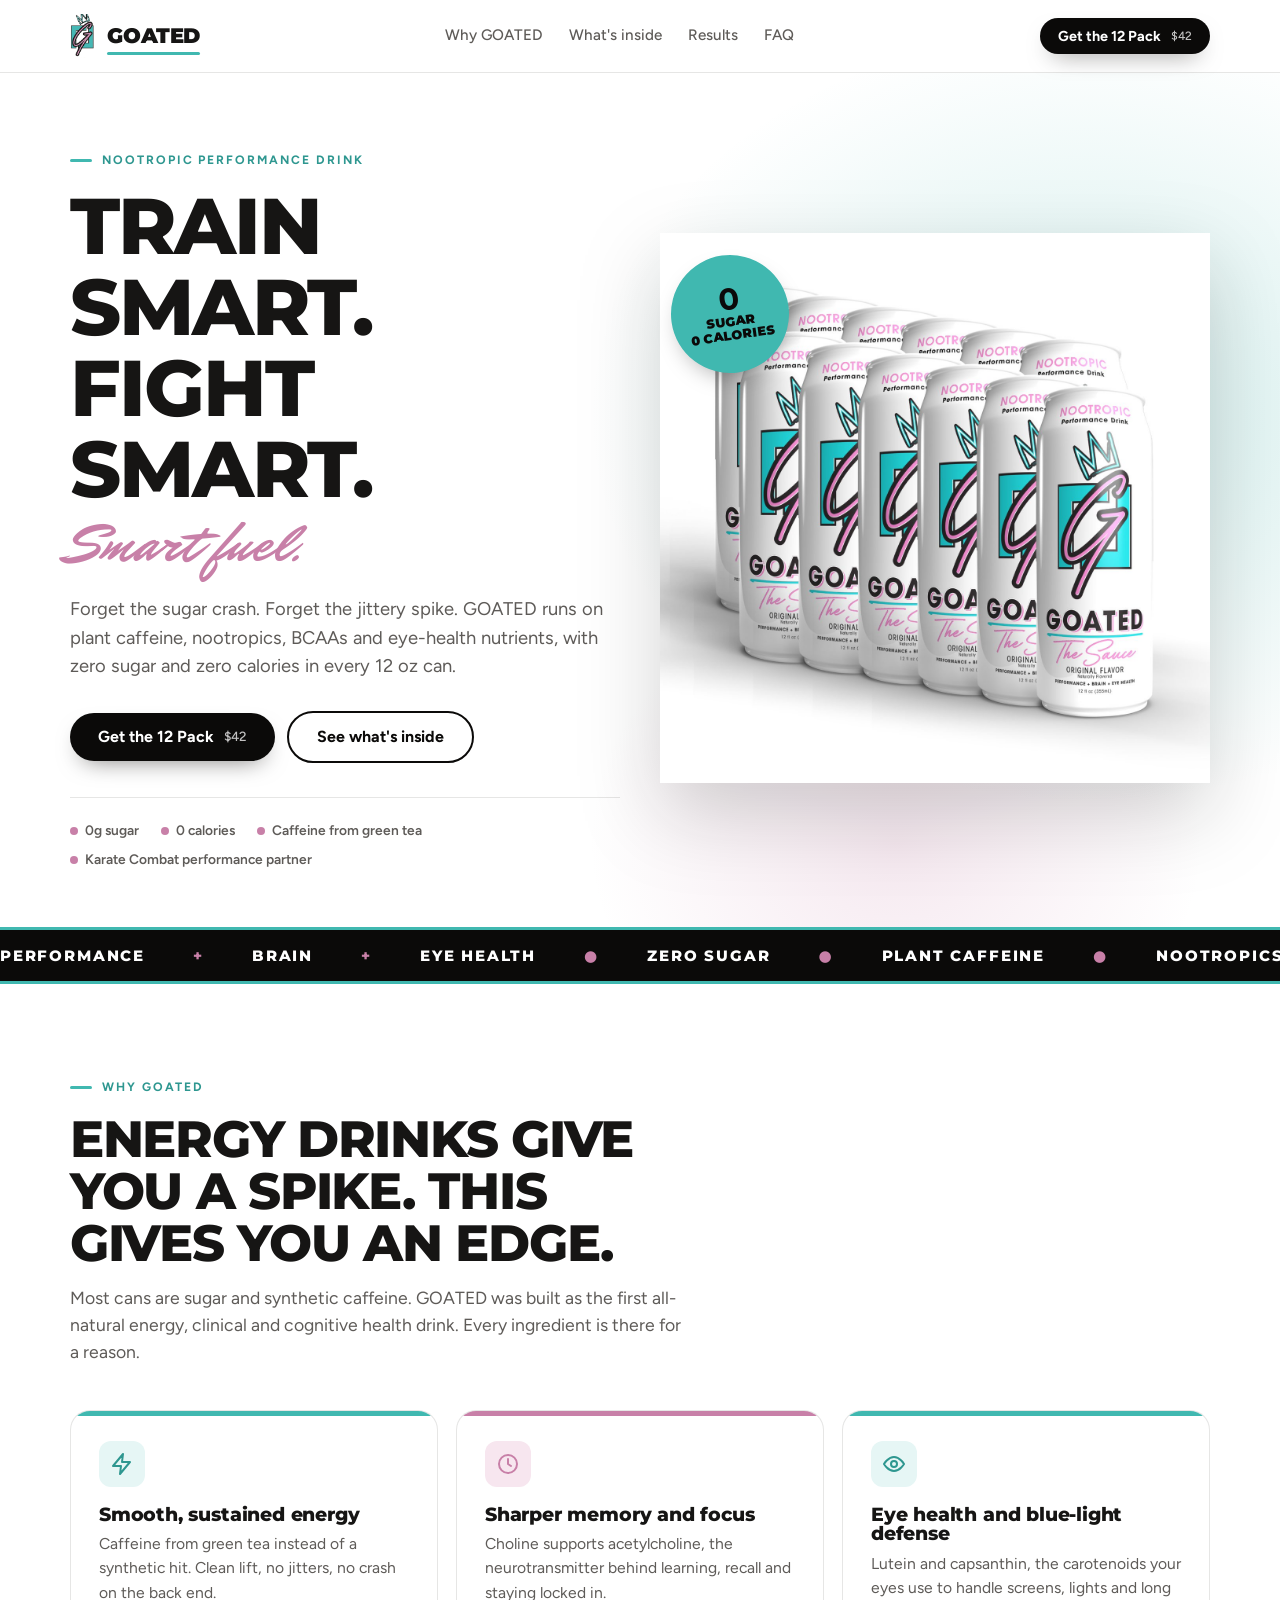
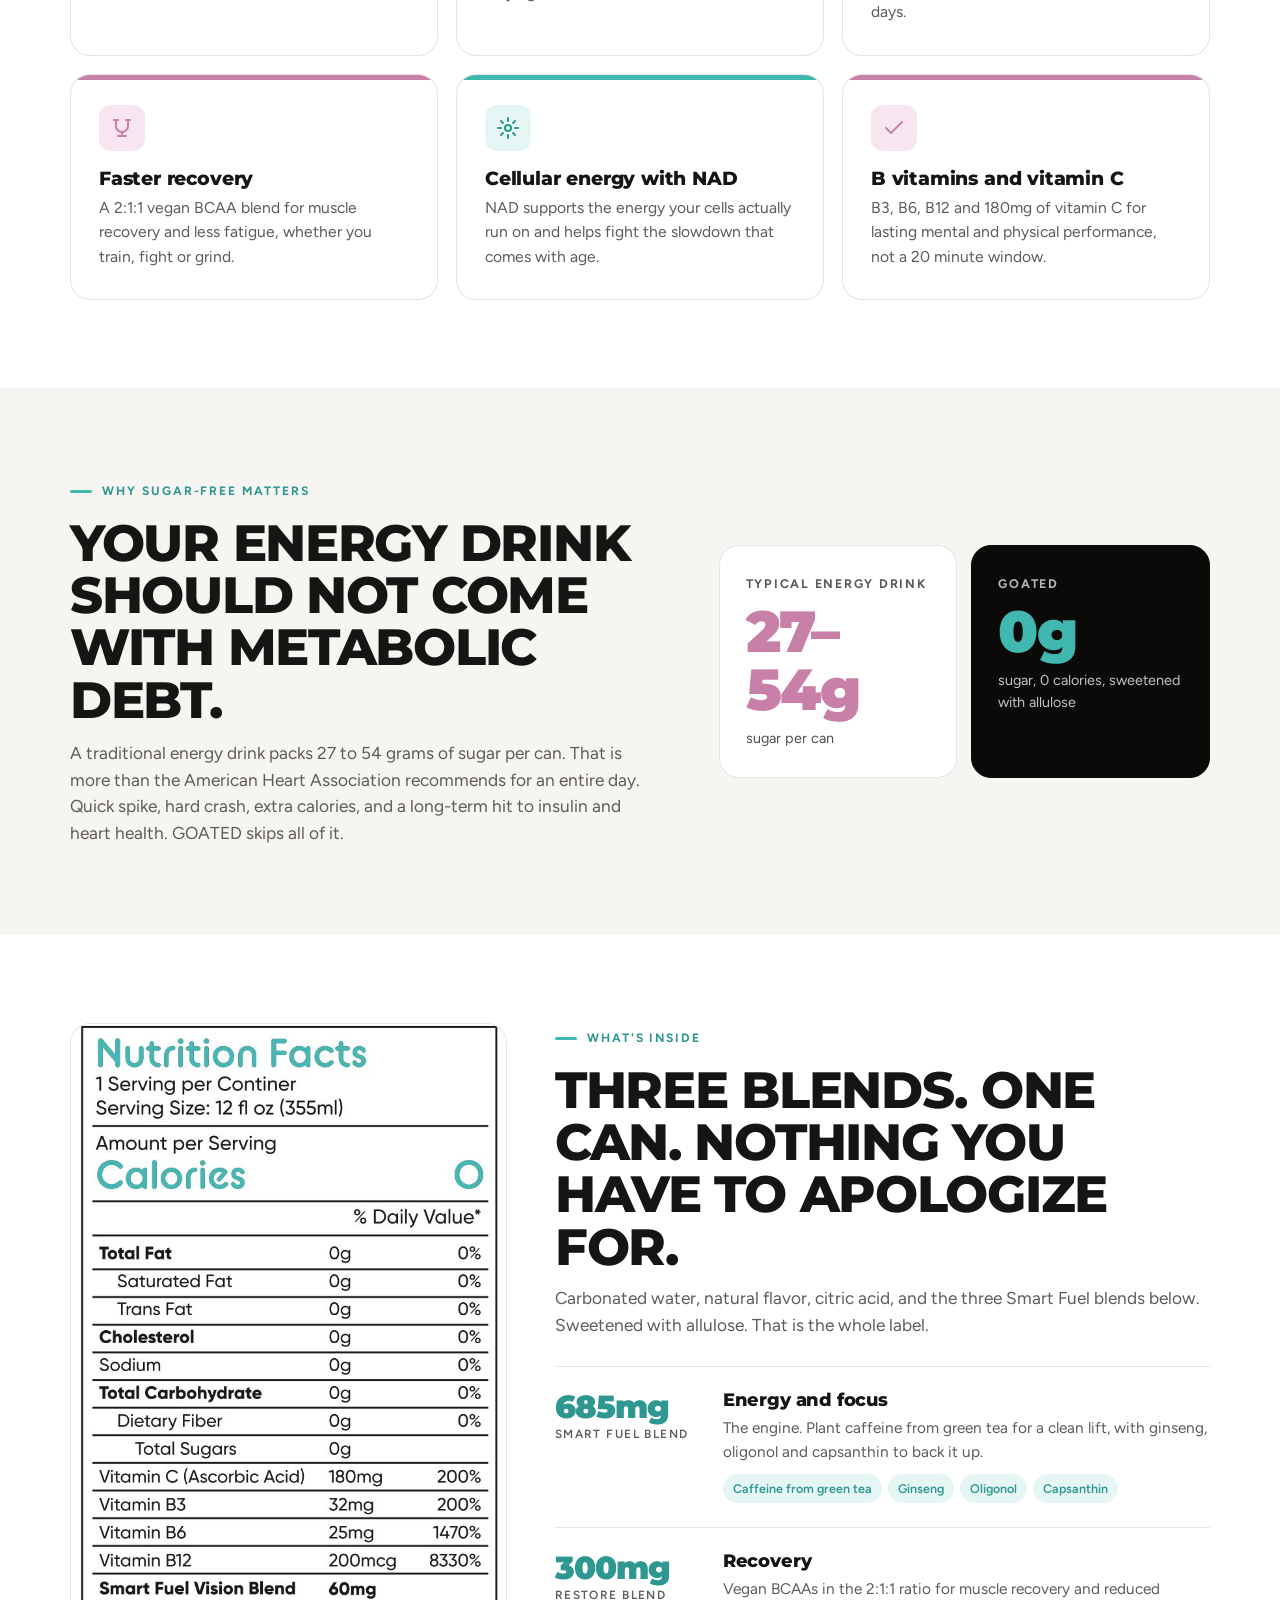
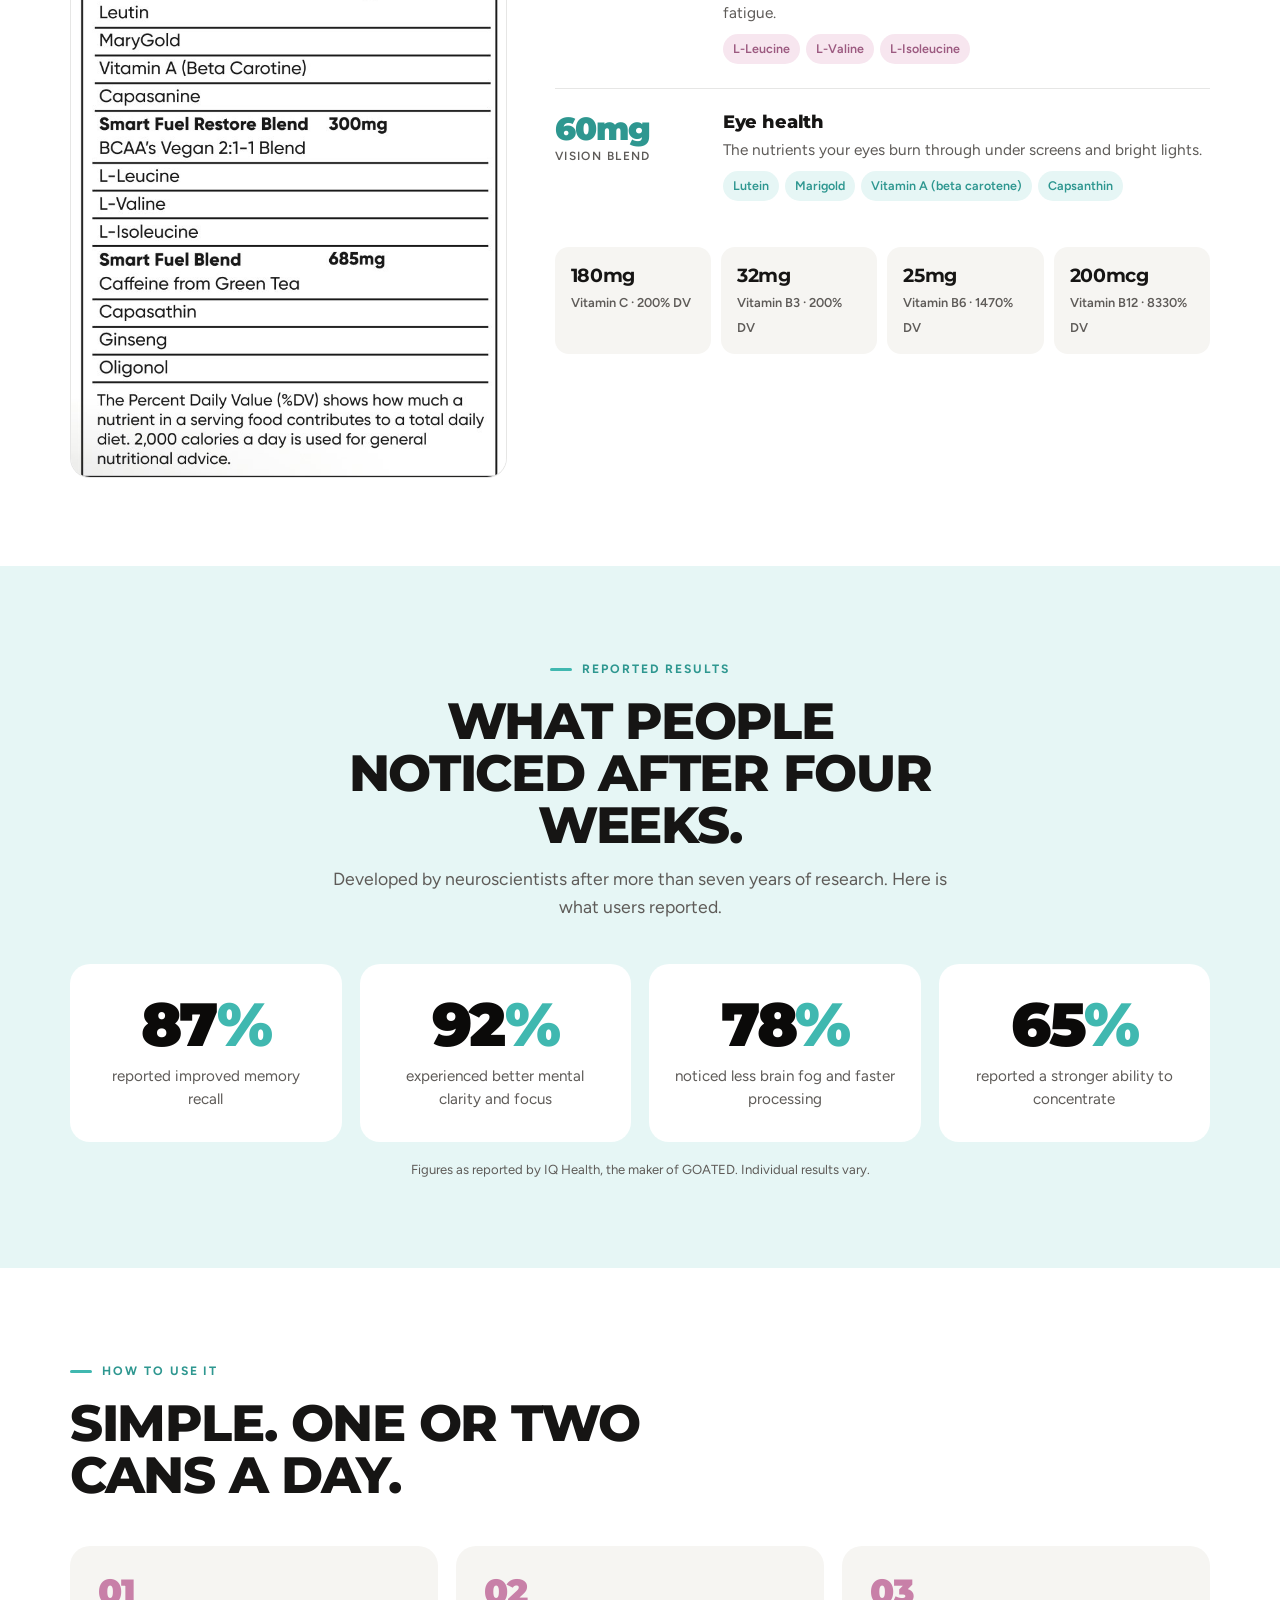
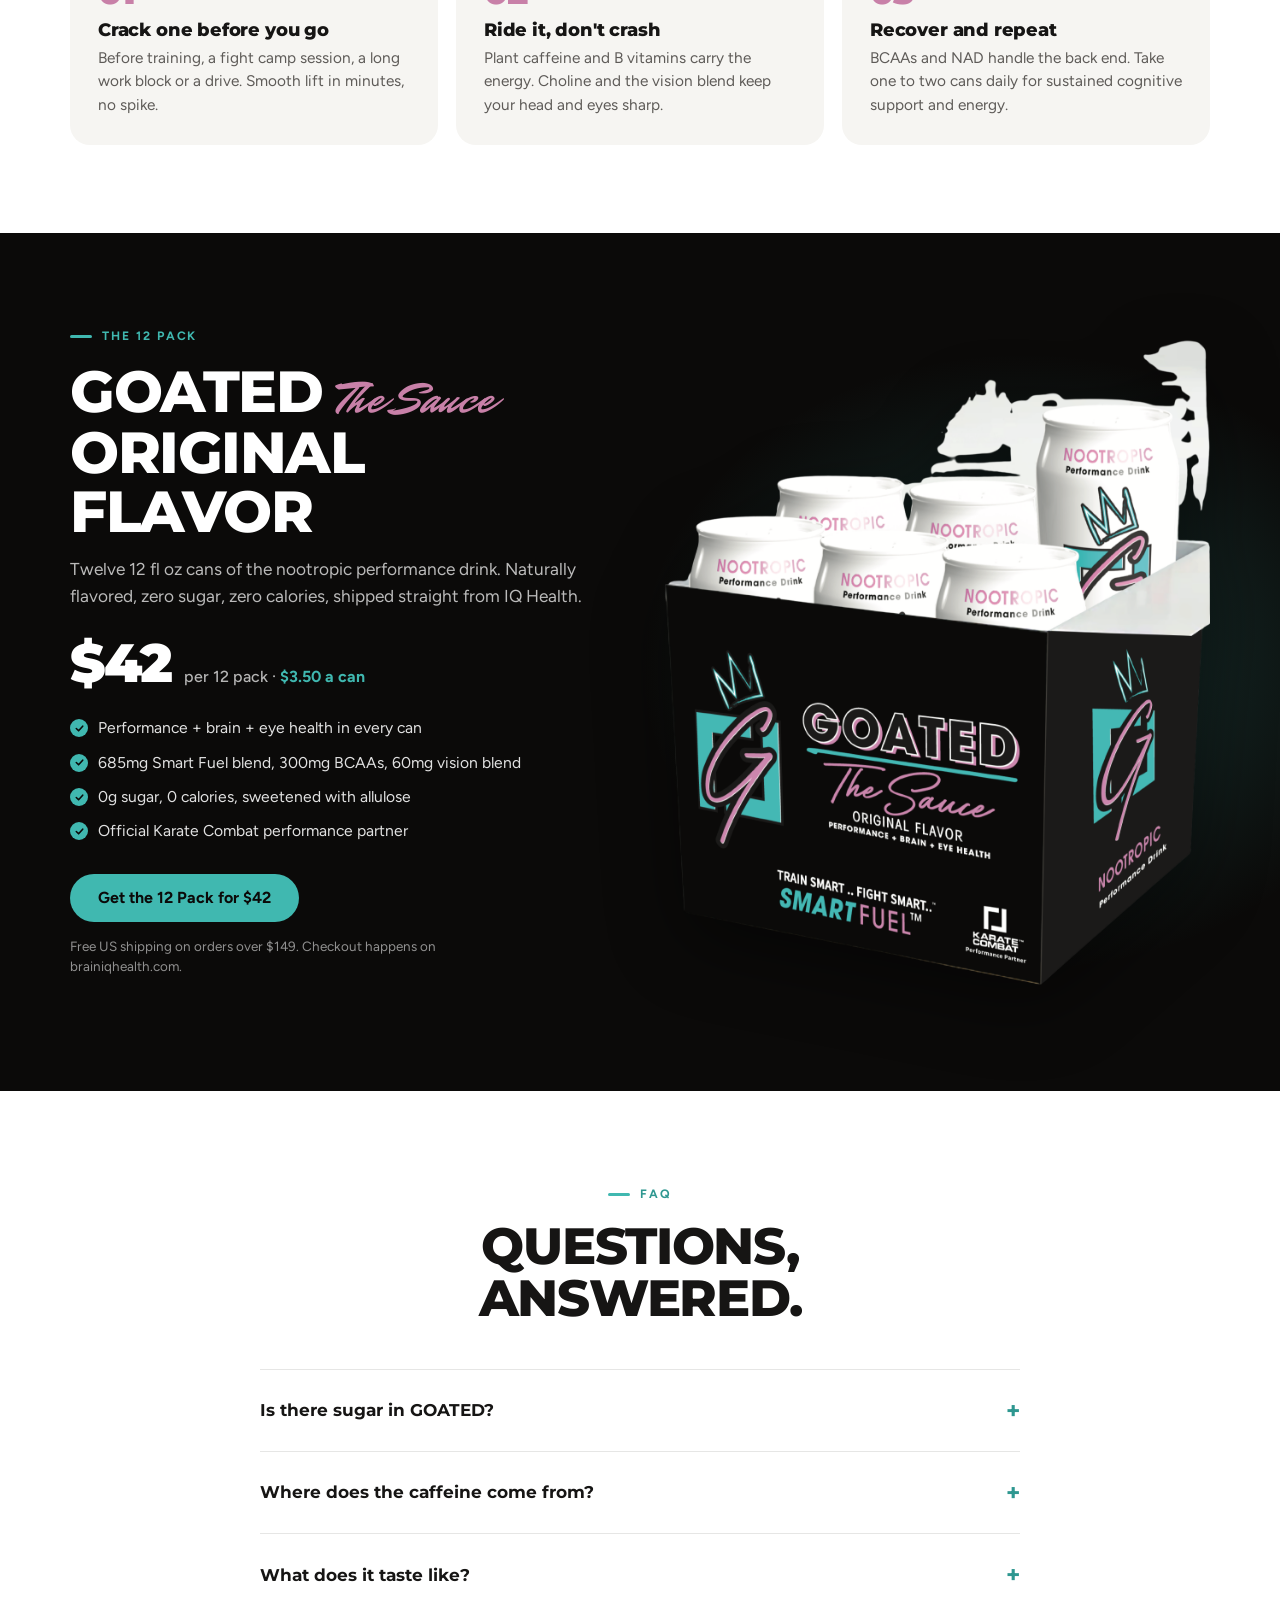
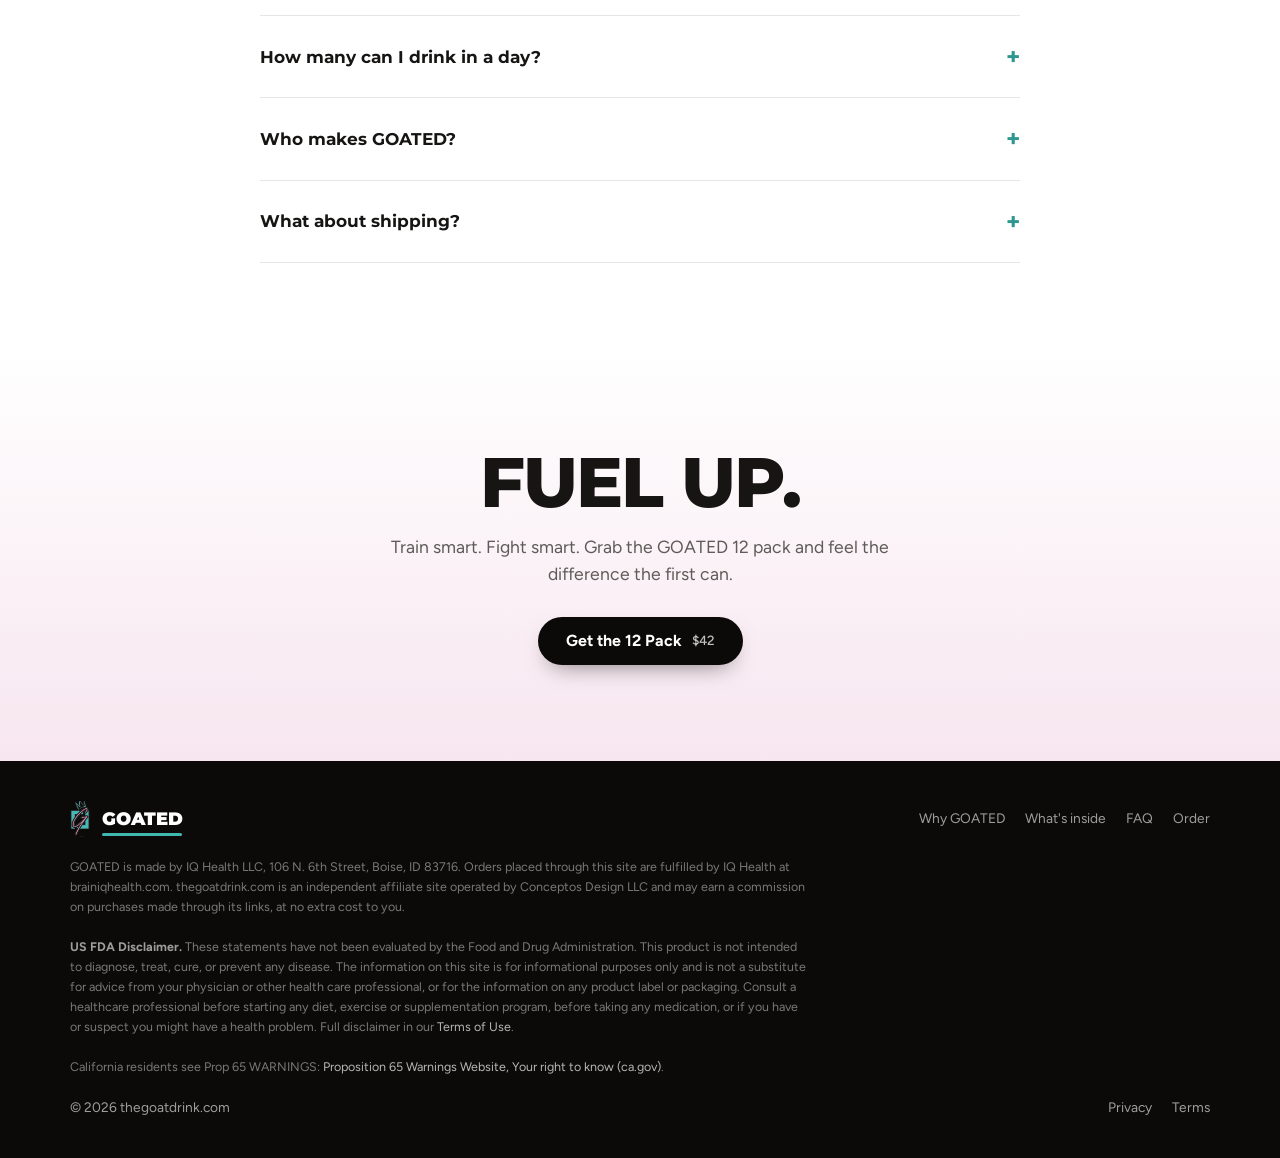
==== index.html @ 7021931a "Transparent box cutout, privacy and terms pages, FDA + Prop 65 disclosures Co-Authored-By: Claude Fa" ====
<!DOCTYPE html>
<html lang="en">
<head>
<meta charset="UTF-8">
<meta name="viewport" content="width=device-width, initial-scale=1.0">
<title>GOATED Nootropic Performance Drink | The GOAT Drink</title>
<meta name="description" content="GOATED is a zero sugar, zero calorie nootropic performance drink with plant caffeine, choline, lutein, BCAAs and NAD. Train smart, fight smart, smart fuel. 12 pack for $42.">
<link rel="canonical" href="https://thegoatdrink.com/">
<link rel="icon" href="assets/favicon.png">
<link rel="apple-touch-icon" href="assets/apple-touch-icon.png">
<meta property="og:title" content="GOATED Nootropic Performance Drink">
<meta property="og:description" content="Zero sugar. Zero calories. Plant caffeine, nootropics, BCAAs and eye health in a 12 oz can.">
<meta property="og:image" content="https://thegoatdrink.com/assets/og-image.jpg">
<meta property="og:url" content="https://thegoatdrink.com/">
<meta property="og:type" content="website">
<meta name="twitter:card" content="summary_large_image">
<link rel="preconnect" href="https://fonts.googleapis.com">
<link rel="preconnect" href="https://fonts.gstatic.com" crossorigin>
<link href="https://fonts.googleapis.com/css2?family=Montserrat:wght@700;800;900&family=Figtree:wght@400;500;600;700&family=Mr+Dafoe&display=swap" rel="stylesheet">
<style>
  /* ---- Brand tokens (sampled from the GOATED sell sheet) ---- */
  :root{
    --teal:#40b8b0;
    --teal-dark:#2e9790;
    --teal-tint:#e6f6f5;
    --pink:#c880a8;
    --pink-tint:#f7e6ef;
    --black:#0b0a09;
    --ink:#161514;
    --muted:#5e5b58;
    --paper:#ffffff;
    --paper-2:#f6f5f2;
    --line:rgba(11,10,9,.1);
    --radius:20px;
    --max:1140px;
    --head:"Montserrat",system-ui,sans-serif;
    --body:"Figtree",system-ui,sans-serif;
    --script:"Mr Dafoe",cursive;
  }
  *{box-sizing:border-box;margin:0;padding:0}
  html{scroll-behavior:smooth}
  body{background:var(--paper);color:var(--ink);font-family:var(--body);line-height:1.55;overflow-x:clip;-webkit-font-smoothing:antialiased}
  img{max-width:100%;display:block;height:auto}
  a{color:inherit;text-decoration:none}
  .wrap{width:min(100% - 32px,var(--max));margin-inline:auto}
  h1,h2,h3{font-family:var(--head);font-weight:800;letter-spacing:-.025em;line-height:1.02;text-transform:uppercase}
  h3{text-transform:none;letter-spacing:-.01em}
  .script{font-family:var(--script);font-weight:400;text-transform:none;letter-spacing:0;color:var(--pink)}
  .eyebrow{display:inline-flex;align-items:center;gap:10px;font-size:.76rem;font-weight:700;letter-spacing:.16em;text-transform:uppercase;color:var(--teal-dark);margin-bottom:16px}
  .eyebrow::before{content:"";width:22px;height:3px;background:var(--teal);border-radius:2px}
  .btn{display:inline-flex;align-items:center;justify-content:center;gap:10px;padding:16px 28px;border-radius:999px;font-weight:700;font-size:1rem;line-height:1;transition:transform .15s ease,box-shadow .15s ease,background .15s ease;white-space:nowrap}
  .btn:hover{transform:translateY(-2px)}
  .btn-primary{background:var(--black);color:#fff;box-shadow:0 10px 24px -12px rgba(11,10,9,.6)}
  .btn-primary:hover{background:#000}
  .btn-teal{background:var(--teal);color:var(--black)}
  .btn-teal:hover{background:#4cc7bf}
  .btn-ghost{border:2px solid var(--black);color:var(--black)}
  .btn-ghost:hover{background:var(--paper-2)}
  .btn small{font-weight:500;opacity:.75}

  /* ---- Nav ---- */
  .nav{position:sticky;top:0;z-index:50;background:rgba(255,255,255,.86);backdrop-filter:blur(12px);border-bottom:1px solid var(--line)}
  .nav .wrap{display:flex;align-items:center;justify-content:space-between;height:72px;gap:16px}
  .brand{display:flex;align-items:center;gap:10px;font-family:var(--head);font-weight:900;font-size:1.3rem;letter-spacing:-.02em}
  .brand img{height:44px;width:auto}
  .brand span{position:relative}
  .brand span::after{content:"";position:absolute;left:0;right:0;bottom:-3px;height:3px;background:var(--teal);border-radius:2px}
  .nav-links{display:flex;gap:26px;font-size:.95rem;font-weight:500;color:var(--muted)}
  .nav-links a:hover{color:var(--ink)}
  .nav .btn{padding:11px 18px;font-size:.9rem}
  @media (max-width:820px){.nav-links{display:none}.brand{font-size:1.1rem}.nav .btn{padding:10px 14px;font-size:.82rem}}

  /* ---- Hero ---- */
  .hero{position:relative;padding:72px 0 56px;overflow:hidden;background:
    radial-gradient(ellipse 60% 70% at 85% 40%,rgba(64,184,176,.22),transparent 65%),
    radial-gradient(ellipse 40% 50% at 70% 90%,rgba(200,128,168,.18),transparent 60%),var(--paper)}
  .hero .wrap{display:grid;grid-template-columns:1fr 1fr;gap:40px;align-items:center}
  .hero h1{font-size:clamp(2.7rem,6.2vw,5rem);margin-bottom:20px}
  .hero h1 .script{display:block;font-size:.72em;margin-top:.05em;line-height:1.1}
  .hero p.lead{font-size:1.15rem;color:var(--muted);max-width:50ch;margin-bottom:30px}
  .hero-ctas{display:flex;gap:12px;flex-wrap:wrap;align-items:center}
  .hero-art{position:relative}
  .hero-art img{width:100%;max-width:620px;margin-inline:auto;filter:drop-shadow(0 30px 40px rgba(11,10,9,.18))}
  .stamp{position:absolute;top:4%;left:2%;width:118px;height:118px;border-radius:50%;background:var(--teal);color:var(--black);display:grid;place-items:center;text-align:center;font-family:var(--head);font-weight:900;font-size:.8rem;line-height:1.1;text-transform:uppercase;transform:rotate(-8deg);box-shadow:0 10px 24px -10px rgba(11,10,9,.4)}
  .stamp b{display:block;font-size:1.9rem;line-height:1}
  .proof{display:flex;flex-wrap:wrap;gap:8px 22px;margin-top:34px;padding-top:22px;border-top:1px solid var(--line);font-size:.86rem;font-weight:600;color:var(--muted)}
  .proof span{display:inline-flex;align-items:center;gap:7px}
  .proof span::before{content:"";width:8px;height:8px;border-radius:50%;background:var(--pink)}
  @media (max-width:860px){.hero{padding:40px 0 48px}.hero .wrap{grid-template-columns:1fr}.hero-art{order:-1}.hero-art img{max-width:440px}.stamp{width:96px;height:96px;font-size:.68rem}.stamp b{font-size:1.5rem}}

  /* ---- Ticker ---- */
  .ticker{background:var(--black);color:#fff;overflow:hidden;padding:14px 0;border-block:3px solid var(--teal)}
  .ticker-track{display:flex;gap:48px;white-space:nowrap;font-family:var(--head);font-weight:800;font-size:.95rem;letter-spacing:.12em;text-transform:uppercase;animation:tick 32s linear infinite;width:max-content}
  .ticker-track span{display:inline-flex;align-items:center;gap:48px}
  .ticker-track i{font-style:normal;color:var(--pink)}
  @keyframes tick{to{transform:translateX(-50%)}}
  @media (prefers-reduced-motion:reduce){.ticker-track{animation:none}}

  /* ---- Sections ---- */
  section{padding:88px 0}
  .section-head{max-width:62ch;margin-bottom:44px}
  .section-head h2{font-size:clamp(2rem,4.4vw,3.2rem);margin-bottom:14px}
  .section-head p{color:var(--muted);font-size:1.1rem}
  .center{text-align:center;margin-inline:auto}

  .grid-3{display:grid;grid-template-columns:repeat(3,1fr);gap:18px}
  .card{background:var(--paper);border:1px solid var(--line);border-radius:var(--radius);padding:30px 28px;position:relative;overflow:hidden}
  .card::before{content:"";position:absolute;top:0;left:0;width:100%;height:5px;background:var(--teal)}
  .card:nth-child(even)::before{background:var(--pink)}
  .card .ico{width:46px;height:46px;border-radius:12px;background:var(--teal-tint);display:grid;place-items:center;margin-bottom:18px;color:var(--teal-dark)}
  .card:nth-child(even) .ico{background:var(--pink-tint);color:var(--pink)}
  .card h3{font-size:1.2rem;margin-bottom:8px}
  .card p{color:var(--muted);font-size:.98rem}
  @media (max-width:860px){.grid-3{grid-template-columns:1fr 1fr}}
  @media (max-width:560px){.grid-3{grid-template-columns:1fr}}

  /* Sugar */
  .sugar{background:var(--paper-2)}
  .sugar .wrap{display:grid;grid-template-columns:1.1fr .9fr;gap:48px;align-items:center}
  .compare{display:grid;grid-template-columns:1fr 1fr;gap:14px}
  .cmp{border-radius:var(--radius);padding:28px 26px;background:var(--paper);border:1px solid var(--line)}
  .cmp.bad{background:#fff}
  .cmp.good{background:var(--black);color:#fff;border-color:var(--black)}
  .cmp .lbl{font-size:.78rem;font-weight:700;letter-spacing:.14em;text-transform:uppercase;opacity:.7;margin-bottom:10px}
  .cmp .big{font-family:var(--head);font-weight:900;font-size:clamp(2.4rem,5vw,3.6rem);line-height:1;letter-spacing:-.03em}
  .cmp.bad .big{color:var(--pink)}
  .cmp.good .big{color:var(--teal)}
  .cmp .sub{margin-top:8px;font-size:.9rem;opacity:.75}
  @media (max-width:860px){.sugar .wrap{grid-template-columns:1fr}}

  /* Inside */
  .inside .wrap{display:grid;grid-template-columns:.8fr 1.2fr;gap:48px;align-items:start}
  .facts-img{border-radius:var(--radius);border:1px solid var(--line);overflow:hidden;background:#fff;position:sticky;top:96px}
  .blend{display:grid;grid-template-columns:150px 1fr;gap:18px;padding:24px 0;border-top:1px solid var(--line)}
  .blend:last-of-type{border-bottom:1px solid var(--line)}
  .blend .mg{font-family:var(--head);font-weight:900;font-size:2rem;line-height:1;letter-spacing:-.03em;color:var(--teal-dark)}
  .blend .mg small{display:block;font-family:var(--body);font-weight:600;font-size:.74rem;letter-spacing:.12em;text-transform:uppercase;color:var(--muted);margin-top:6px}
  .blend h3{font-size:1.15rem;margin-bottom:6px}
  .blend p{color:var(--muted);font-size:.96rem}
  .blend .tags{display:flex;flex-wrap:wrap;gap:6px;margin-top:10px}
  .blend .tags span{font-size:.78rem;font-weight:600;padding:5px 10px;border-radius:999px;background:var(--teal-tint);color:var(--teal-dark)}
  .blend:nth-child(odd) .tags span{background:var(--pink-tint);color:#9c5a80}
  .vits{display:flex;flex-wrap:wrap;gap:10px;margin-top:22px}
  .vits div{flex:1 1 120px;background:var(--paper-2);border-radius:14px;padding:14px 16px}
  .vits b{display:block;font-family:var(--head);font-size:1.2rem;letter-spacing:-.02em}
  .vits small{color:var(--muted);font-size:.8rem;font-weight:600}
  @media (max-width:860px){.inside .wrap{grid-template-columns:1fr}.facts-img{position:static;max-width:420px}.blend{grid-template-columns:1fr;gap:8px}}

  /* Results */
  .results{background:var(--teal-tint)}
  .stats{display:grid;grid-template-columns:repeat(4,1fr);gap:18px}
  .stat{background:#fff;border-radius:var(--radius);padding:30px 24px;text-align:center}
  .stat b{display:block;font-family:var(--head);font-weight:900;font-size:clamp(2.6rem,5vw,3.8rem);line-height:1;letter-spacing:-.04em;color:var(--black)}
  .stat b i{font-style:normal;color:var(--teal)}
  .stat p{margin-top:10px;color:var(--muted);font-size:.95rem}
  .note{font-size:.82rem;color:var(--muted);margin-top:18px;text-align:center}
  @media (max-width:860px){.stats{grid-template-columns:1fr 1fr}}

  /* How */
  .how .steps{display:grid;grid-template-columns:repeat(3,1fr);gap:18px;counter-reset:s}
  .step{padding:28px;border-radius:var(--radius);background:var(--paper-2);counter-increment:s}
  .step::before{content:"0" counter(s);font-family:var(--head);font-weight:900;font-size:2.2rem;color:var(--pink);letter-spacing:-.04em;display:block;margin-bottom:12px;line-height:1}
  .step h3{font-size:1.15rem;margin-bottom:6px}
  .step p{color:var(--muted);font-size:.96rem}
  @media (max-width:860px){.how .steps{grid-template-columns:1fr}}

  /* Offer */
  .offer{background:var(--black);color:#fff;position:relative;overflow:hidden}
  .offer::after{content:"";position:absolute;inset:0;background:radial-gradient(ellipse 50% 60% at 80% 50%,rgba(64,184,176,.25),transparent 60%);pointer-events:none}
  .offer .wrap{display:grid;grid-template-columns:1fr 1fr;gap:48px;align-items:center;position:relative;z-index:1}
  .offer .eyebrow{color:var(--teal)}
  .offer h2{font-size:clamp(2.2rem,5vw,3.6rem);margin-bottom:16px}
  .offer h2 .script{font-size:.8em}
  .offer p{color:rgba(255,255,255,.72);max-width:48ch;margin-bottom:26px;font-size:1.08rem}
  .pricebox{display:flex;align-items:baseline;gap:14px;flex-wrap:wrap;margin-bottom:26px}
  .pricebox .p{font-family:var(--head);font-weight:900;font-size:3.4rem;line-height:1;letter-spacing:-.04em;color:#fff}
  .pricebox .per{font-size:1rem;color:rgba(255,255,255,.7);font-weight:500}
  .pricebox .per b{color:var(--teal)}
  .offer ul{list-style:none;display:grid;gap:10px;margin:0 0 30px;font-size:.98rem}
  .offer li{display:flex;gap:10px;align-items:center;color:rgba(255,255,255,.88)}
  .offer li::before{content:"";flex:0 0 18px;height:18px;border-radius:50%;background:var(--teal) url("data:image/svg+xml,%3Csvg xmlns='http://www.w3.org/2000/svg' viewBox='0 0 24 24' fill='none' stroke='%230b0a09' stroke-width='3.5' stroke-linecap='round' stroke-linejoin='round'%3E%3Cpath d='M5 12l5 5L19 7'/%3E%3C/svg%3E") center/11px no-repeat}
  .offer .ship{font-size:.84rem;color:rgba(255,255,255,.55);margin-top:14px}
  .offer-art img{width:100%;max-width:560px;margin-inline:auto;filter:drop-shadow(0 24px 36px rgba(0,0,0,.45))}
  @media (max-width:860px){.offer .wrap{grid-template-columns:1fr}.offer-art img{max-width:420px}}

  /* FAQ */
  .faq{max-width:760px;margin-inline:auto}
  details{border-top:1px solid var(--line);padding:4px 0}
  details:last-of-type{border-bottom:1px solid var(--line)}
  summary{cursor:pointer;list-style:none;display:flex;justify-content:space-between;align-items:center;gap:16px;padding:18px 0;font-family:var(--head);font-weight:700;font-size:1.05rem}
  summary::-webkit-details-marker{display:none}
  summary::after{content:"+";font-size:1.5rem;color:var(--teal-dark);flex:0 0 auto;transition:transform .2s}
  details[open] summary::after{transform:rotate(45deg)}
  details p{padding:0 0 20px;color:var(--muted);max-width:62ch}

  /* Final CTA */
  .final{text-align:center;padding:96px 0;background:linear-gradient(180deg,var(--paper),var(--pink-tint))}
  .final h2{font-size:clamp(2.4rem,6vw,4.4rem);margin-bottom:14px}
  .final p{color:var(--muted);font-size:1.1rem;max-width:46ch;margin:0 auto 30px}

  footer{background:var(--black);color:rgba(255,255,255,.6);padding:40px 0;font-size:.86rem}
  footer .wrap{display:grid;gap:20px}
  footer .row{display:flex;justify-content:space-between;gap:16px;flex-wrap:wrap;align-items:center}
  footer nav{display:flex;gap:20px}
  footer nav a:hover{color:#fff}
  footer .legal{font-size:.78rem;line-height:1.6;max-width:92ch;color:rgba(255,255,255,.45)}
  footer .brand{color:#fff;font-size:1.1rem}
  footer .brand img{height:36px}
</style>
</head>
<body>

<header class="nav">
  <div class="wrap">
    <a class="brand" href="#top"><img src="assets/logo-mark.png" alt="GOATED crown G logo"><span>GOATED</span></a>
    <nav class="nav-links">
      <a href="#why">Why GOATED</a>
      <a href="#inside">What's inside</a>
      <a href="#results">Results</a>
      <a href="#faq">FAQ</a>
    </nav>
    <a class="btn btn-primary cta" href="/go" rel="nofollow sponsored">Get the 12 Pack <small>$42</small></a>
  </div>
</header>

<main id="top">

  <section class="hero">
    <div class="wrap">
      <div>
        <span class="eyebrow">Nootropic Performance Drink</span>
        <h1>Train smart.<br>Fight smart.<span class="script">Smart fuel.</span></h1>
        <p class="lead">Forget the sugar crash. Forget the jittery spike. GOATED runs on plant caffeine, nootropics, BCAAs and eye-health nutrients, with zero sugar and zero calories in every 12 oz can.</p>
        <div class="hero-ctas">
          <a class="btn btn-primary cta" href="/go" rel="nofollow sponsored">Get the 12 Pack <small>$42</small></a>
          <a class="btn btn-ghost" href="#inside">See what's inside</a>
        </div>
        <div class="proof">
          <span>0g sugar</span><span>0 calories</span><span>Caffeine from green tea</span><span>Karate Combat performance partner</span>
        </div>
      </div>
      <div class="hero-art">
        <img src="images/hero-12pack.jpg" alt="GOATED The Sauce nootropic performance drink, 12 pack of white cans" width="1400" height="1400" fetchpriority="high">
        <div class="stamp" aria-hidden="true"><div><b>0</b>sugar<br>0 calories</div></div>
      </div>
    </div>
  </section>

  <div class="ticker" aria-hidden="true">
    <div class="ticker-track">
      <span>Performance <i>+</i> Brain <i>+</i> Eye Health <i>&#9679;</i> Zero Sugar <i>&#9679;</i> Plant Caffeine <i>&#9679;</i> Nootropics <i>&#9679;</i> BCAAs <i>&#9679;</i> NAD <i>&#9679;</i> Train Smart, Fight Smart <i>&#9679;</i></span>
      <span>Performance <i>+</i> Brain <i>+</i> Eye Health <i>&#9679;</i> Zero Sugar <i>&#9679;</i> Plant Caffeine <i>&#9679;</i> Nootropics <i>&#9679;</i> BCAAs <i>&#9679;</i> NAD <i>&#9679;</i> Train Smart, Fight Smart <i>&#9679;</i></span>
    </div>
  </div>

  <section id="why">
    <div class="wrap">
      <div class="section-head">
        <span class="eyebrow">Why GOATED</span>
        <h2>Energy drinks give you a spike. This gives you an edge.</h2>
        <p>Most cans are sugar and synthetic caffeine. GOATED was built as the first all-natural energy, clinical and cognitive health drink. Every ingredient is there for a reason.</p>
      </div>
      <div class="grid-3">
        <article class="card">
          <div class="ico"><svg width="24" height="24" viewBox="0 0 24 24" fill="none" stroke="currentColor" stroke-width="2" stroke-linecap="round" stroke-linejoin="round"><path d="M13 2L3 14h8l-1 8 10-12h-8l1-8z"/></svg></div>
          <h3>Smooth, sustained energy</h3>
          <p>Caffeine from green tea instead of a synthetic hit. Clean lift, no jitters, no crash on the back end.</p>
        </article>
        <article class="card">
          <div class="ico"><svg width="24" height="24" viewBox="0 0 24 24" fill="none" stroke="currentColor" stroke-width="2" stroke-linecap="round" stroke-linejoin="round"><circle cx="12" cy="12" r="9"/><path d="M12 7v5l3 2"/></svg></div>
          <h3>Sharper memory and focus</h3>
          <p>Choline supports acetylcholine, the neurotransmitter behind learning, recall and staying locked in.</p>
        </article>
        <article class="card">
          <div class="ico"><svg width="24" height="24" viewBox="0 0 24 24" fill="none" stroke="currentColor" stroke-width="2" stroke-linecap="round" stroke-linejoin="round"><path d="M2 12s4-7 10-7 10 7 10 7-4 7-10 7S2 12 2 12z"/><circle cx="12" cy="12" r="3"/></svg></div>
          <h3>Eye health and blue-light defense</h3>
          <p>Lutein and capsanthin, the carotenoids your eyes use to handle screens, lights and long days.</p>
        </article>
        <article class="card">
          <div class="ico"><svg width="24" height="24" viewBox="0 0 24 24" fill="none" stroke="currentColor" stroke-width="2" stroke-linecap="round" stroke-linejoin="round"><path d="M6 4v6a6 6 0 0 0 12 0V4"/><path d="M4 4h4M16 4h4M12 16v4M8 20h8"/></svg></div>
          <h3>Faster recovery</h3>
          <p>A 2:1:1 vegan BCAA blend for muscle recovery and less fatigue, whether you train, fight or grind.</p>
        </article>
        <article class="card">
          <div class="ico"><svg width="24" height="24" viewBox="0 0 24 24" fill="none" stroke="currentColor" stroke-width="2" stroke-linecap="round" stroke-linejoin="round"><circle cx="12" cy="12" r="3"/><path d="M12 2v3M12 19v3M2 12h3M19 12h3M5 5l2 2M17 17l2 2M5 19l2-2M17 7l2-2"/></svg></div>
          <h3>Cellular energy with NAD</h3>
          <p>NAD supports the energy your cells actually run on and helps fight the slowdown that comes with age.</p>
        </article>
        <article class="card">
          <div class="ico"><svg width="24" height="24" viewBox="0 0 24 24" fill="none" stroke="currentColor" stroke-width="2" stroke-linecap="round" stroke-linejoin="round"><path d="M20 6L9 17l-5-5"/></svg></div>
          <h3>B vitamins and vitamin C</h3>
          <p>B3, B6, B12 and 180mg of vitamin C for lasting mental and physical performance, not a 20 minute window.</p>
        </article>
      </div>
    </div>
  </section>

  <section class="sugar">
    <div class="wrap">
      <div>
        <span class="eyebrow">Why sugar-free matters</span>
        <h2 style="font-size:clamp(2rem,4.4vw,3.2rem);margin-bottom:14px">Your energy drink should not come with metabolic debt.</h2>
        <p style="color:var(--muted);font-size:1.08rem;max-width:52ch">A traditional energy drink packs 27 to 54 grams of sugar per can. That is more than the American Heart Association recommends for an entire day. Quick spike, hard crash, extra calories, and a long-term hit to insulin and heart health. GOATED skips all of it.</p>
      </div>
      <div class="compare">
        <div class="cmp bad"><div class="lbl">Typical energy drink</div><div class="big">27&ndash;54g</div><div class="sub">sugar per can</div></div>
        <div class="cmp good"><div class="lbl">GOATED</div><div class="big">0g</div><div class="sub">sugar, 0 calories, sweetened with allulose</div></div>
      </div>
    </div>
  </section>

  <section id="inside" class="inside">
    <div class="wrap">
      <div class="facts-img"><img src="images/nutrition-facts.jpg" alt="GOATED nutrition facts panel: 0 calories, 0g sugar, vitamin C, B3, B6, B12, Smart Fuel blends" width="669" height="1620" loading="lazy"></div>
      <div>
        <span class="eyebrow">What's inside</span>
        <h2 style="font-size:clamp(2rem,4.4vw,3.2rem);margin-bottom:12px">Three blends. One can. Nothing you have to apologize for.</h2>
        <p style="color:var(--muted);font-size:1.08rem;margin-bottom:28px">Carbonated water, natural flavor, citric acid, and the three Smart Fuel blends below. Sweetened with allulose. That is the whole label.</p>

        <div class="blend">
          <div class="mg">685mg<small>Smart Fuel Blend</small></div>
          <div><h3>Energy and focus</h3><p>The engine. Plant caffeine from green tea for a clean lift, with ginseng, oligonol and capsanthin to back it up.</p>
            <div class="tags"><span>Caffeine from green tea</span><span>Ginseng</span><span>Oligonol</span><span>Capsanthin</span></div></div>
        </div>
        <div class="blend">
          <div class="mg">300mg<small>Restore Blend</small></div>
          <div><h3>Recovery</h3><p>Vegan BCAAs in the 2:1:1 ratio for muscle recovery and reduced fatigue.</p>
            <div class="tags"><span>L-Leucine</span><span>L-Valine</span><span>L-Isoleucine</span></div></div>
        </div>
        <div class="blend">
          <div class="mg">60mg<small>Vision Blend</small></div>
          <div><h3>Eye health</h3><p>The nutrients your eyes burn through under screens and bright lights.</p>
            <div class="tags"><span>Lutein</span><span>Marigold</span><span>Vitamin A (beta carotene)</span><span>Capsanthin</span></div></div>
        </div>

        <div class="vits">
          <div><b>180mg</b><small>Vitamin C &middot; 200% DV</small></div>
          <div><b>32mg</b><small>Vitamin B3 &middot; 200% DV</small></div>
          <div><b>25mg</b><small>Vitamin B6 &middot; 1470% DV</small></div>
          <div><b>200mcg</b><small>Vitamin B12 &middot; 8330% DV</small></div>
        </div>
      </div>
    </div>
  </section>

  <section id="results" class="results">
    <div class="wrap">
      <div class="section-head center">
        <span class="eyebrow" style="justify-content:center">Reported results</span>
        <h2>What people noticed after four weeks.</h2>
        <p>Developed by neuroscientists after more than seven years of research. Here is what users reported.</p>
      </div>
      <div class="stats">
        <div class="stat"><b>87<i>%</i></b><p>reported improved memory recall</p></div>
        <div class="stat"><b>92<i>%</i></b><p>experienced better mental clarity and focus</p></div>
        <div class="stat"><b>78<i>%</i></b><p>noticed less brain fog and faster processing</p></div>
        <div class="stat"><b>65<i>%</i></b><p>reported a stronger ability to concentrate</p></div>
      </div>
      <p class="note">Figures as reported by IQ Health, the maker of GOATED. Individual results vary.</p>
    </div>
  </section>

  <section class="how">
    <div class="wrap">
      <div class="section-head">
        <span class="eyebrow">How to use it</span>
        <h2>Simple. One or two cans a day.</h2>
      </div>
      <div class="steps">
        <div class="step"><h3>Crack one before you go</h3><p>Before training, a fight camp session, a long work block or a drive. Smooth lift in minutes, no spike.</p></div>
        <div class="step"><h3>Ride it, don't crash</h3><p>Plant caffeine and B vitamins carry the energy. Choline and the vision blend keep your head and eyes sharp.</p></div>
        <div class="step"><h3>Recover and repeat</h3><p>BCAAs and NAD handle the back end. Take one to two cans daily for sustained cognitive support and energy.</p></div>
      </div>
    </div>
  </section>

  <section id="buy" class="offer">
    <div class="wrap">
      <div>
        <span class="eyebrow">The 12 Pack</span>
        <h2>GOATED <span class="script">The Sauce</span><br>Original flavor</h2>
        <p>Twelve 12 fl oz cans of the nootropic performance drink. Naturally flavored, zero sugar, zero calories, shipped straight from IQ Health.</p>
        <div class="pricebox"><span class="p">$42</span><span class="per">per 12 pack &middot; <b>$3.50 a can</b></span></div>
        <ul>
          <li>Performance + brain + eye health in every can</li>
          <li>685mg Smart Fuel blend, 300mg BCAAs, 60mg vision blend</li>
          <li>0g sugar, 0 calories, sweetened with allulose</li>
          <li>Official Karate Combat performance partner</li>
        </ul>
        <a class="btn btn-teal cta" href="/go" rel="nofollow sponsored">Get the 12 Pack for $42</a>
        <p class="ship">Free US shipping on orders over $149. Checkout happens on brainiqhealth.com.</p>
      </div>
      <div class="offer-art"><img src="images/box-12pack.png" alt="GOATED The Sauce 12 pack box, black with teal and pink logo" width="1278" height="1524" loading="lazy"></div>
    </div>
  </section>

  <section id="faq">
    <div class="wrap">
      <div class="section-head center">
        <span class="eyebrow" style="justify-content:center">FAQ</span>
        <h2>Questions, answered.</h2>
      </div>
      <div class="faq">
        <details>
          <summary>Is there sugar in GOATED?</summary>
          <p>No. Zero grams of sugar and zero calories per can. It is sweetened with allulose, a rare sugar your body does not metabolize like regular sugar.</p>
        </details>
        <details>
          <summary>Where does the caffeine come from?</summary>
          <p>Green tea. It is part of the 685mg Smart Fuel blend along with ginseng, oligonol and capsanthin. Plant caffeine delivers a smoother lift than the synthetic caffeine in most energy drinks.</p>
        </details>
        <details>
          <summary>What does it taste like?</summary>
          <p>The flavor is called The Sauce. It is the original, naturally flavored GOATED. Light, crisp and carbonated, not syrupy.</p>
        </details>
        <details>
          <summary>How many can I drink in a day?</summary>
          <p>IQ Health recommends one to two cans daily for sustained cognitive support and energy.</p>
        </details>
        <details>
          <summary>Who makes GOATED?</summary>
          <p>IQ Health LLC in Boise, Idaho. GOATED is the official performance partner of Karate Combat. Your order ships from IQ Health.</p>
        </details>
        <details>
          <summary>What about shipping?</summary>
          <p>Orders ship within the US. Shipping is free on orders over $149, so two or more 12 packs ship free. Full shipping and return details are on the checkout page.</p>
        </details>
      </div>
    </div>
  </section>

  <section class="final">
    <div class="wrap">
      <h2>Fuel up.</h2>
      <p>Train smart. Fight smart. Grab the GOATED 12 pack and feel the difference the first can.</p>
      <a class="btn btn-primary cta" href="/go" rel="nofollow sponsored">Get the 12 Pack <small>$42</small></a>
    </div>
  </section>

</main>

<footer>
  <div class="wrap">
    <div class="row">
      <a class="brand" href="#top"><img src="assets/logo-mark.png" alt=""><span style="color:#fff">GOATED</span></a>
      <nav><a href="#why">Why GOATED</a><a href="#inside">What's inside</a><a href="#faq">FAQ</a><a class="cta" href="/go" rel="nofollow sponsored">Order</a></nav>
    </div>
    <p class="legal">GOATED is made by IQ Health LLC, 106 N. 6th Street, Boise, ID 83716. Orders placed through this site are fulfilled by IQ Health at brainiqhealth.com. thegoatdrink.com is an independent affiliate site operated by Conceptos Design LLC and may earn a commission on purchases made through its links, at no extra cost to you.</p>
    <p class="legal"><strong style="color:rgba(255,255,255,.6)">US FDA Disclaimer.</strong> These statements have not been evaluated by the Food and Drug Administration. This product is not intended to diagnose, treat, cure, or prevent any disease. The information on this site is for informational purposes only and is not a substitute for advice from your physician or other health care professional, or for the information on any product label or packaging. Consult a healthcare professional before starting any diet, exercise or supplementation program, before taking any medication, or if you have or suspect you might have a health problem. Full disclaimer in our <a href="/terms#fda" style="color:rgba(255,255,255,.7)">Terms of Use</a>.</p>
    <p class="legal">California residents see Prop 65 WARNINGS: <a href="https://www.p65warnings.ca.gov/" target="_blank" rel="noopener" style="color:rgba(255,255,255,.7)">Proposition 65 Warnings Website, Your right to know (ca.gov)</a>.</p>
    <div class="row"><span>&copy; <span id="yr"></span> thegoatdrink.com</span><nav><a href="/privacy">Privacy</a><a href="/terms">Terms</a></nav></div>
  </div>
</footer>

<script>document.getElementById('yr').textContent = new Date().getFullYear();</script>
</body>
</html>
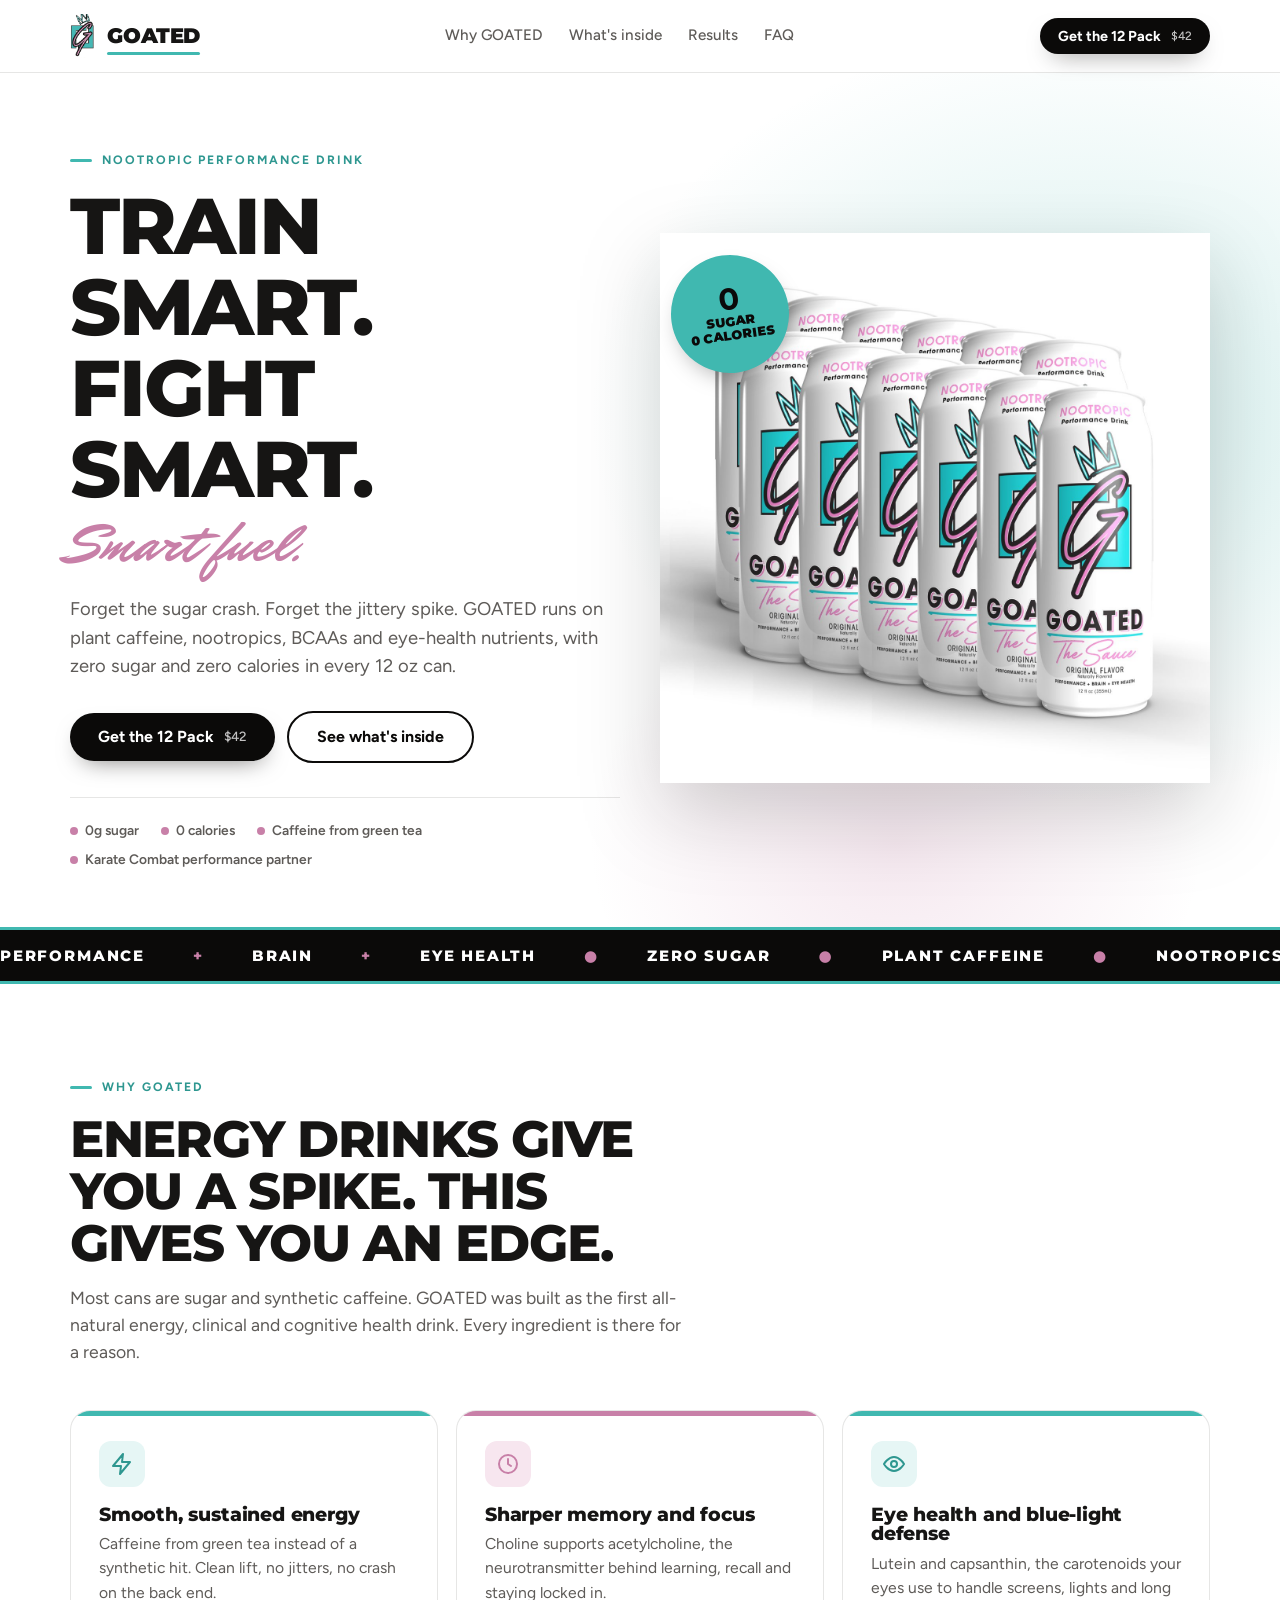
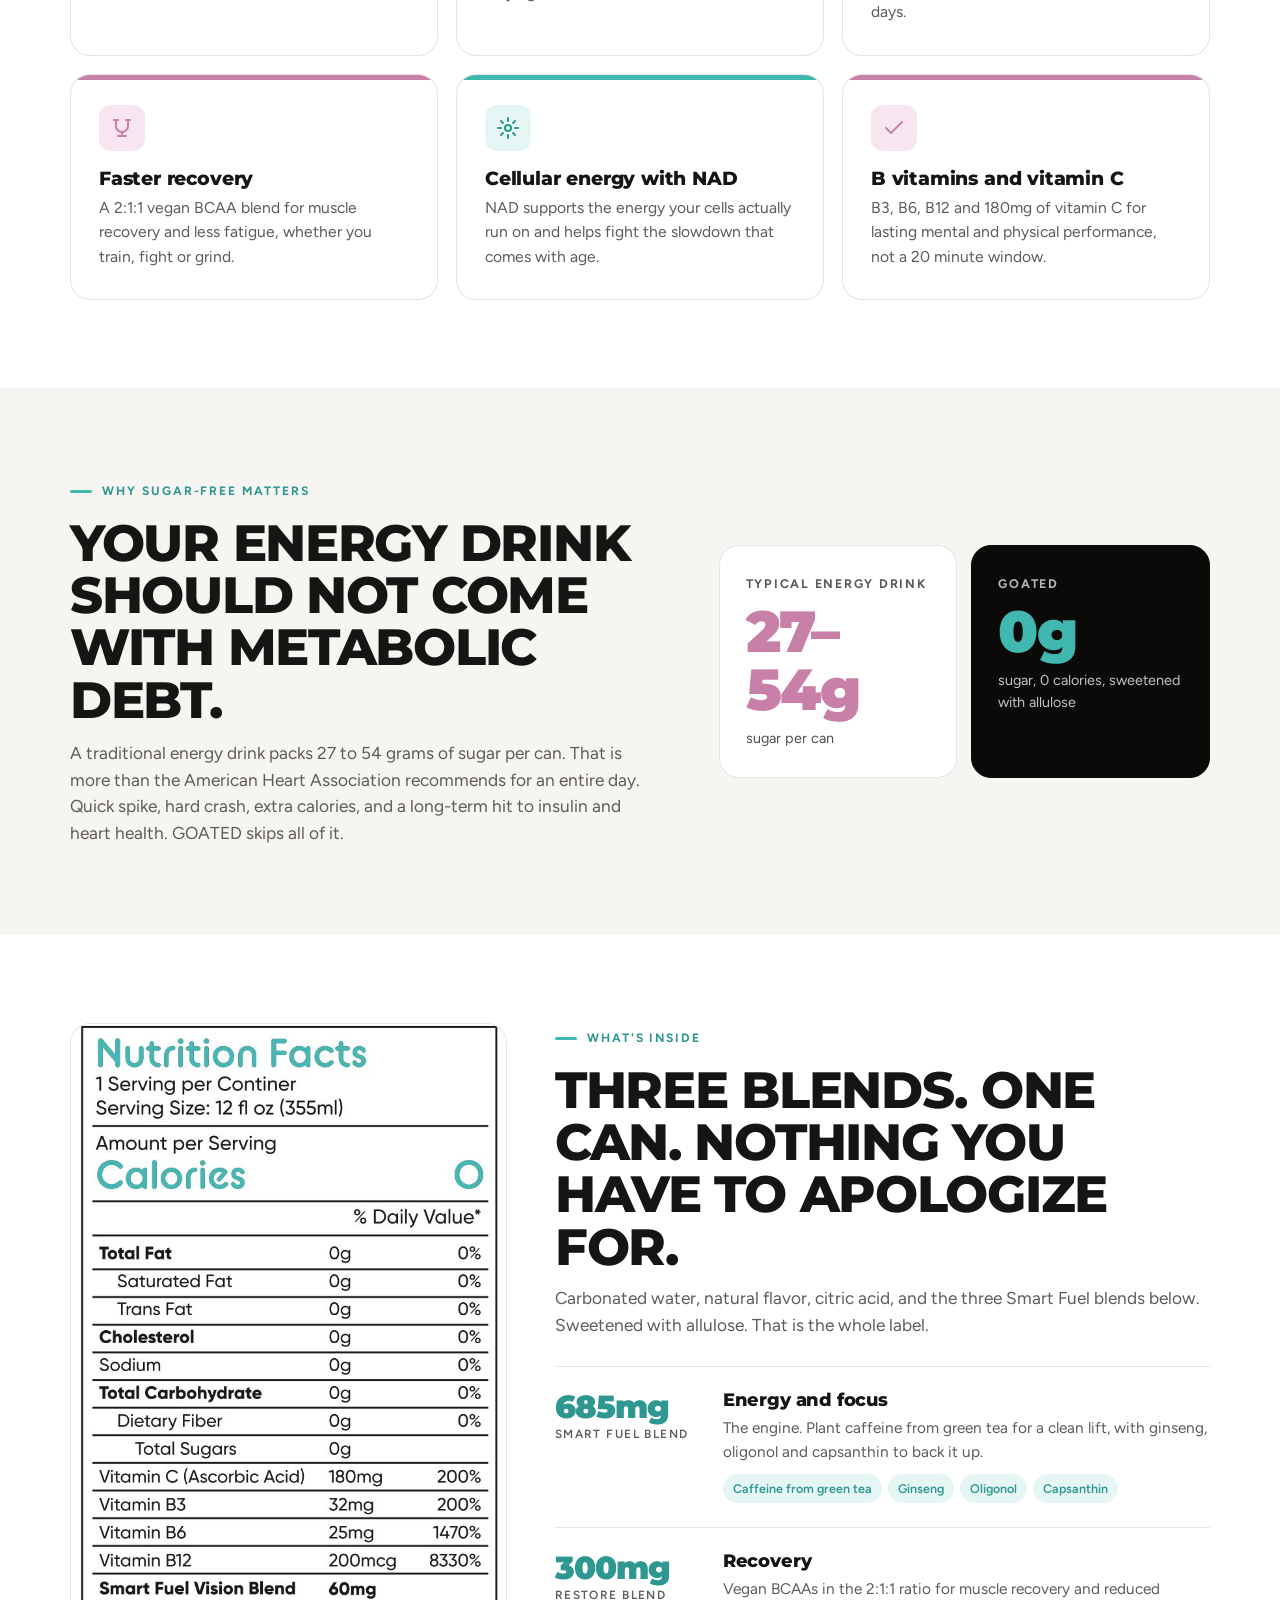
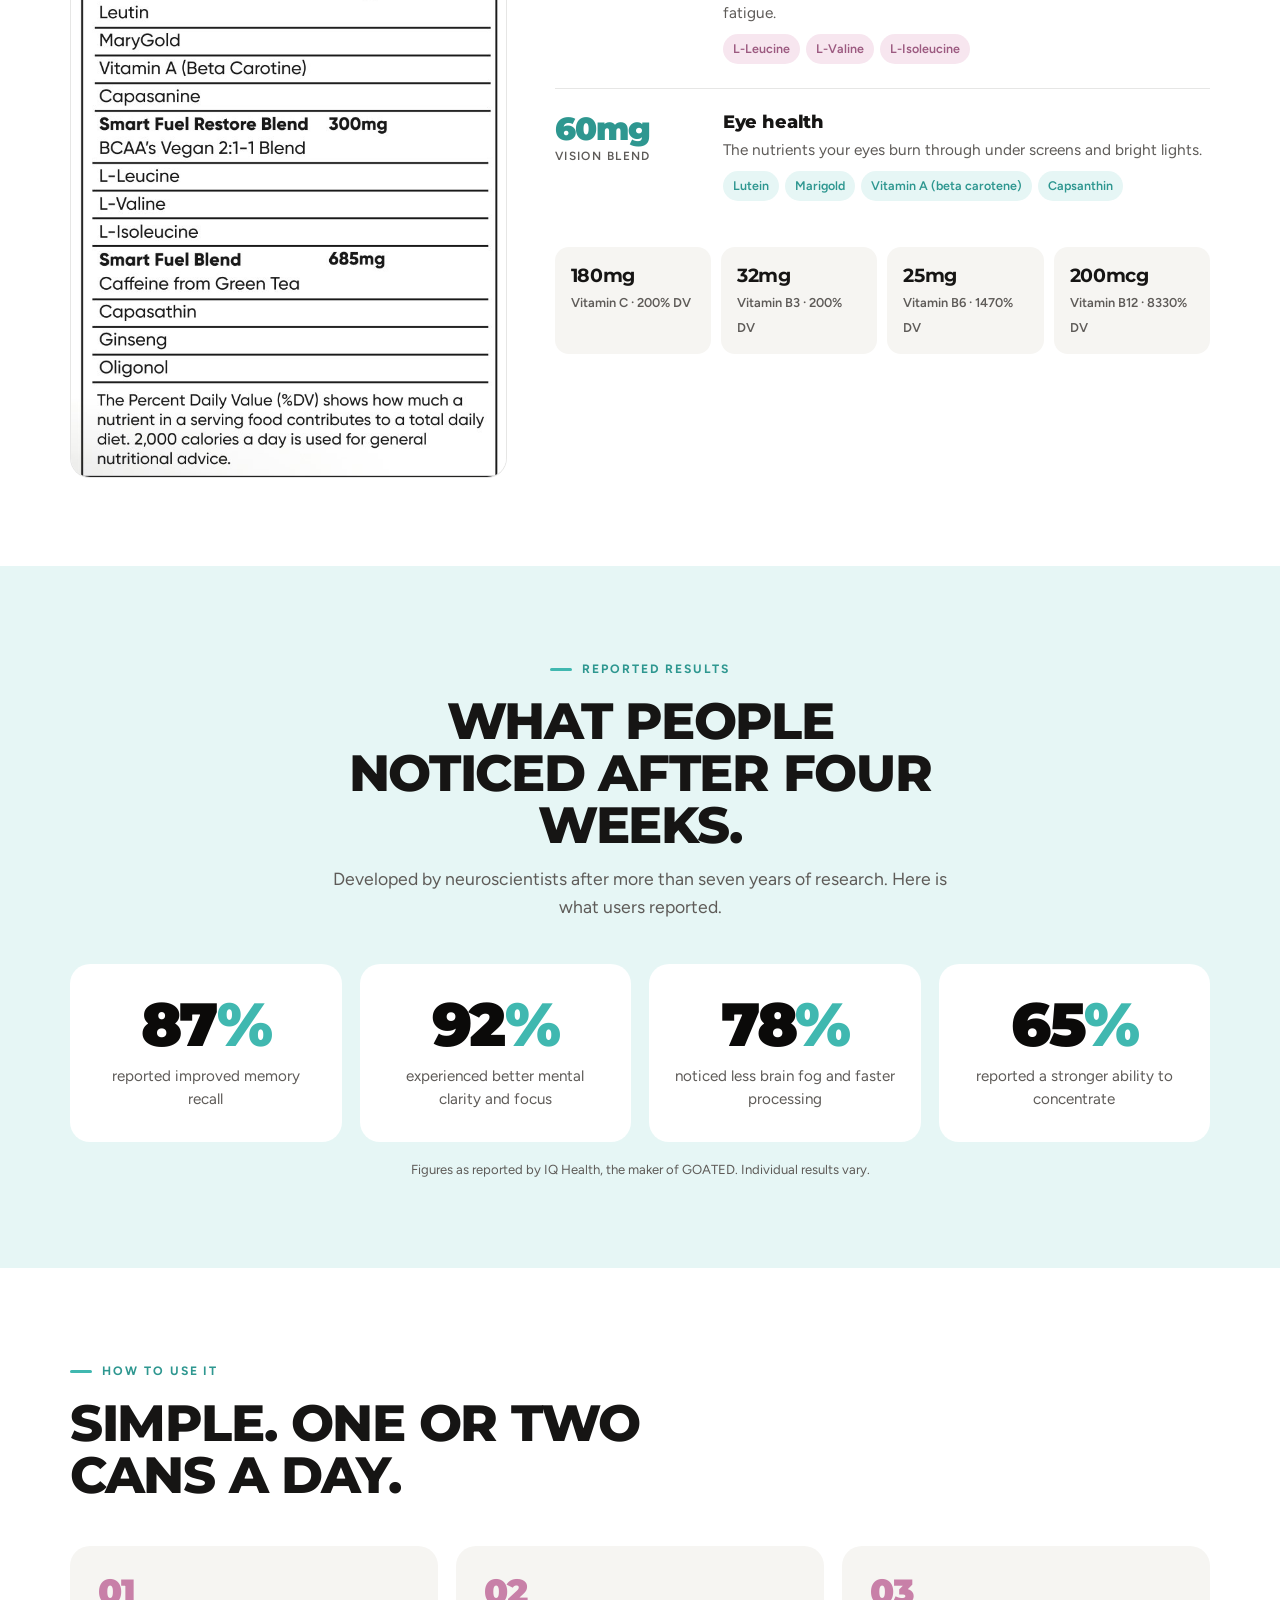
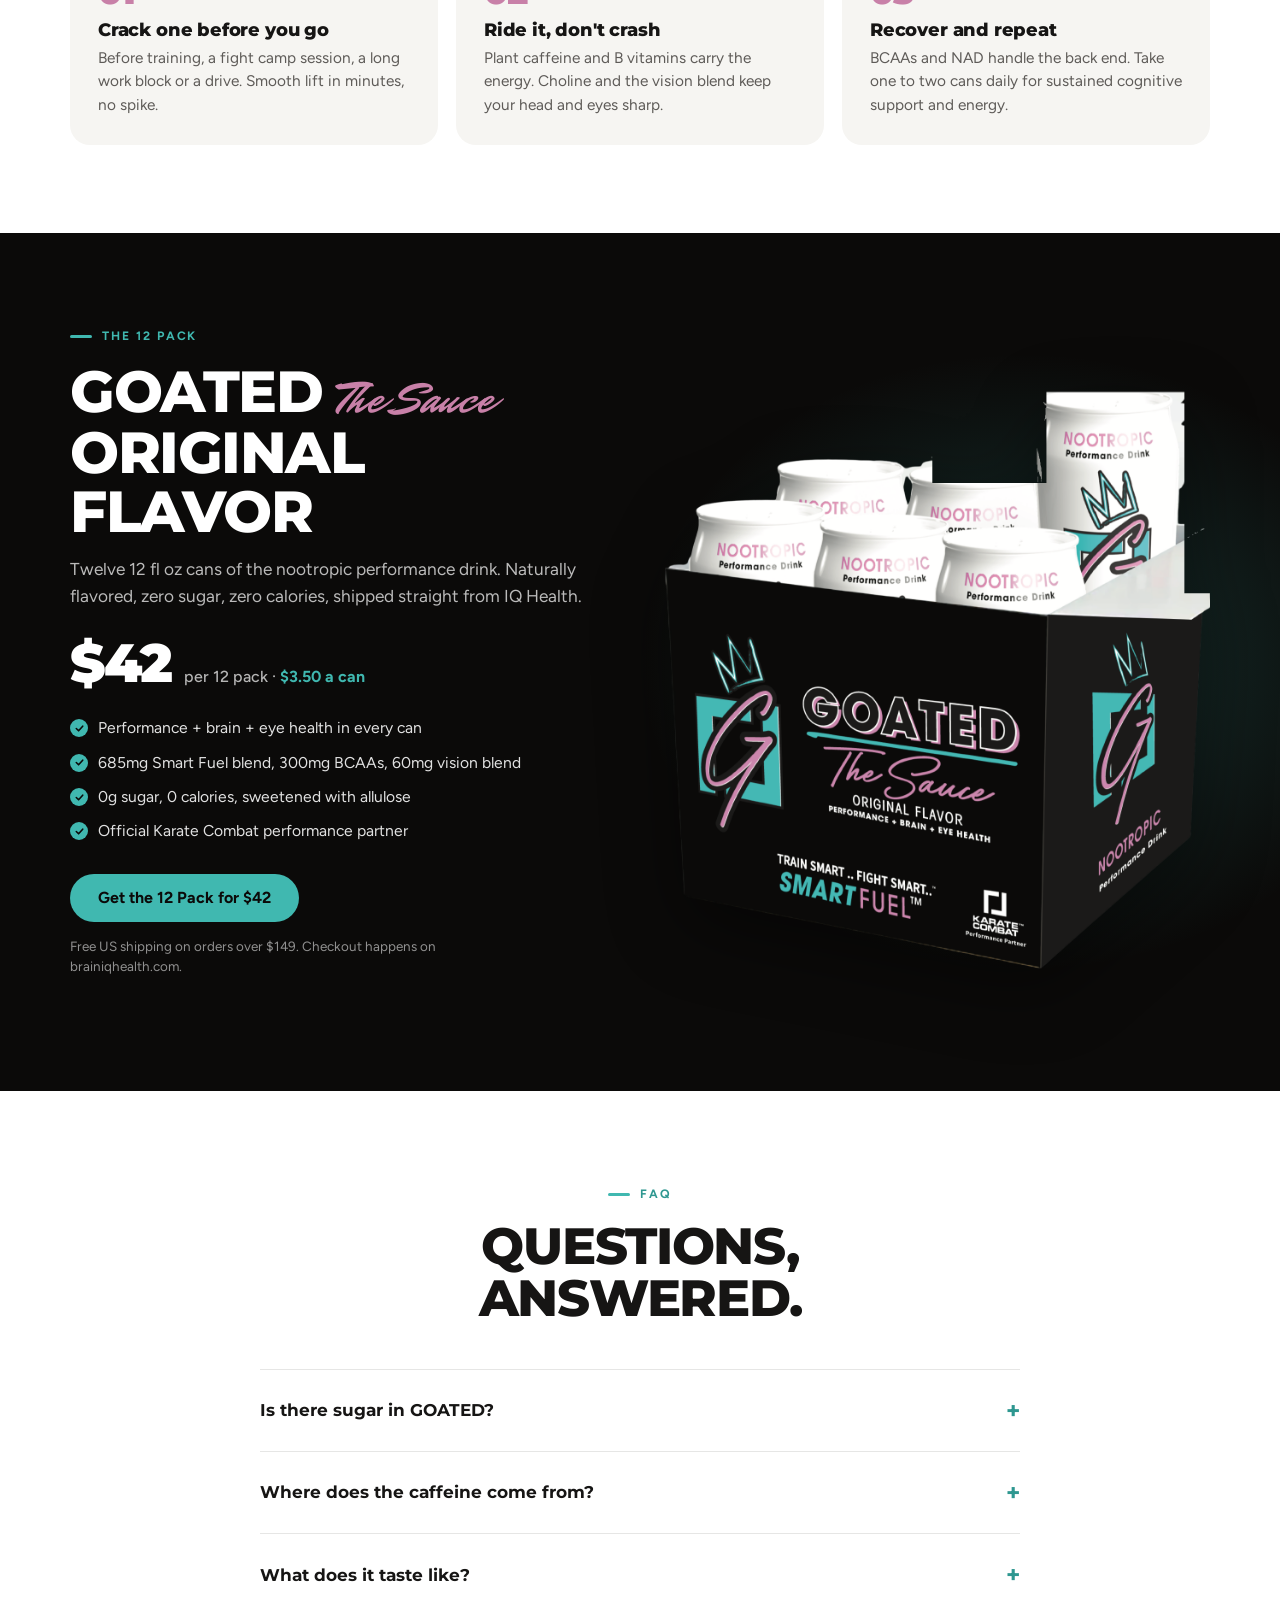
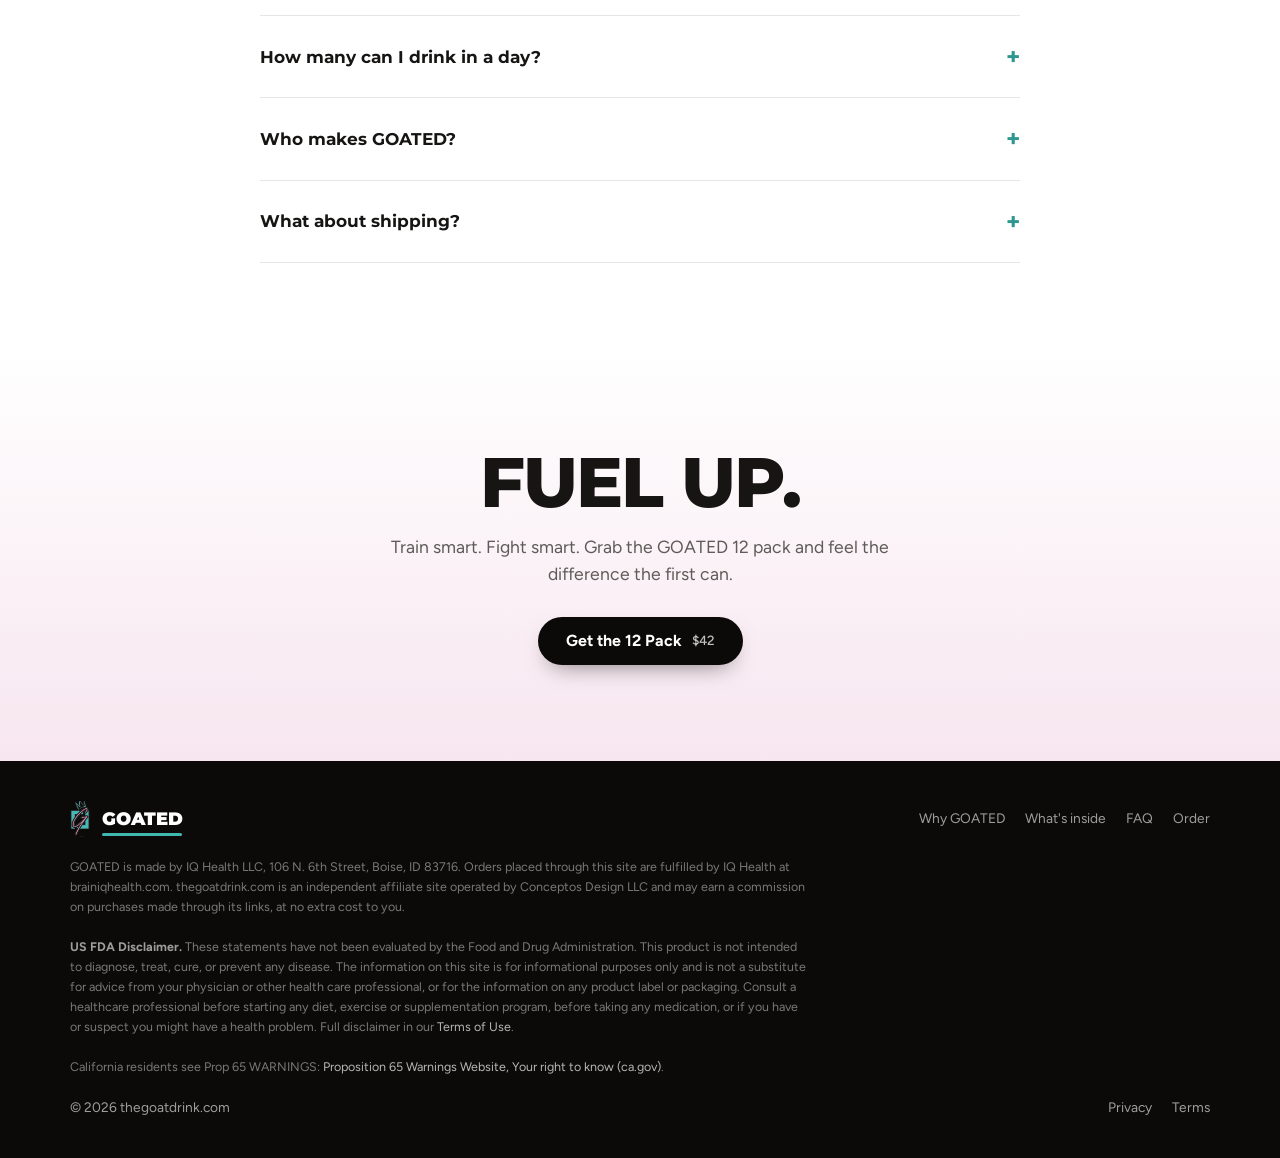
==== commit 575e624d: "Box cutout: mask out open lid, retrim Co-Authored-By: Claude Fable 5.1 <noreply@anthropic.com>" ====
--- a/index.html
+++ b/index.html
@@ -390,7 +390,7 @@
         <a class="btn btn-teal cta" href="/go" rel="nofollow sponsored">Get the 12 Pack for $42</a>
         <p class="ship">Free US shipping on orders over $149. Checkout happens on brainiqhealth.com.</p>
       </div>
-      <div class="offer-art"><img src="images/box-12pack.png" alt="GOATED The Sauce 12 pack box, black with teal and pink logo" width="1278" height="1524" loading="lazy"></div>
+      <div class="offer-art"><img src="images/box-12pack.png" alt="GOATED The Sauce 12 pack box, black with teal and pink logo" width="1278" height="1444" loading="lazy"></div>
     </div>
   </section>
 
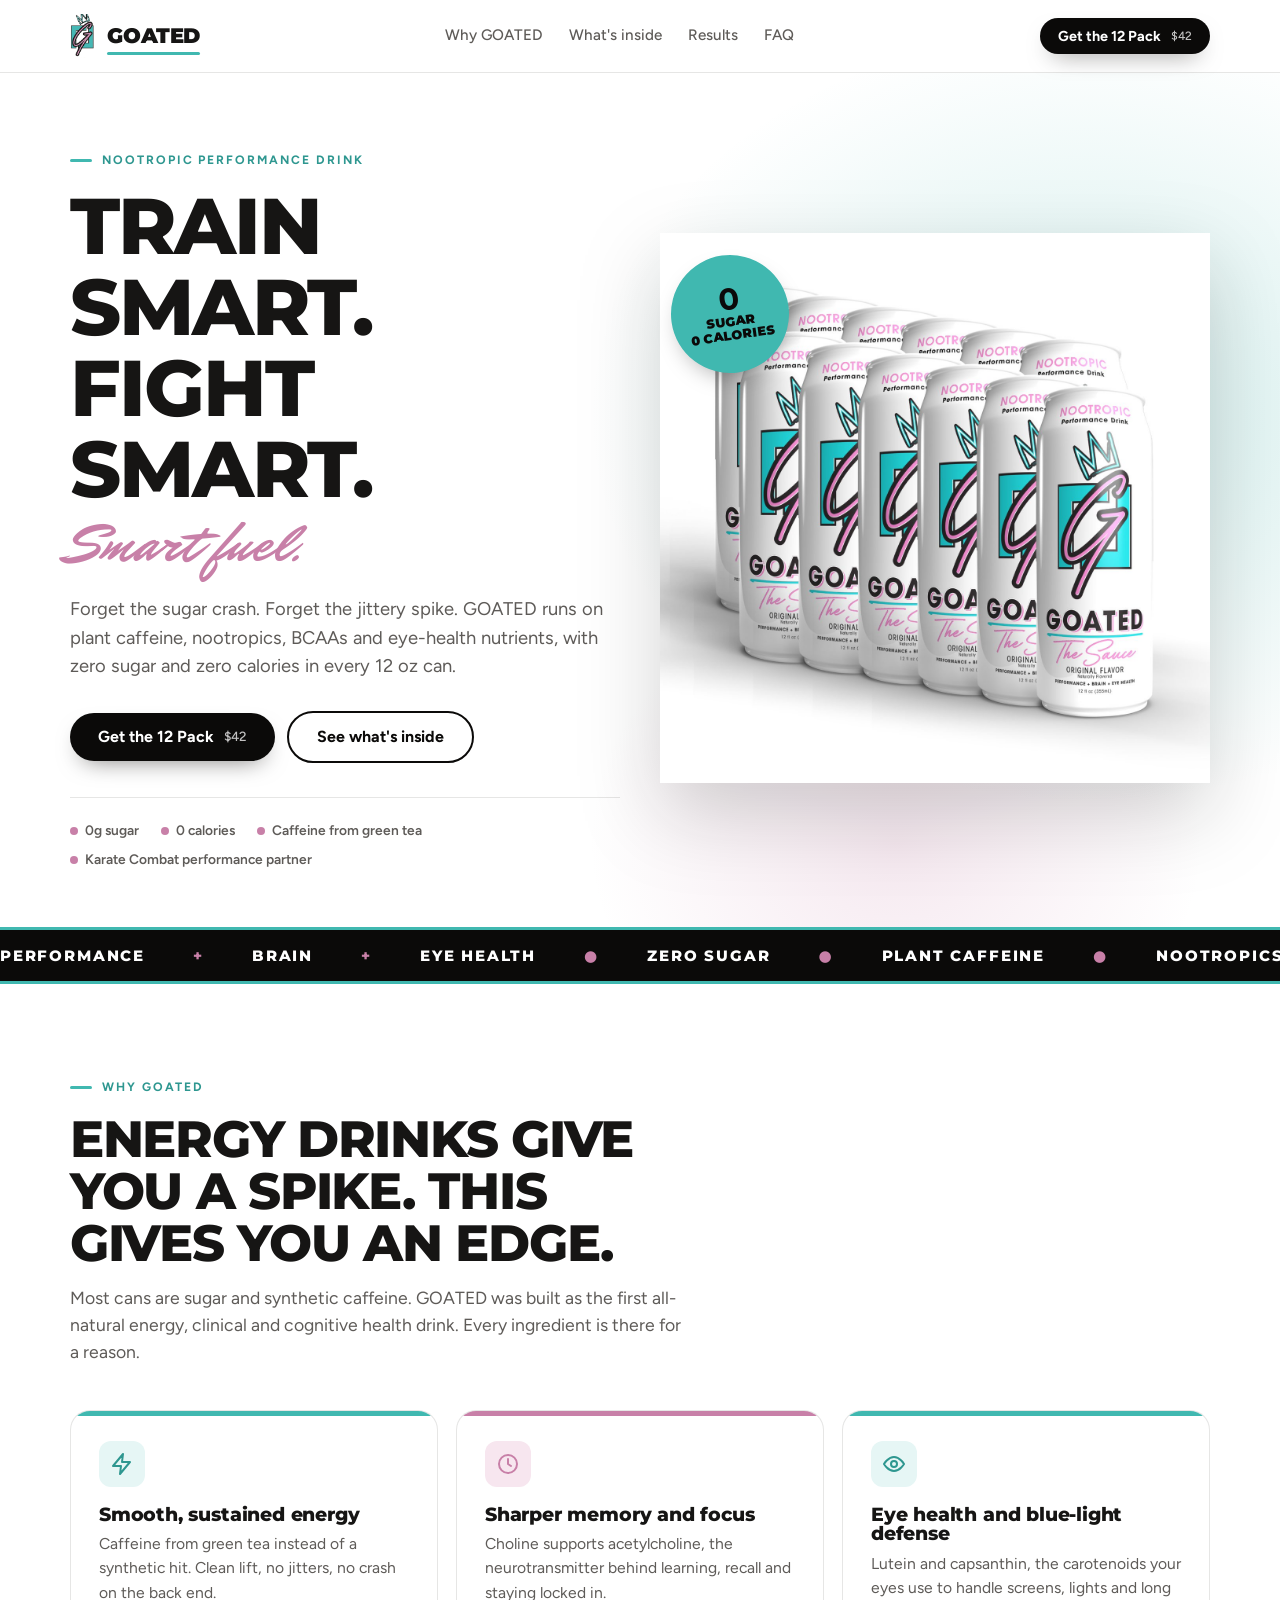
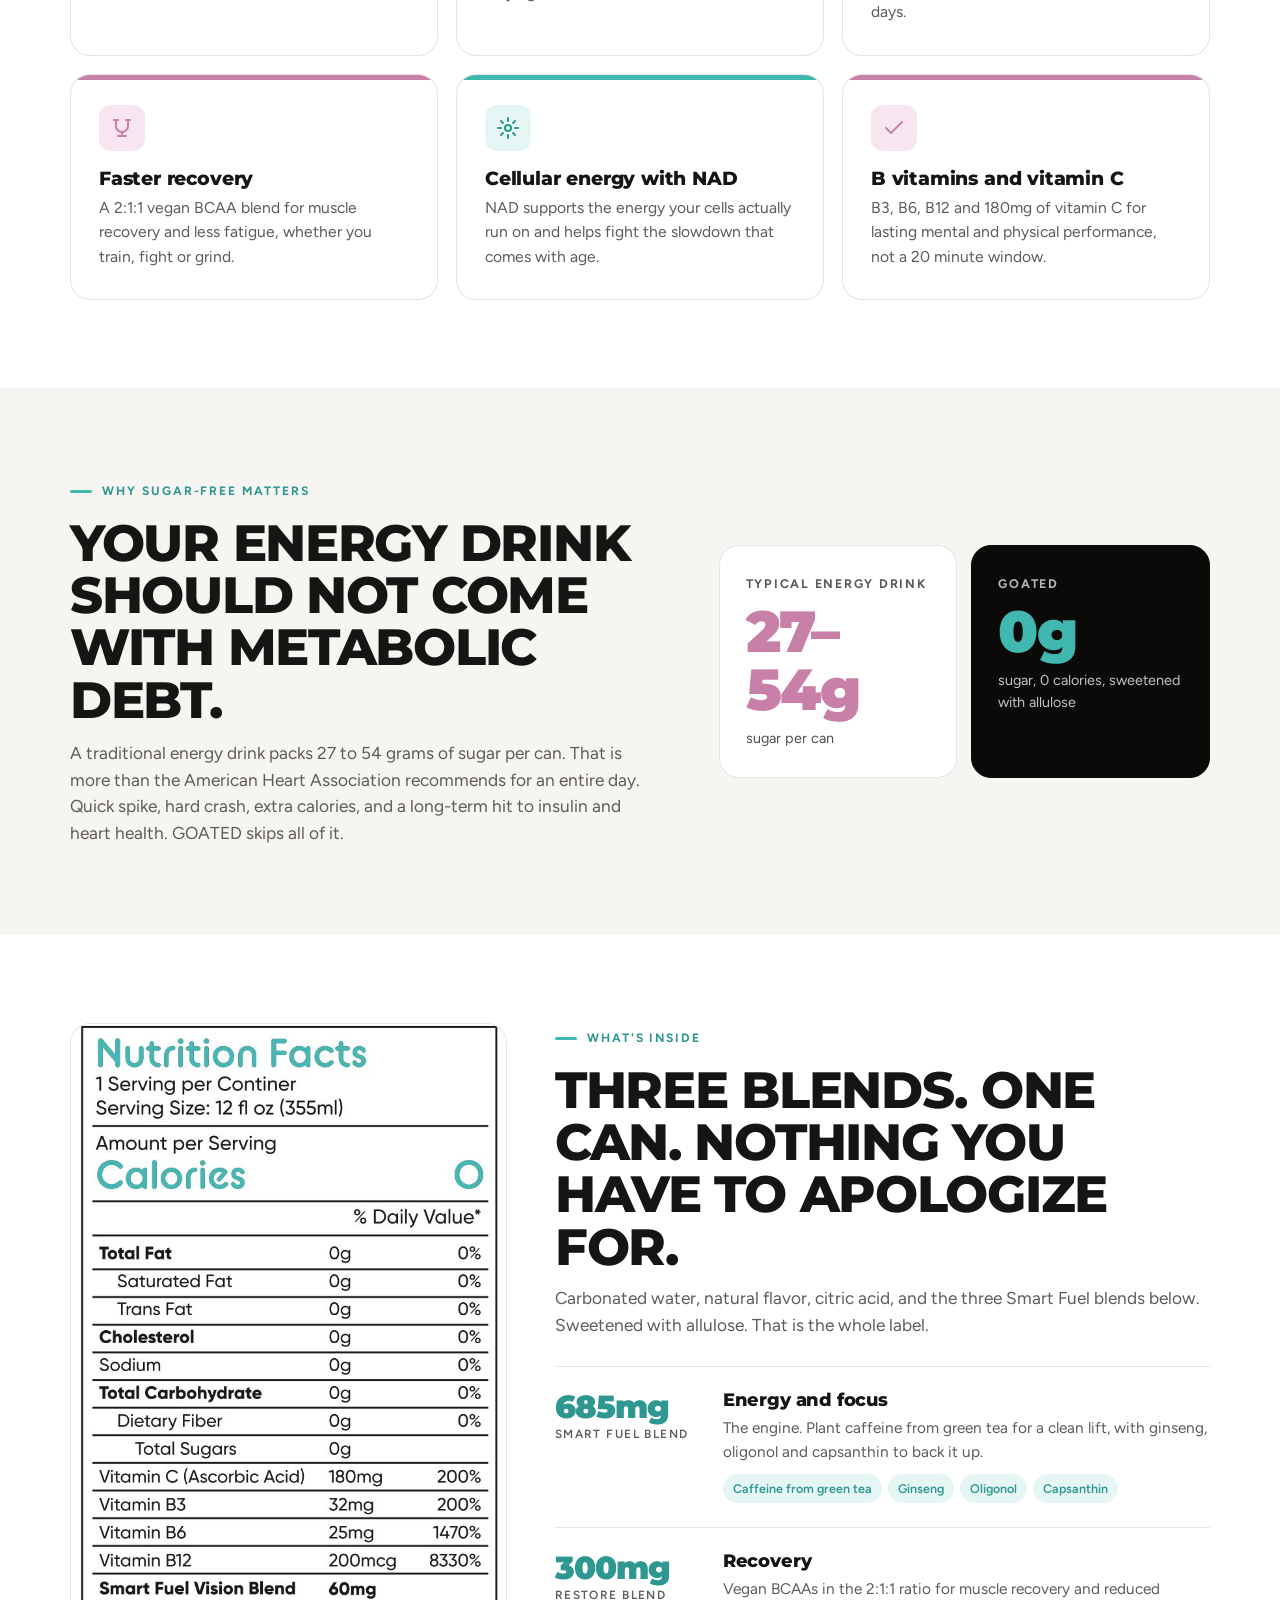
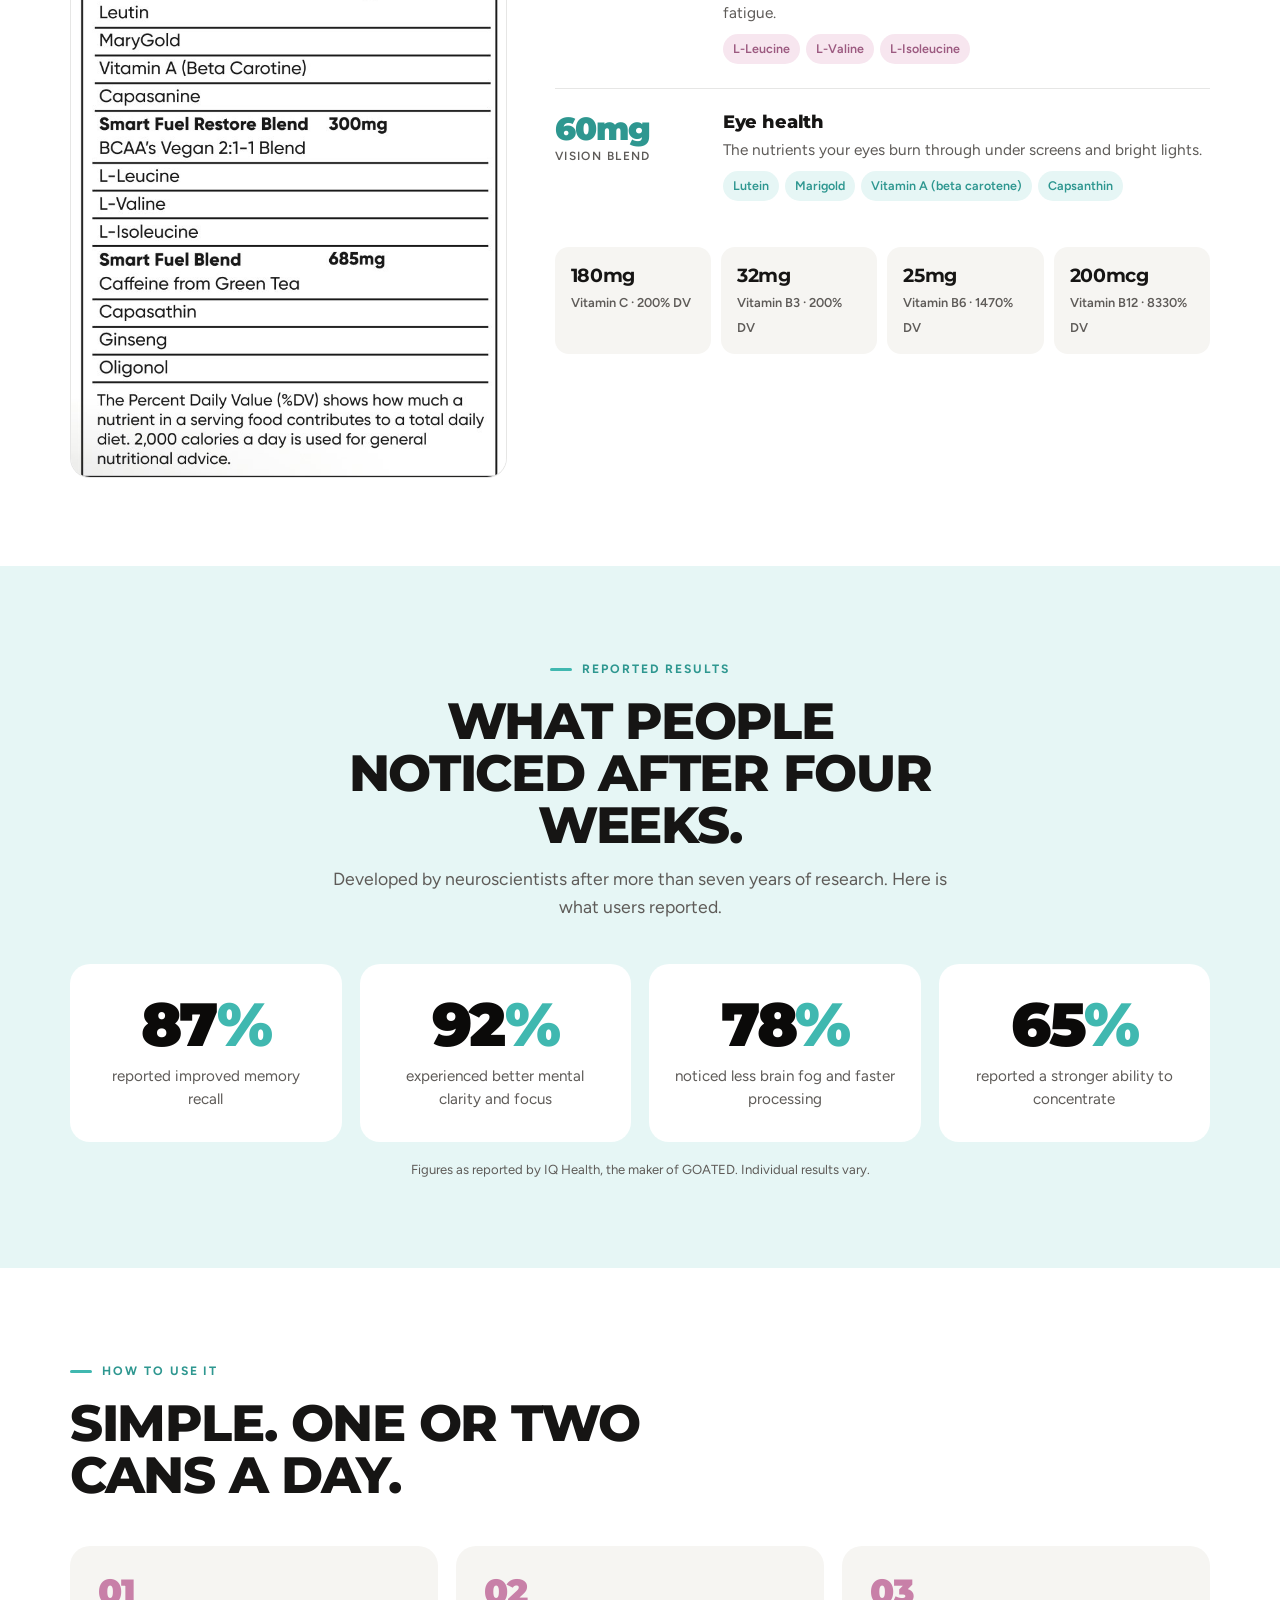
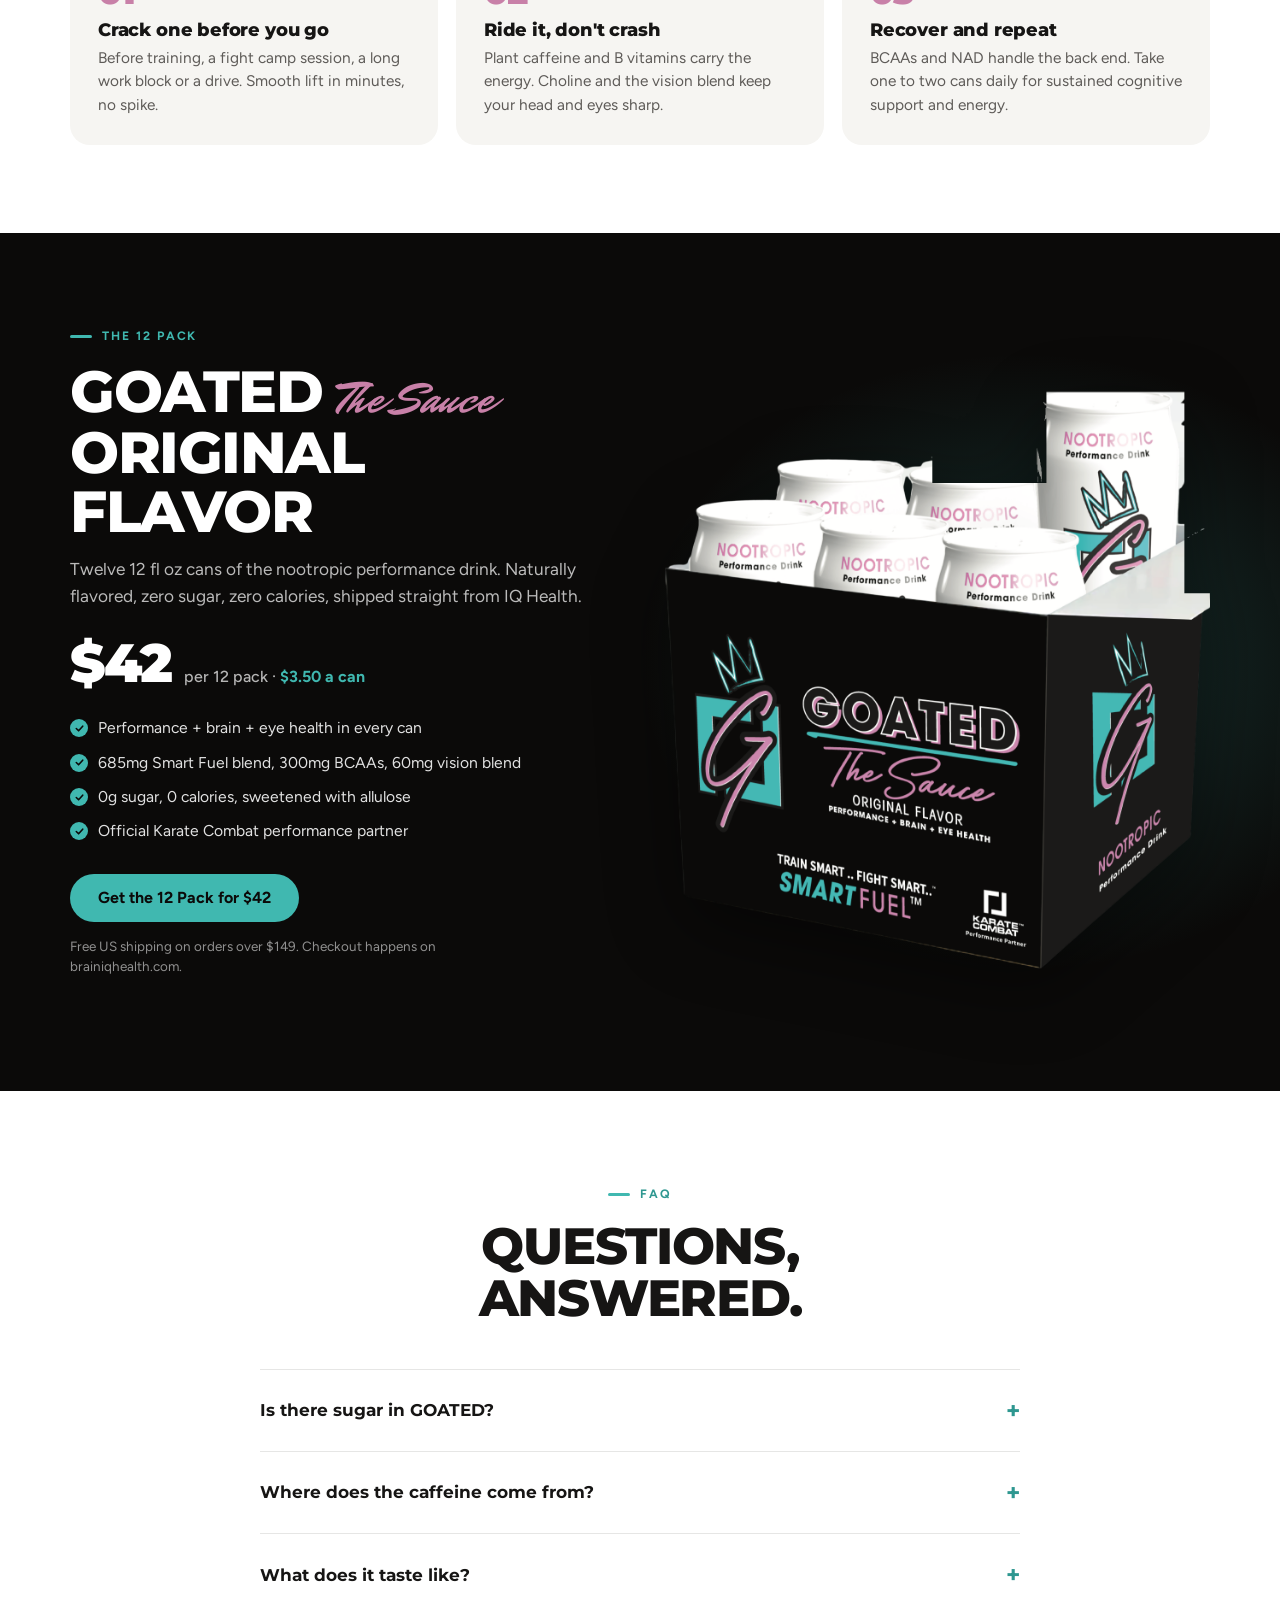
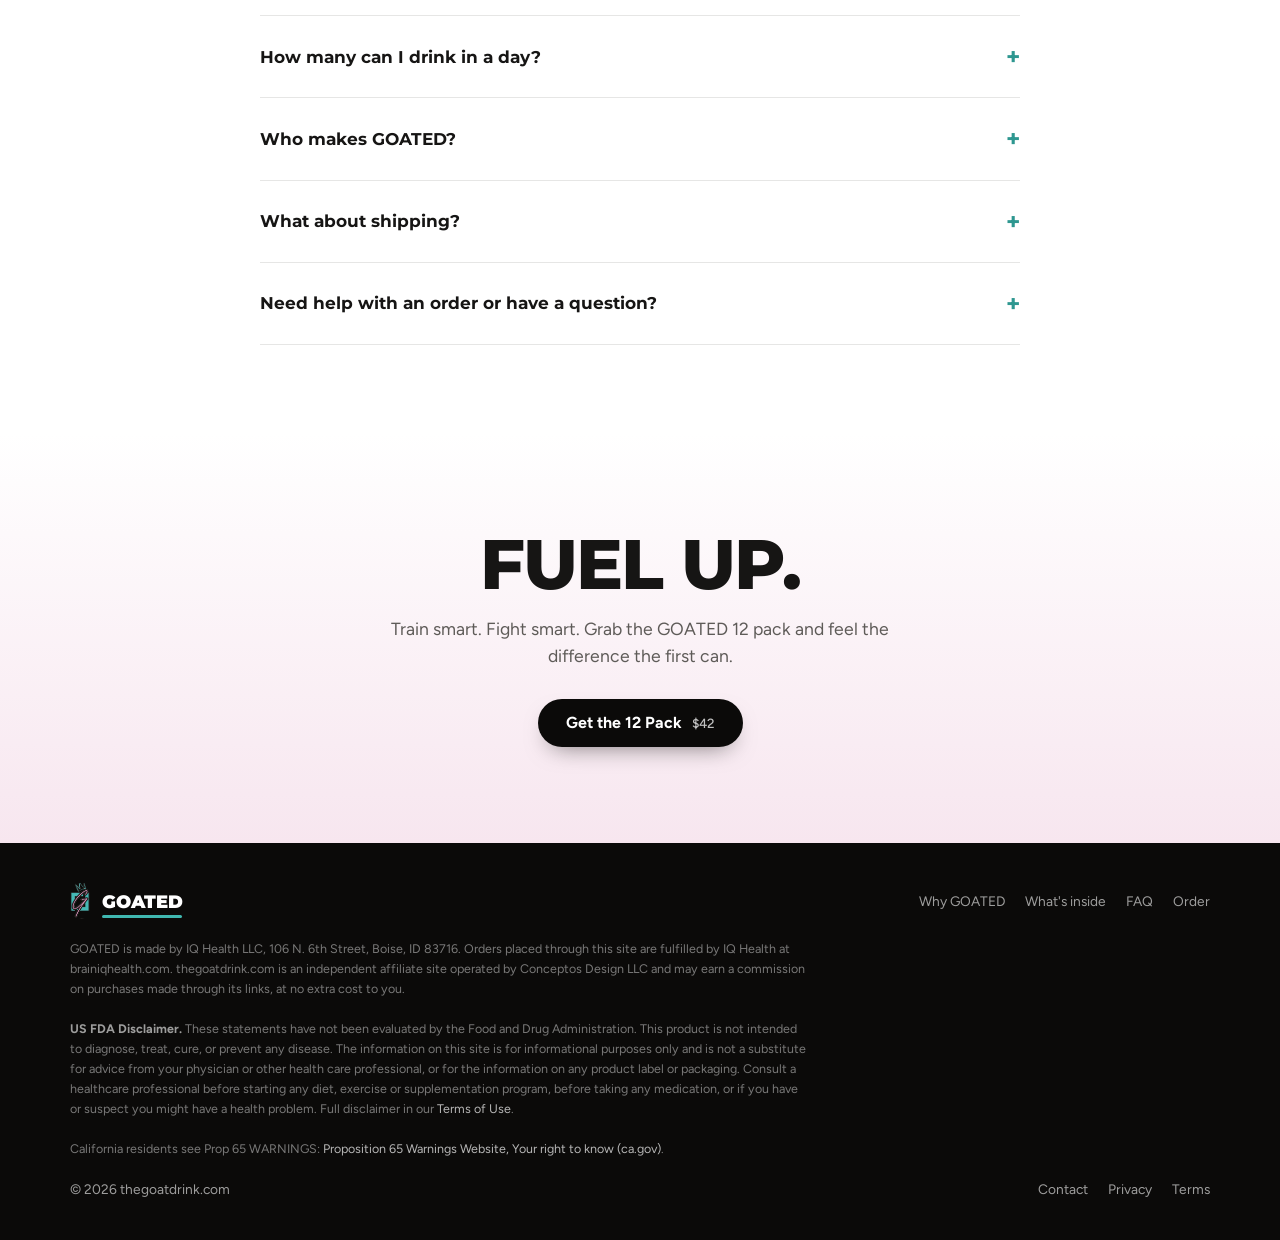
==== commit 76e85581: "Steve's email as first-line contact for orders and questions Co-Authored-By: Claude Fable 5.1 <norep" ====
--- a/index.html
+++ b/index.html
@@ -425,6 +425,10 @@
           <summary>What about shipping?</summary>
           <p>Orders ship within the US. Shipping is free on orders over $149, so two or more 12 packs ship free. Full shipping and return details are on the checkout page.</p>
         </details>
+        <details>
+          <summary>Need help with an order or have a question?</summary>
+          <p>Email <a href="mailto:steve@conceptosdesign.com" style="color:var(--teal-dark);text-decoration:underline">steve@conceptosdesign.com</a> and we will get you sorted.</p>
+        </details>
       </div>
     </div>
   </section>
@@ -448,7 +452,7 @@
     <p class="legal">GOATED is made by IQ Health LLC, 106 N. 6th Street, Boise, ID 83716. Orders placed through this site are fulfilled by IQ Health at brainiqhealth.com. thegoatdrink.com is an independent affiliate site operated by Conceptos Design LLC and may earn a commission on purchases made through its links, at no extra cost to you.</p>
     <p class="legal"><strong style="color:rgba(255,255,255,.6)">US FDA Disclaimer.</strong> These statements have not been evaluated by the Food and Drug Administration. This product is not intended to diagnose, treat, cure, or prevent any disease. The information on this site is for informational purposes only and is not a substitute for advice from your physician or other health care professional, or for the information on any product label or packaging. Consult a healthcare professional before starting any diet, exercise or supplementation program, before taking any medication, or if you have or suspect you might have a health problem. Full disclaimer in our <a href="/terms#fda" style="color:rgba(255,255,255,.7)">Terms of Use</a>.</p>
     <p class="legal">California residents see Prop 65 WARNINGS: <a href="https://www.p65warnings.ca.gov/" target="_blank" rel="noopener" style="color:rgba(255,255,255,.7)">Proposition 65 Warnings Website, Your right to know (ca.gov)</a>.</p>
-    <div class="row"><span>&copy; <span id="yr"></span> thegoatdrink.com</span><nav><a href="/privacy">Privacy</a><a href="/terms">Terms</a></nav></div>
+    <div class="row"><span>&copy; <span id="yr"></span> thegoatdrink.com</span><nav><a href="mailto:steve@conceptosdesign.com">Contact</a><a href="/privacy">Privacy</a><a href="/terms">Terms</a></nav></div>
   </div>
 </footer>
 
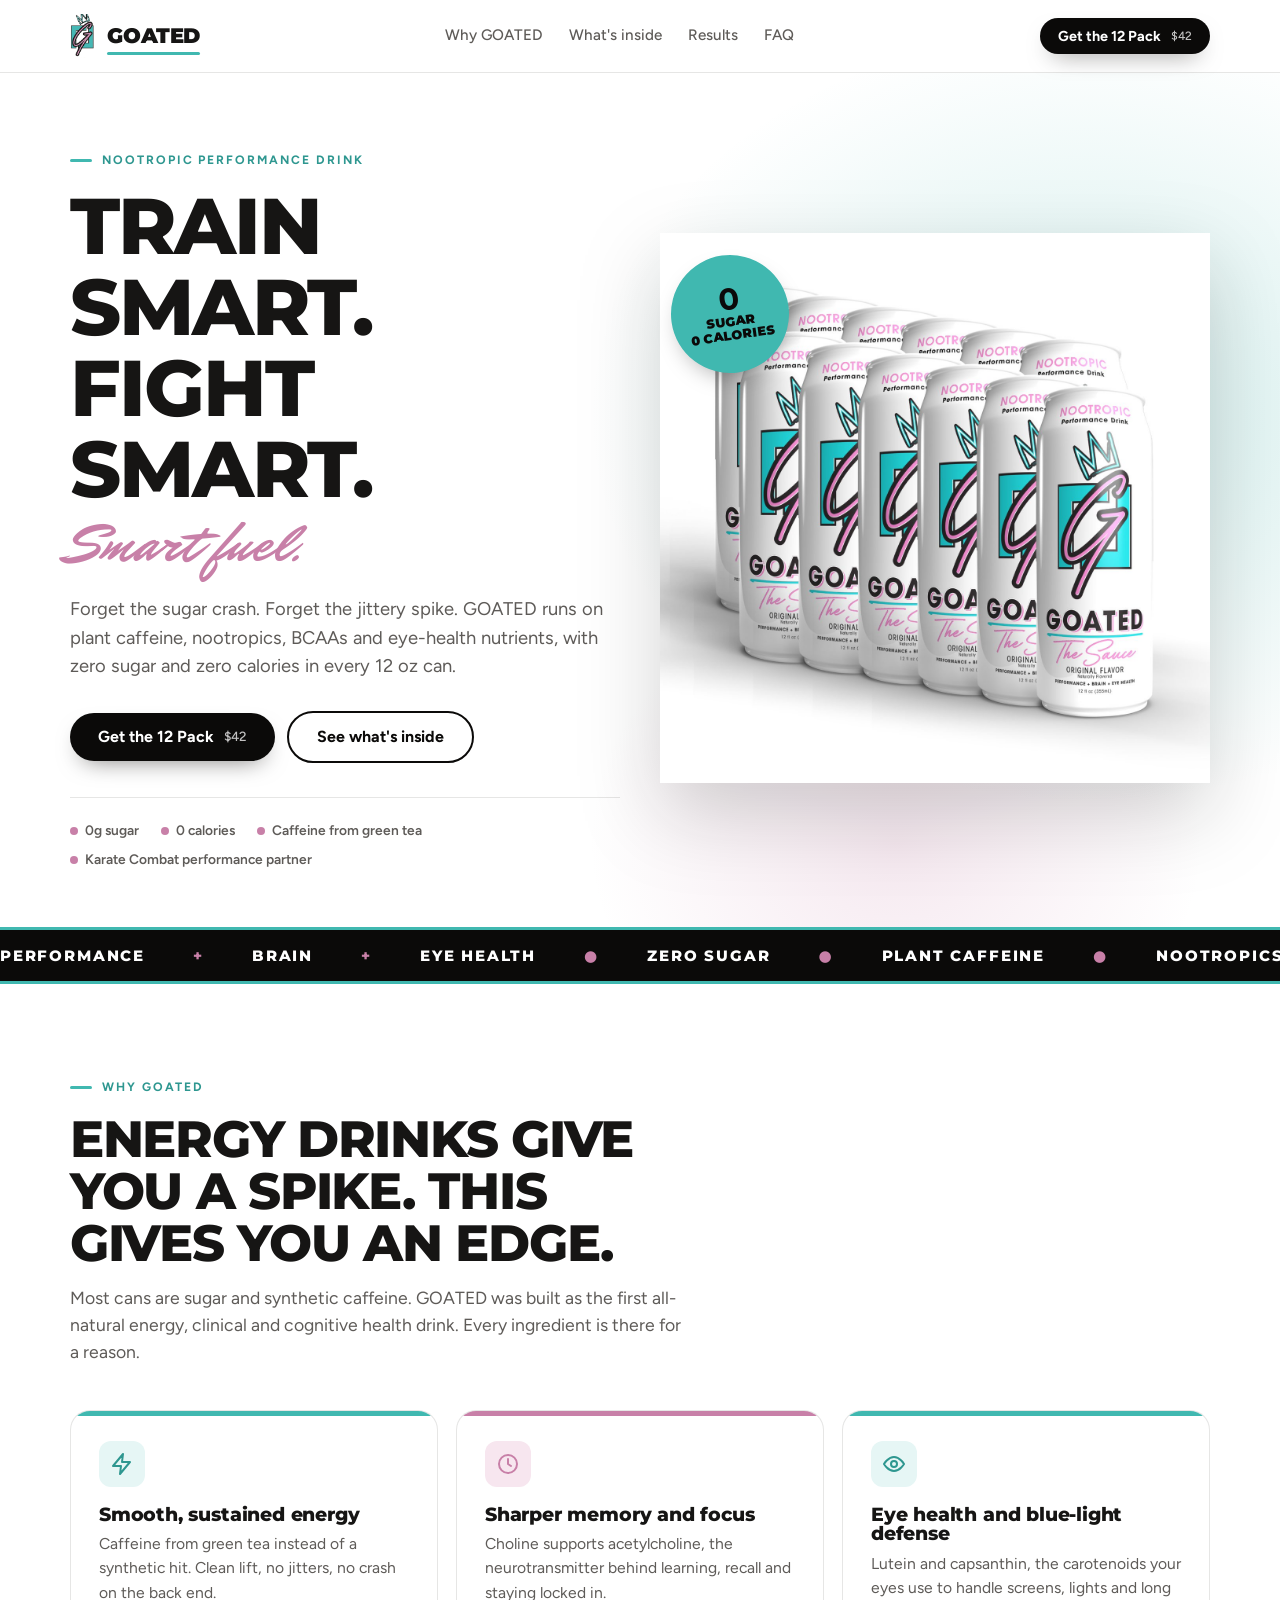
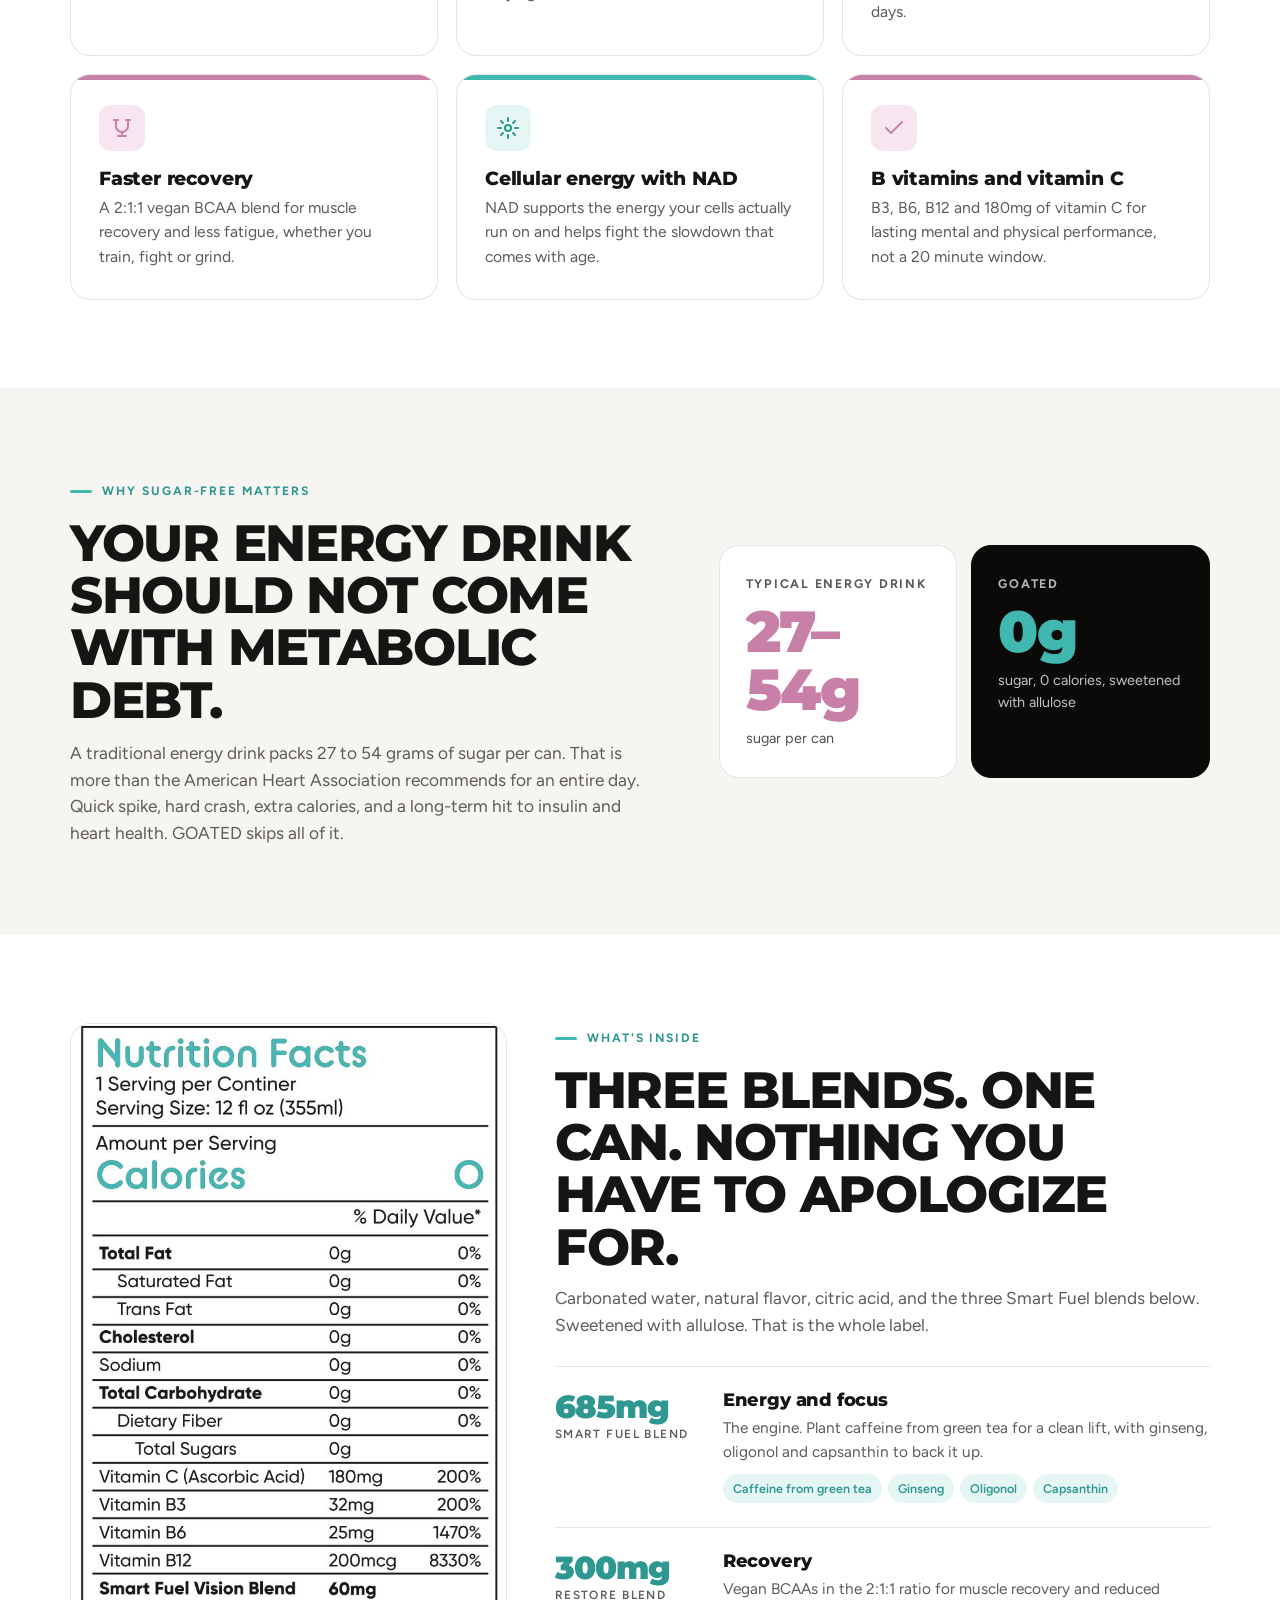
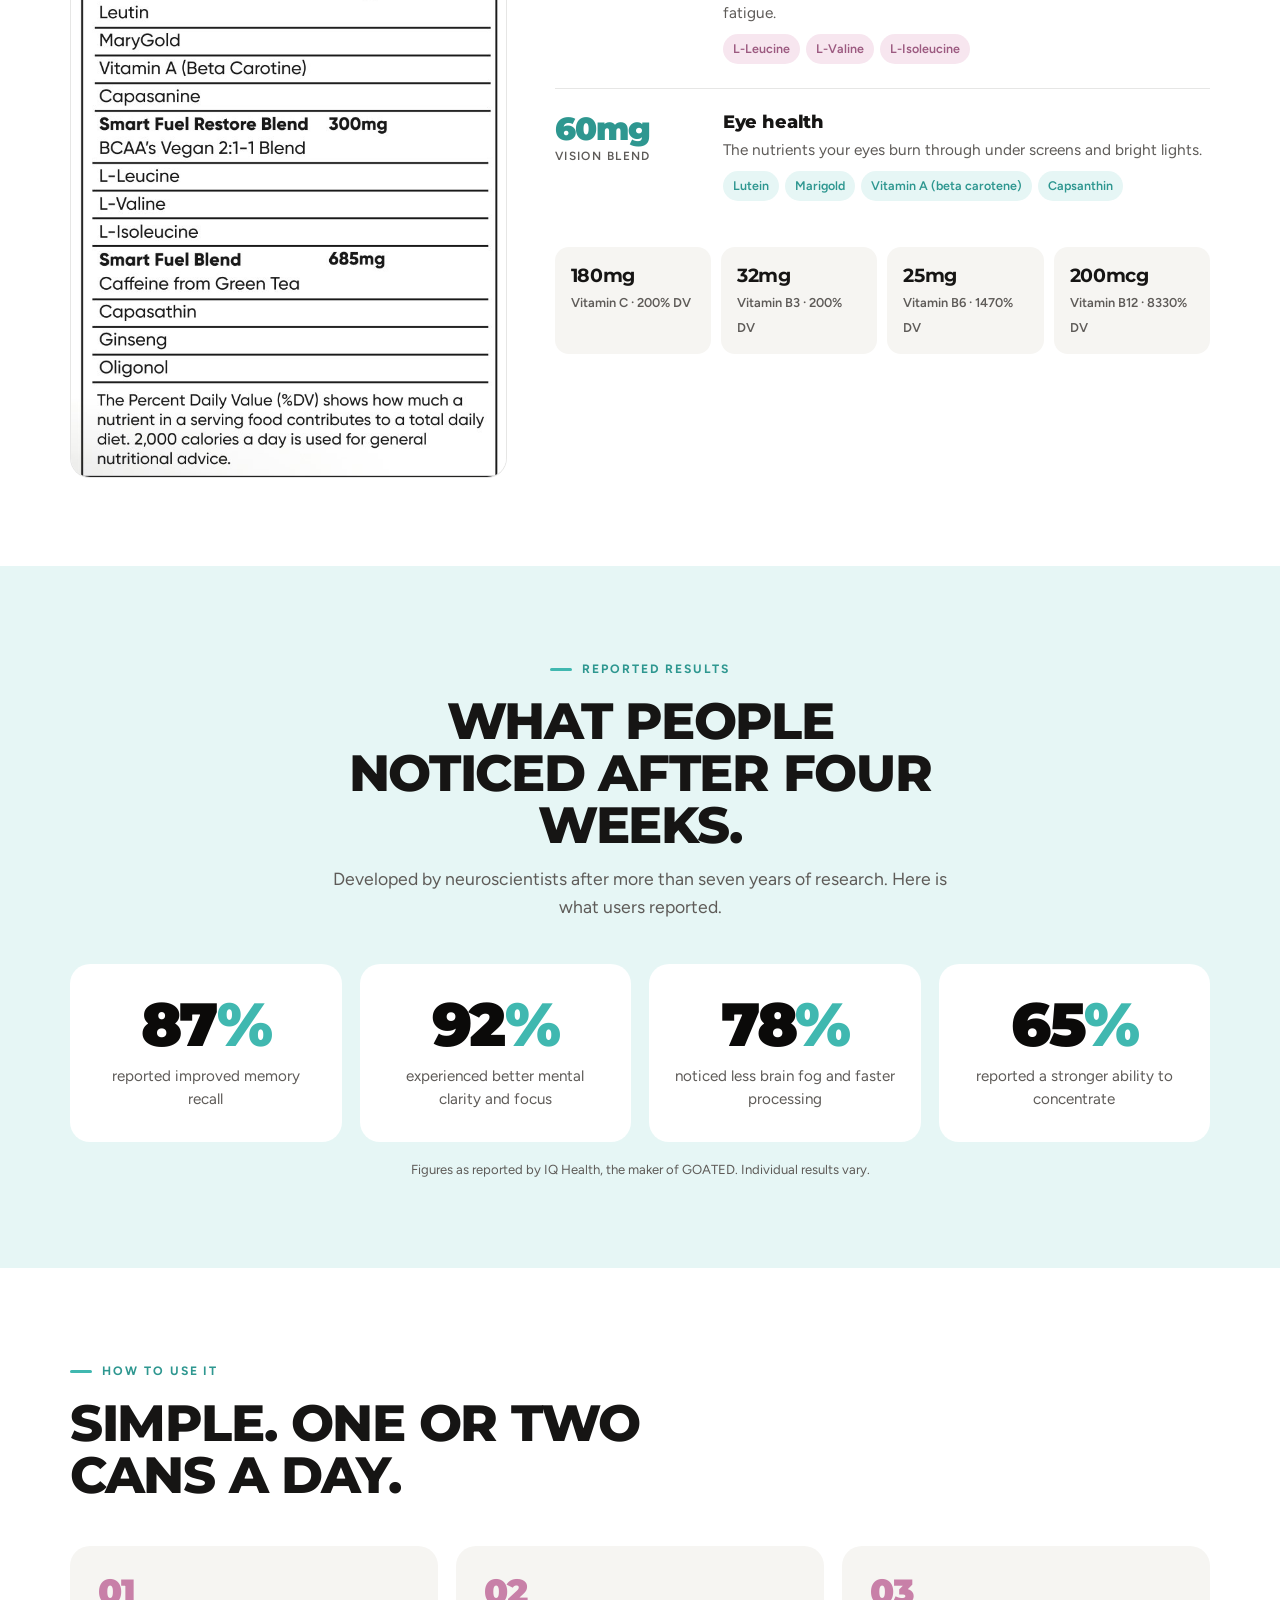
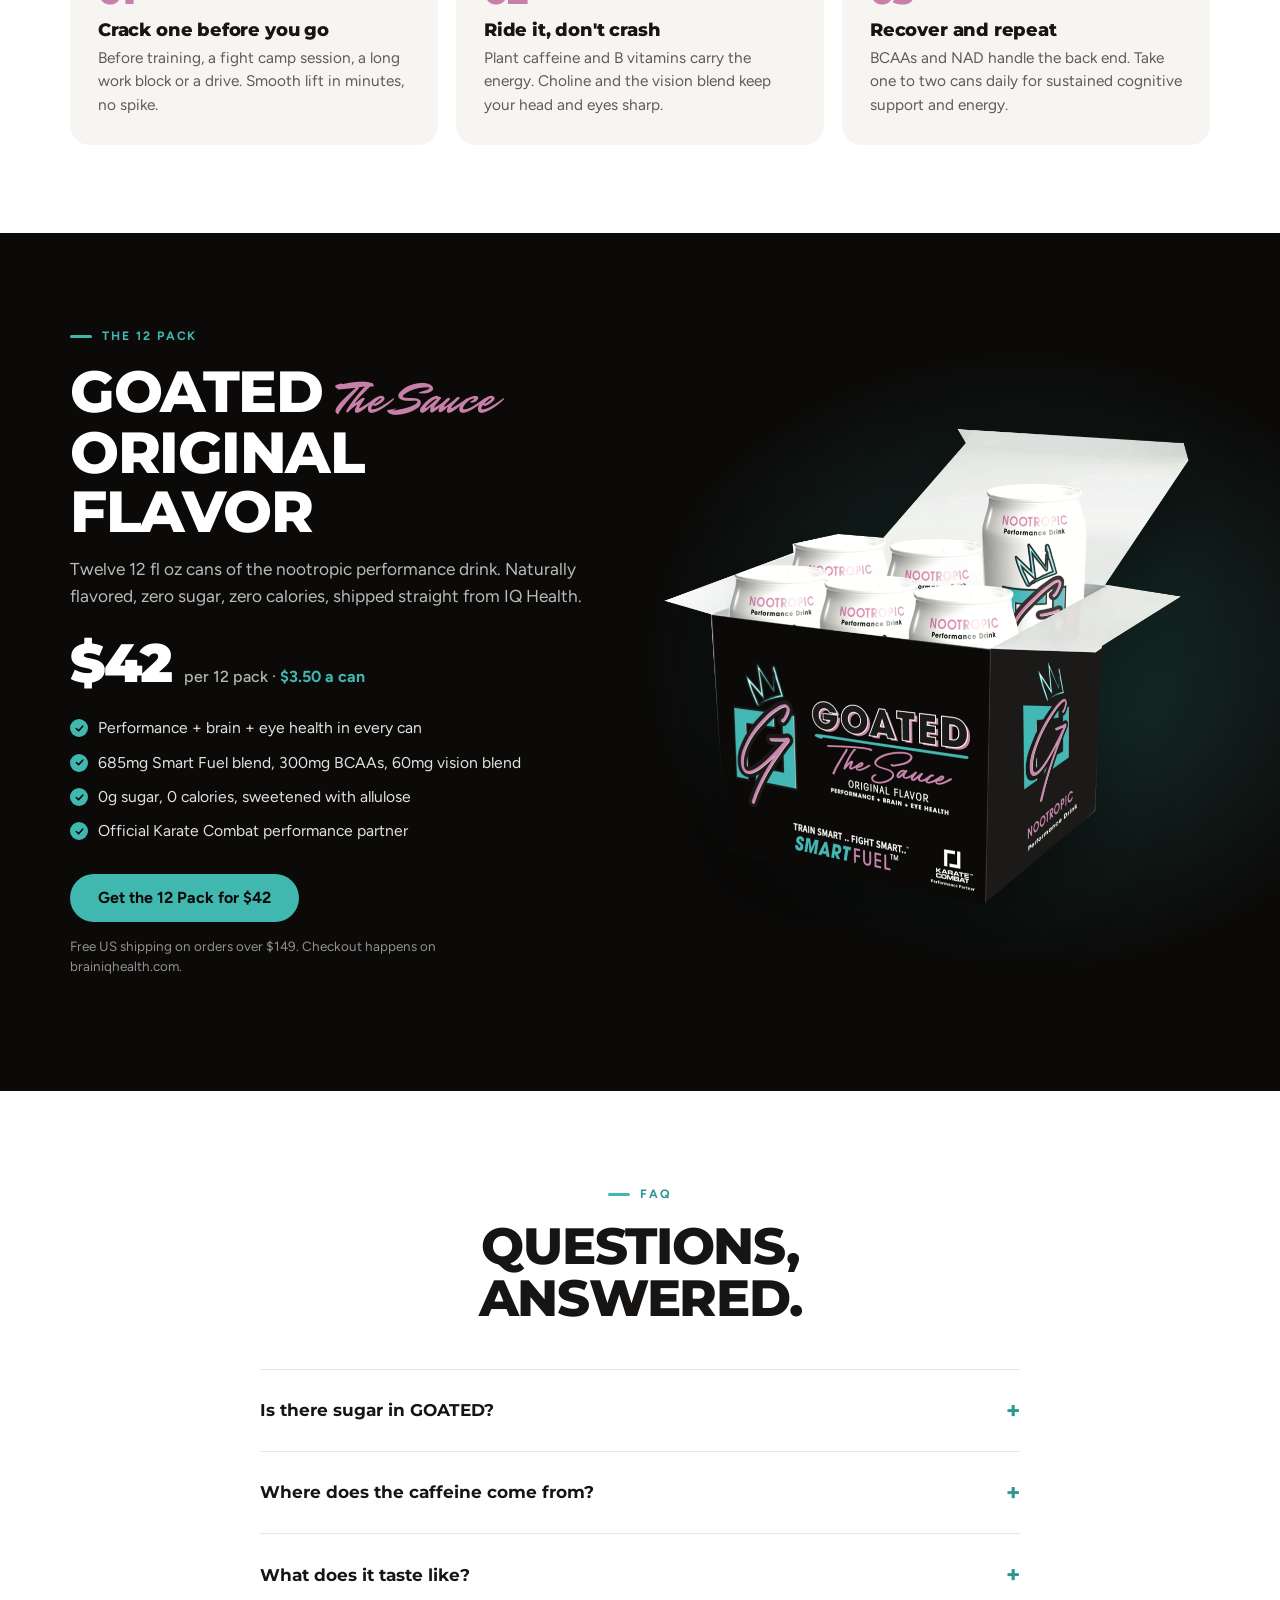
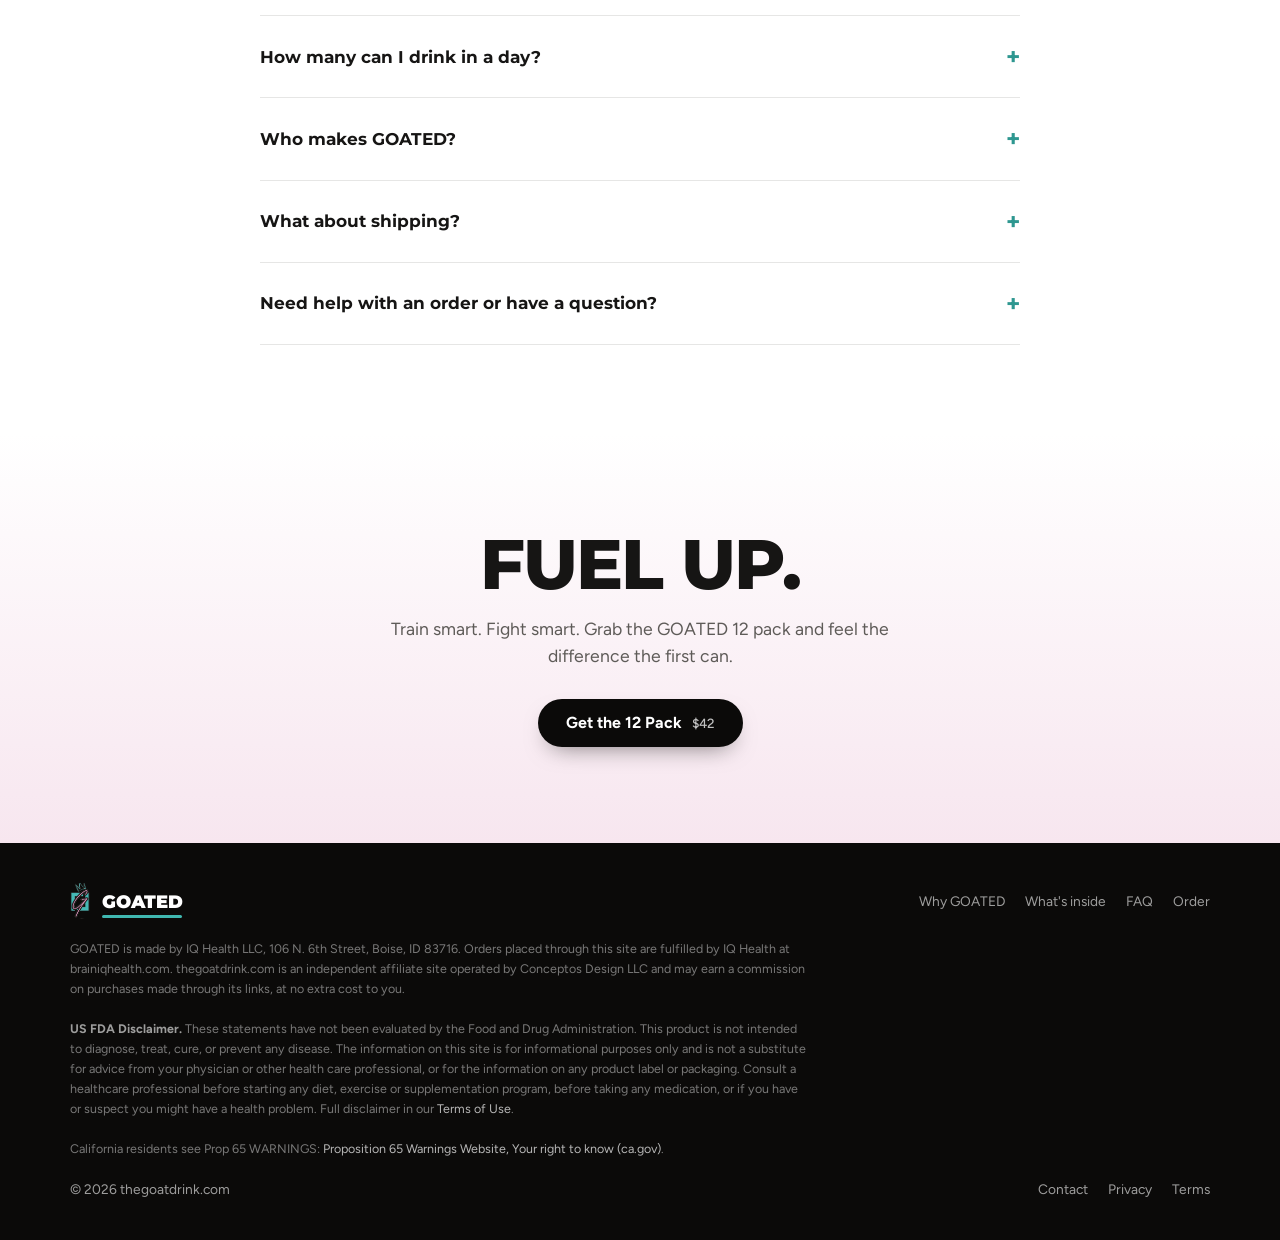
==== commit 6abbdc99: "Use Steve's goatedbox.png cutout in the offer section Co-Authored-By: Claude Fable 5.1 <noreply@anth" ====
--- a/index.html
+++ b/index.html
@@ -390,7 +390,7 @@
         <a class="btn btn-teal cta" href="/go" rel="nofollow sponsored">Get the 12 Pack for $42</a>
         <p class="ship">Free US shipping on orders over $149. Checkout happens on brainiqhealth.com.</p>
       </div>
-      <div class="offer-art"><img src="images/box-12pack.png" alt="GOATED The Sauce 12 pack box, black with teal and pink logo" width="1278" height="1444" loading="lazy"></div>
+      <div class="offer-art"><img src="images/goatedbox.png" alt="GOATED The Sauce 12 pack box, open, with cans inside" width="1063" height="944" loading="lazy"></div>
     </div>
   </section>
 
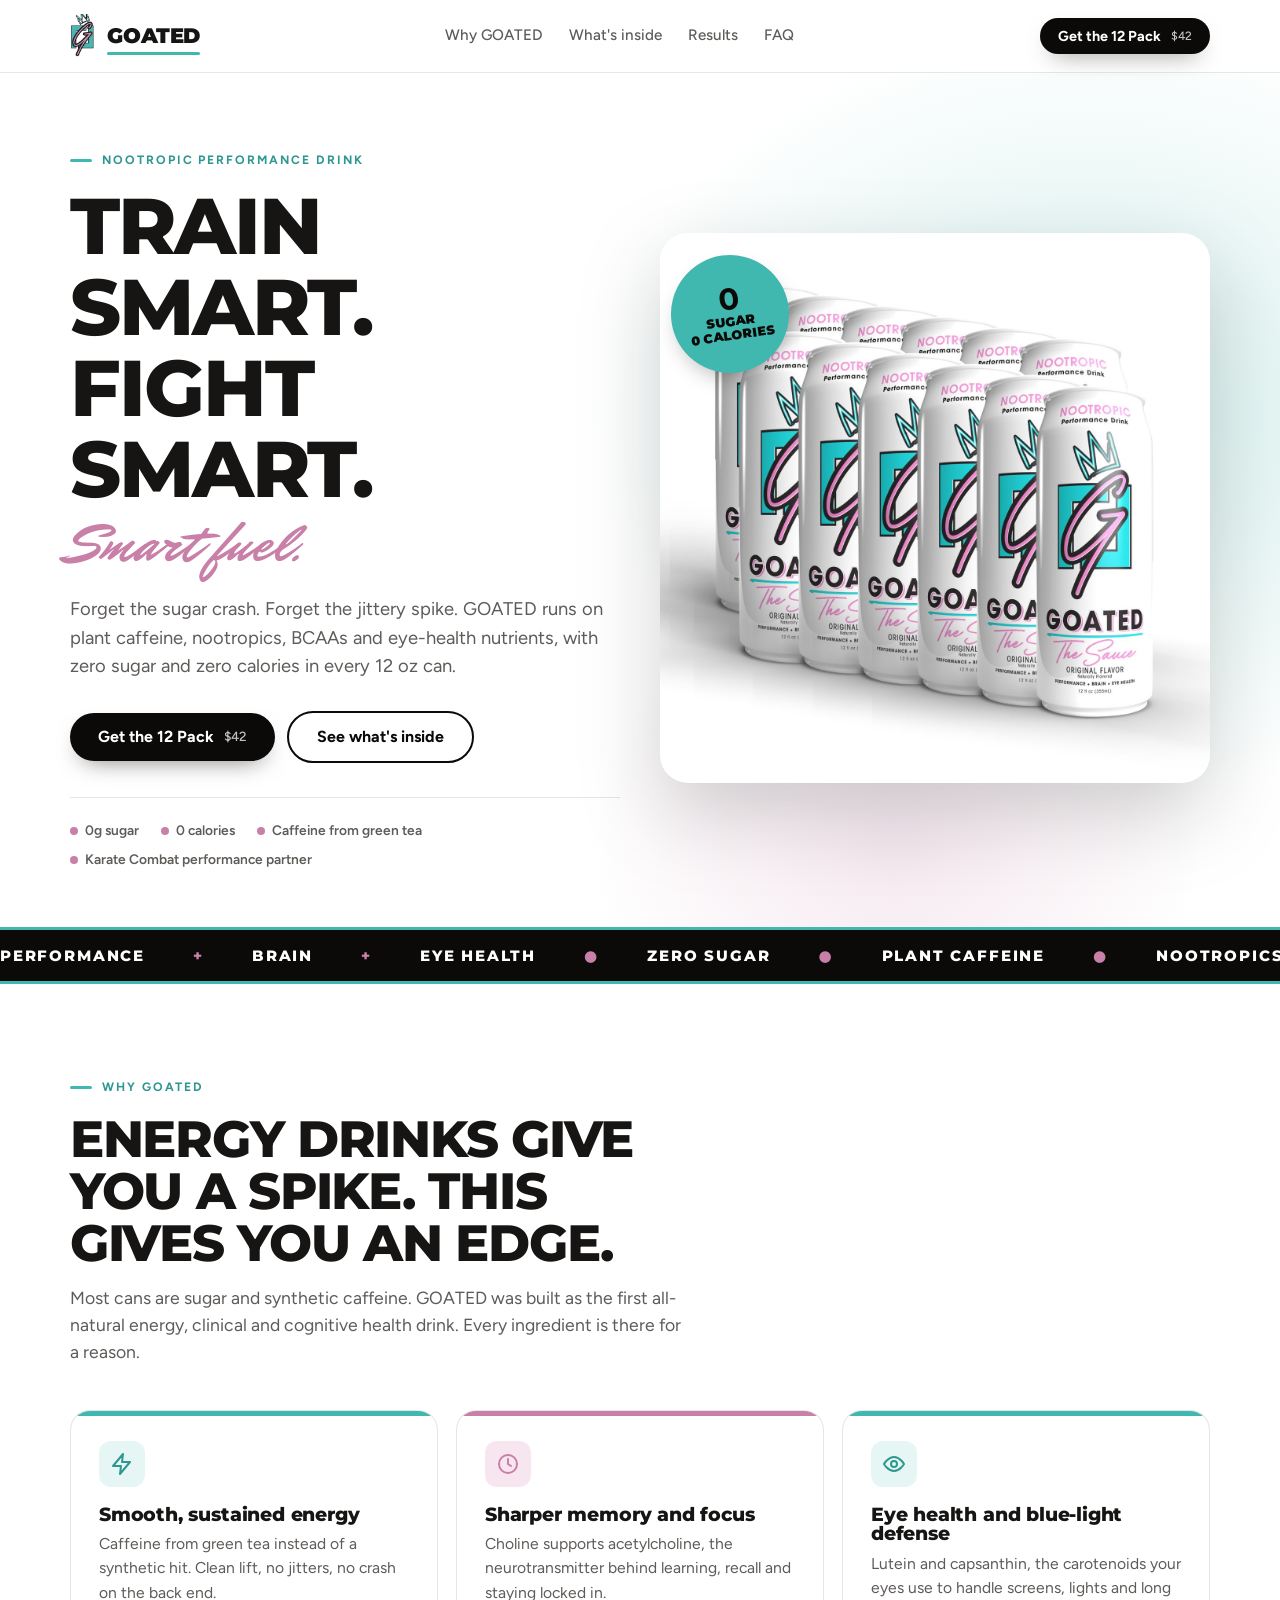
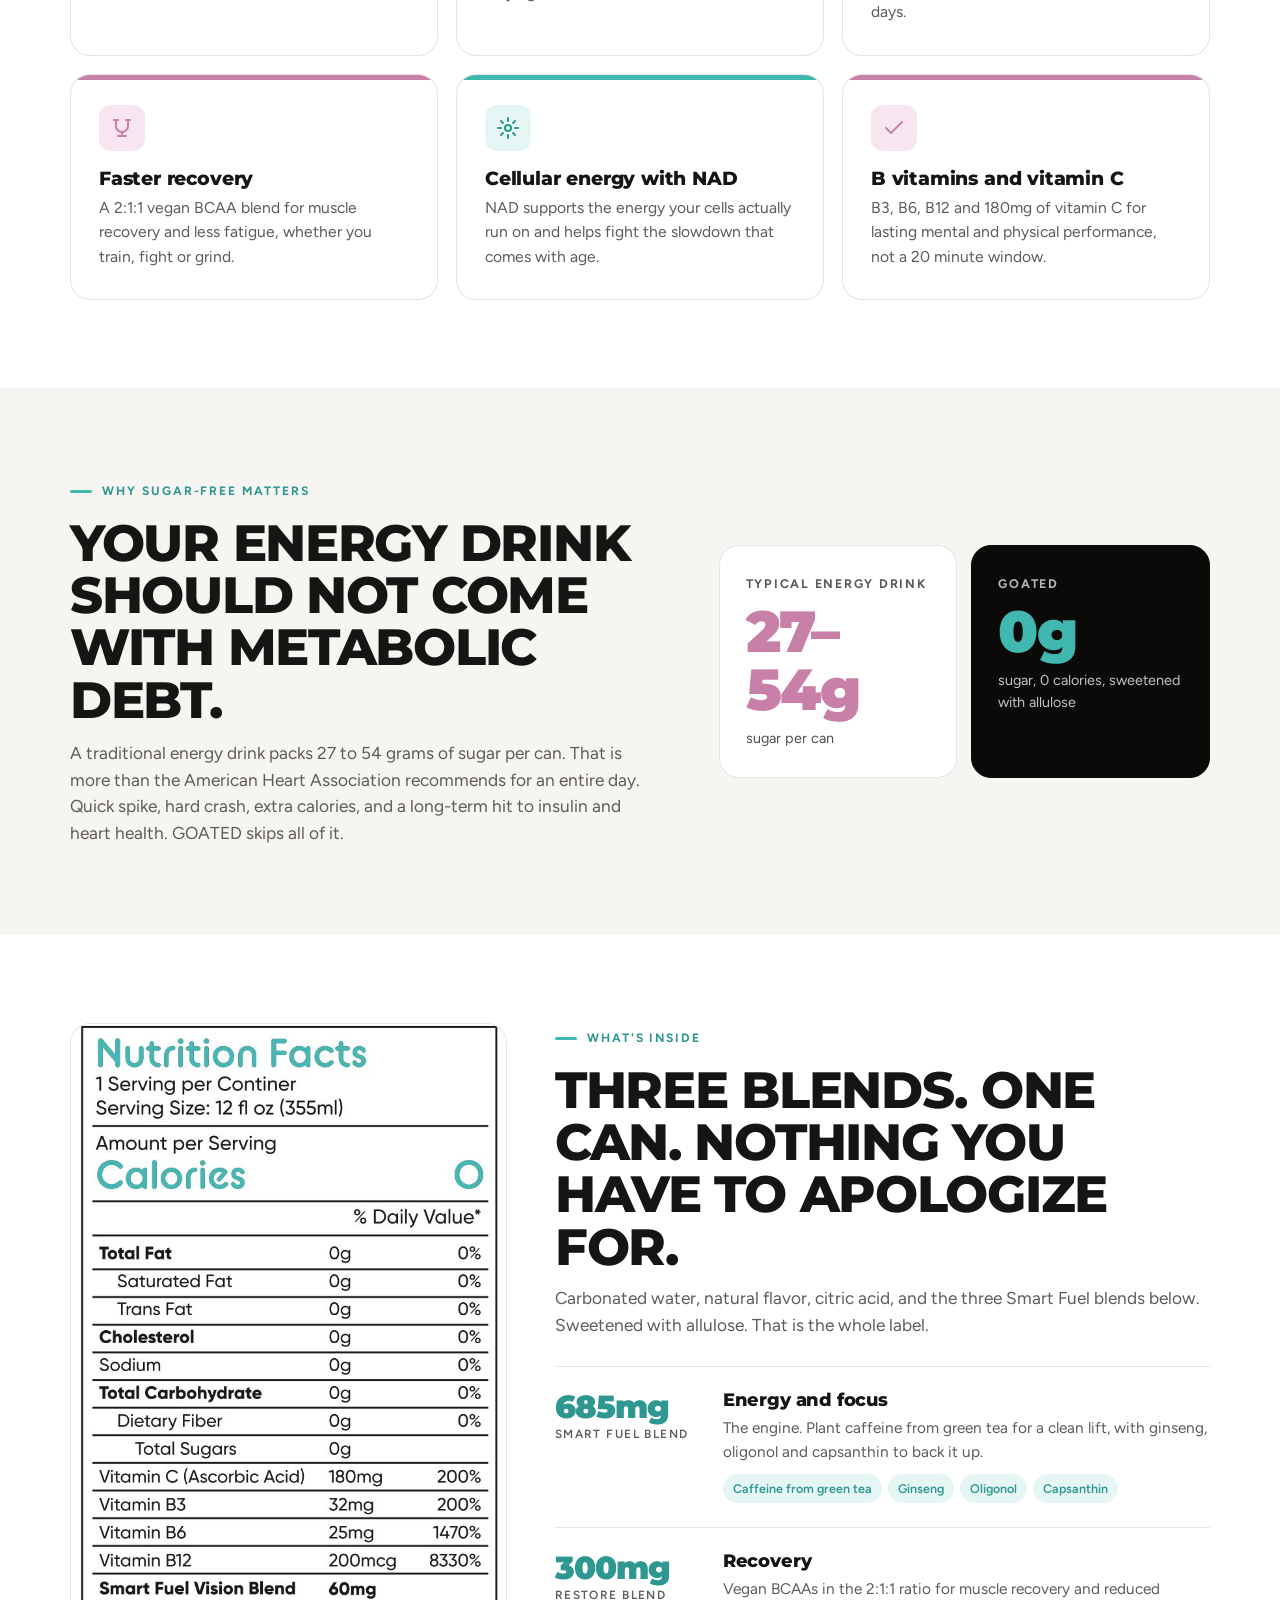
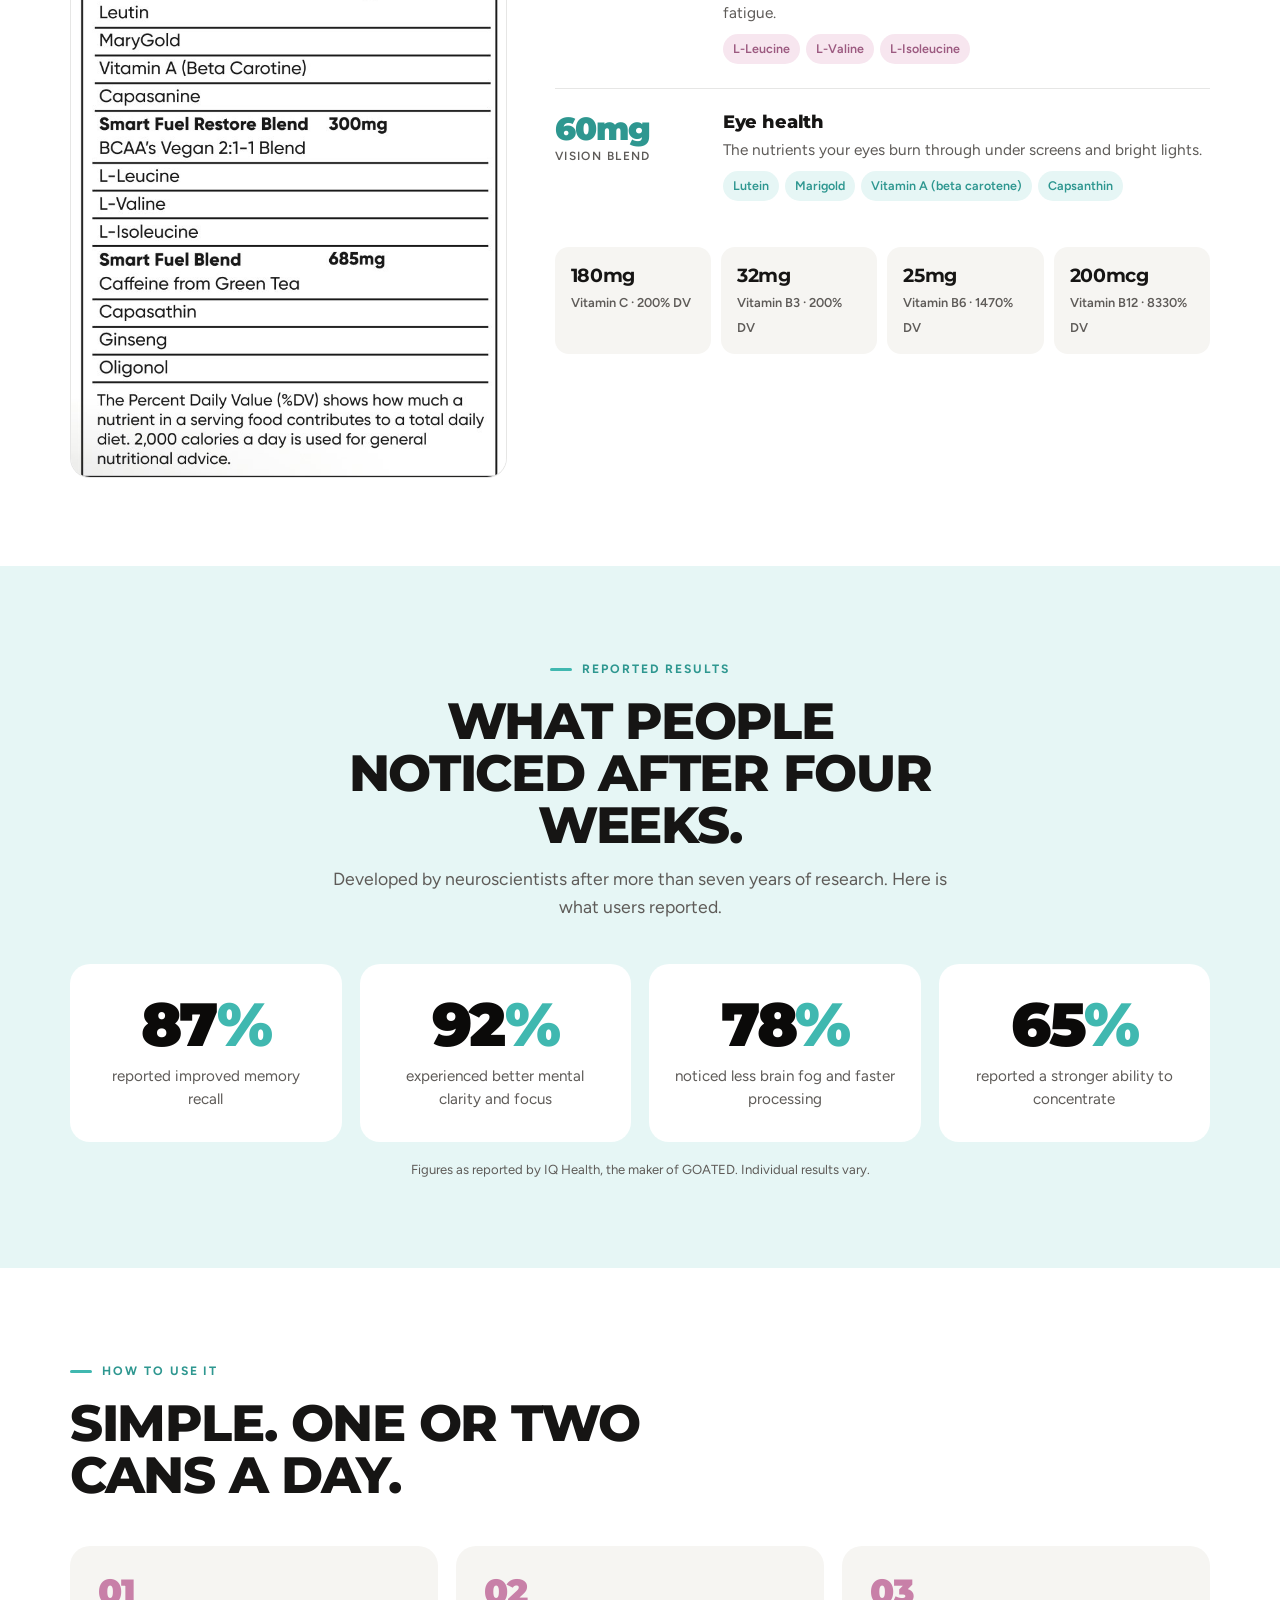
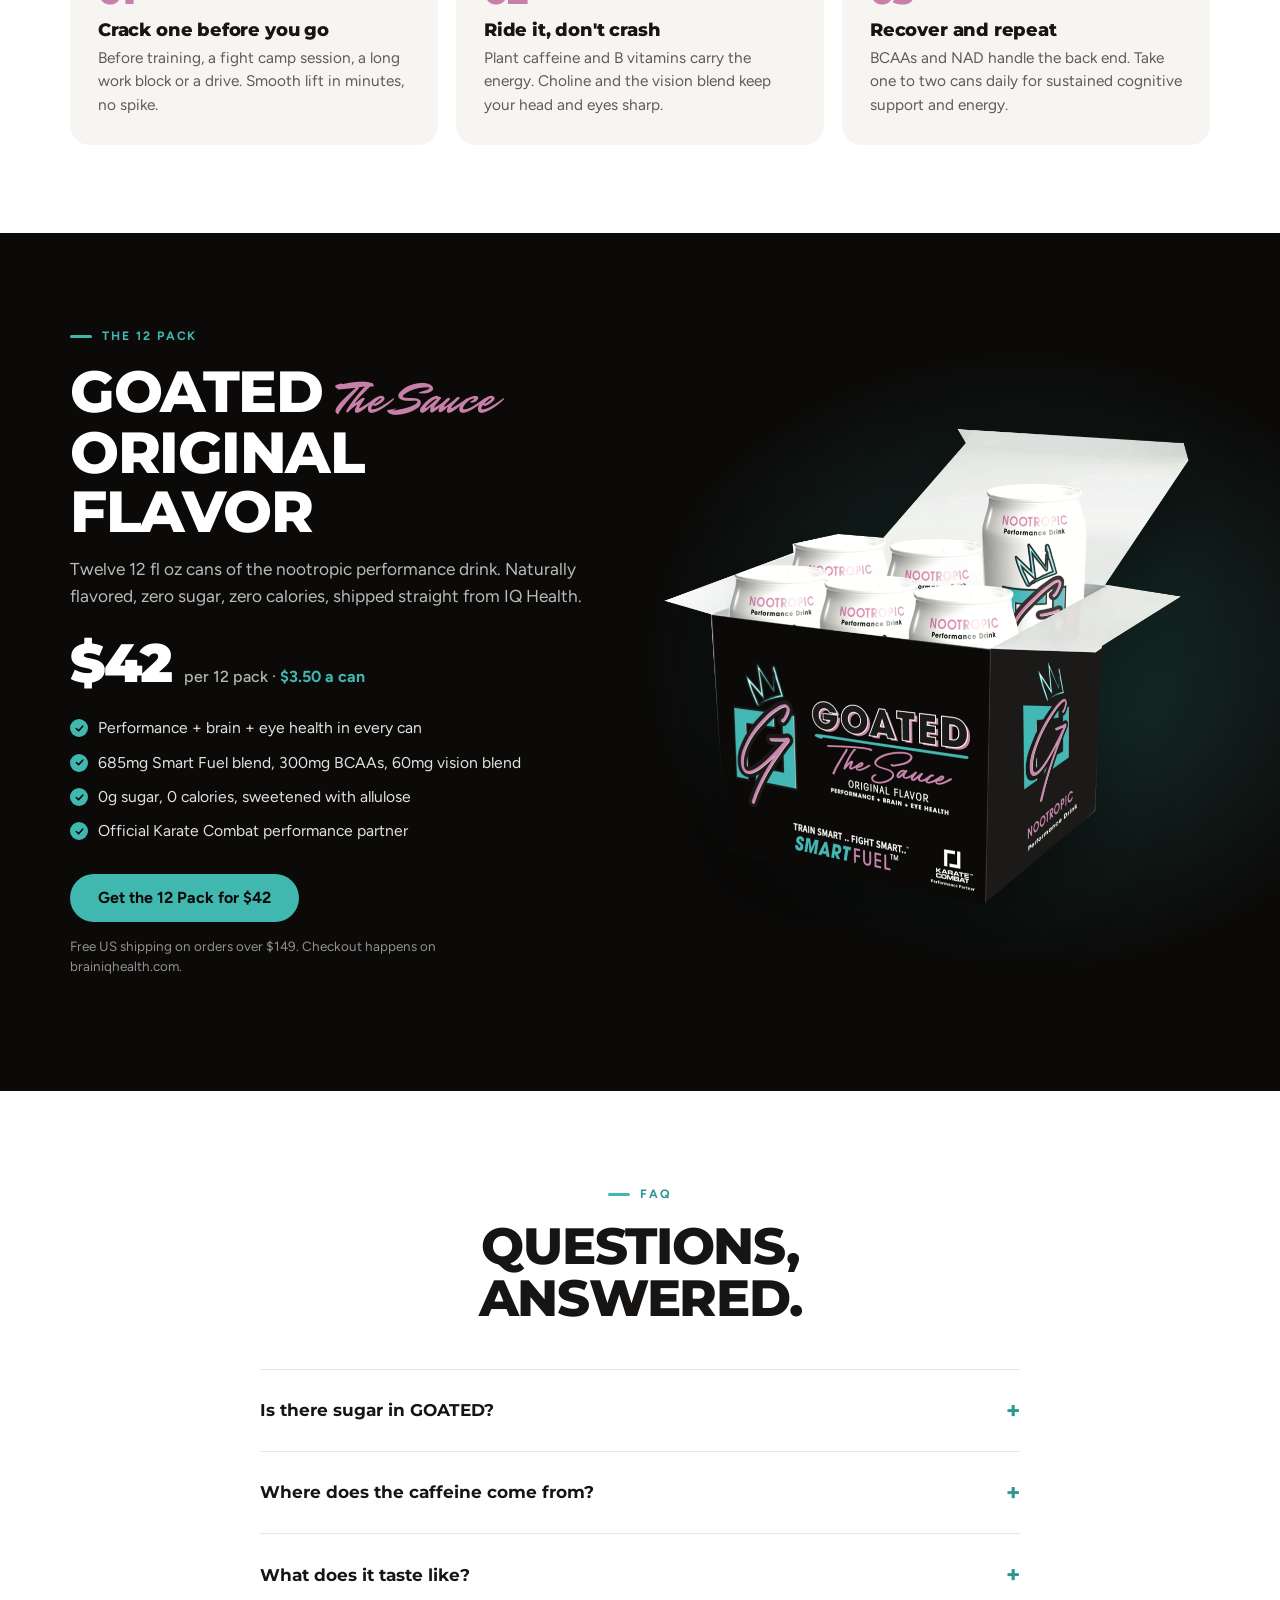
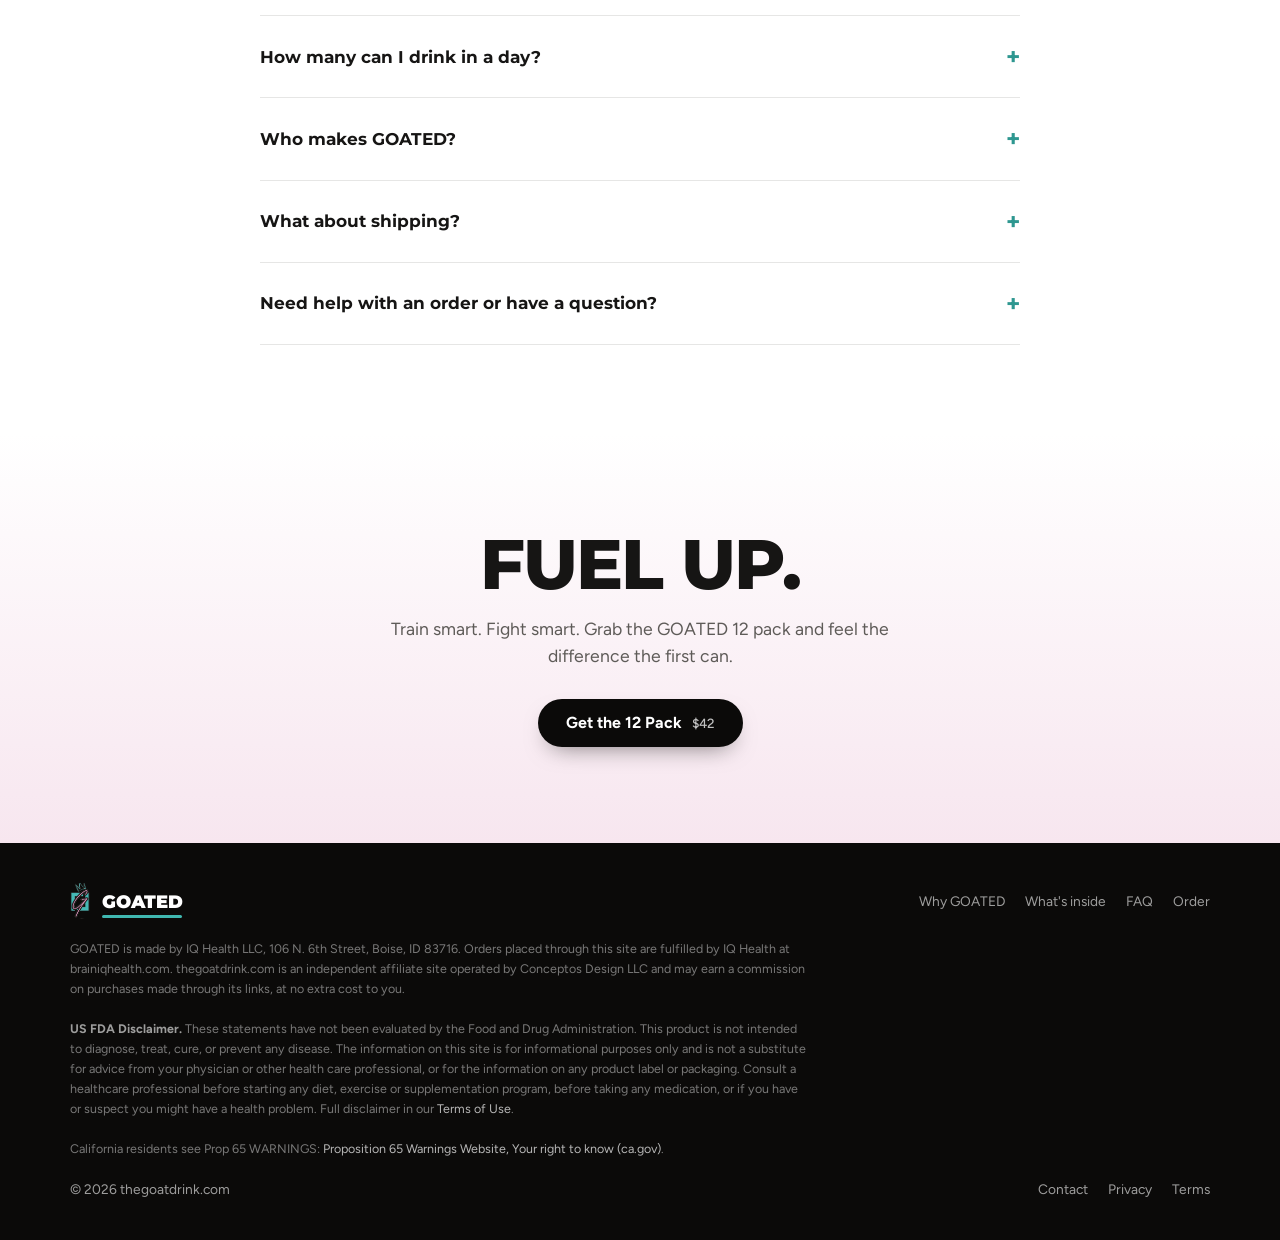
==== commit 0a598869: "Round the hero 12 pack image corners Co-Authored-By: Claude Fable 5.1 <noreply@anthropic.com>" ====
--- a/index.html
+++ b/index.html
@@ -80,7 +80,7 @@
   .hero p.lead{font-size:1.15rem;color:var(--muted);max-width:50ch;margin-bottom:30px}
   .hero-ctas{display:flex;gap:12px;flex-wrap:wrap;align-items:center}
   .hero-art{position:relative}
-  .hero-art img{width:100%;max-width:620px;margin-inline:auto;filter:drop-shadow(0 30px 40px rgba(11,10,9,.18))}
+  .hero-art img{width:100%;max-width:620px;margin-inline:auto;border-radius:28px;filter:drop-shadow(0 30px 40px rgba(11,10,9,.18))}
   .stamp{position:absolute;top:4%;left:2%;width:118px;height:118px;border-radius:50%;background:var(--teal);color:var(--black);display:grid;place-items:center;text-align:center;font-family:var(--head);font-weight:900;font-size:.8rem;line-height:1.1;text-transform:uppercase;transform:rotate(-8deg);box-shadow:0 10px 24px -10px rgba(11,10,9,.4)}
   .stamp b{display:block;font-size:1.9rem;line-height:1}
   .proof{display:flex;flex-wrap:wrap;gap:8px 22px;margin-top:34px;padding-top:22px;border-top:1px solid var(--line);font-size:.86rem;font-weight:600;color:var(--muted)}
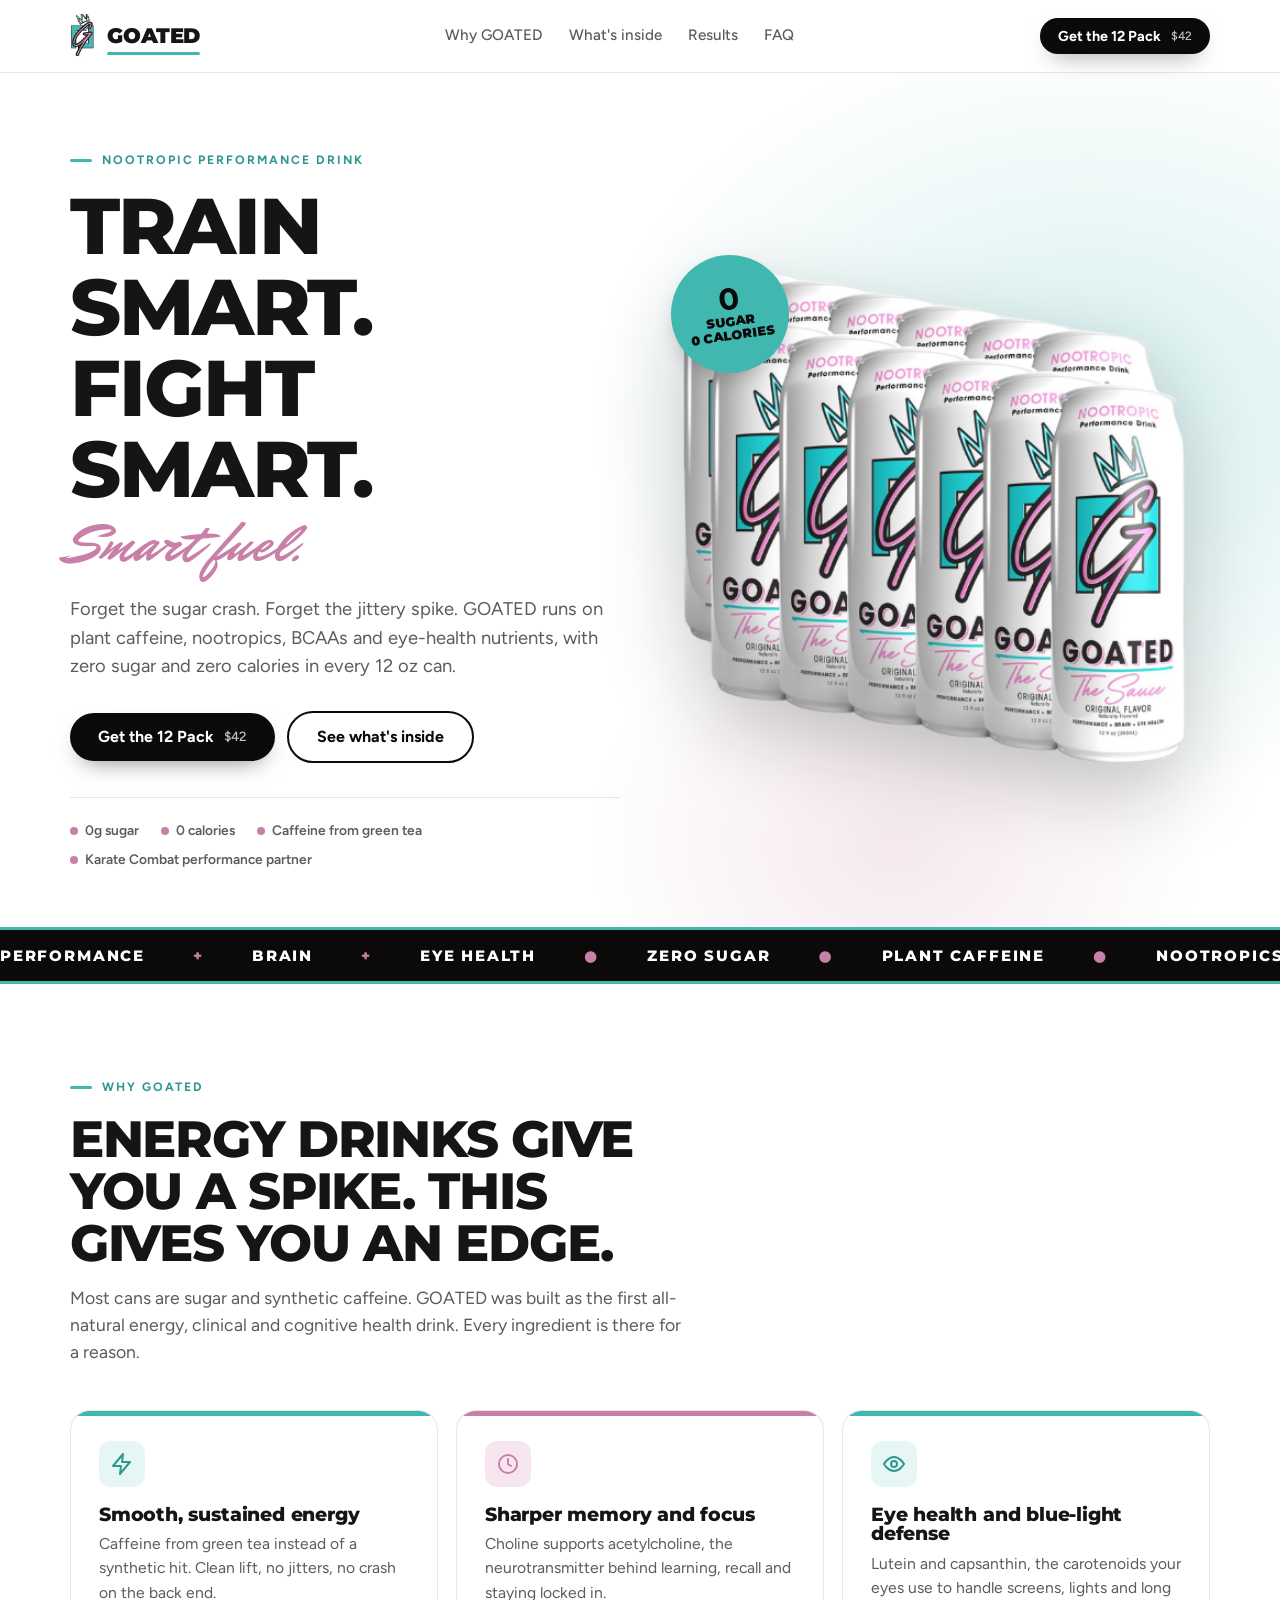
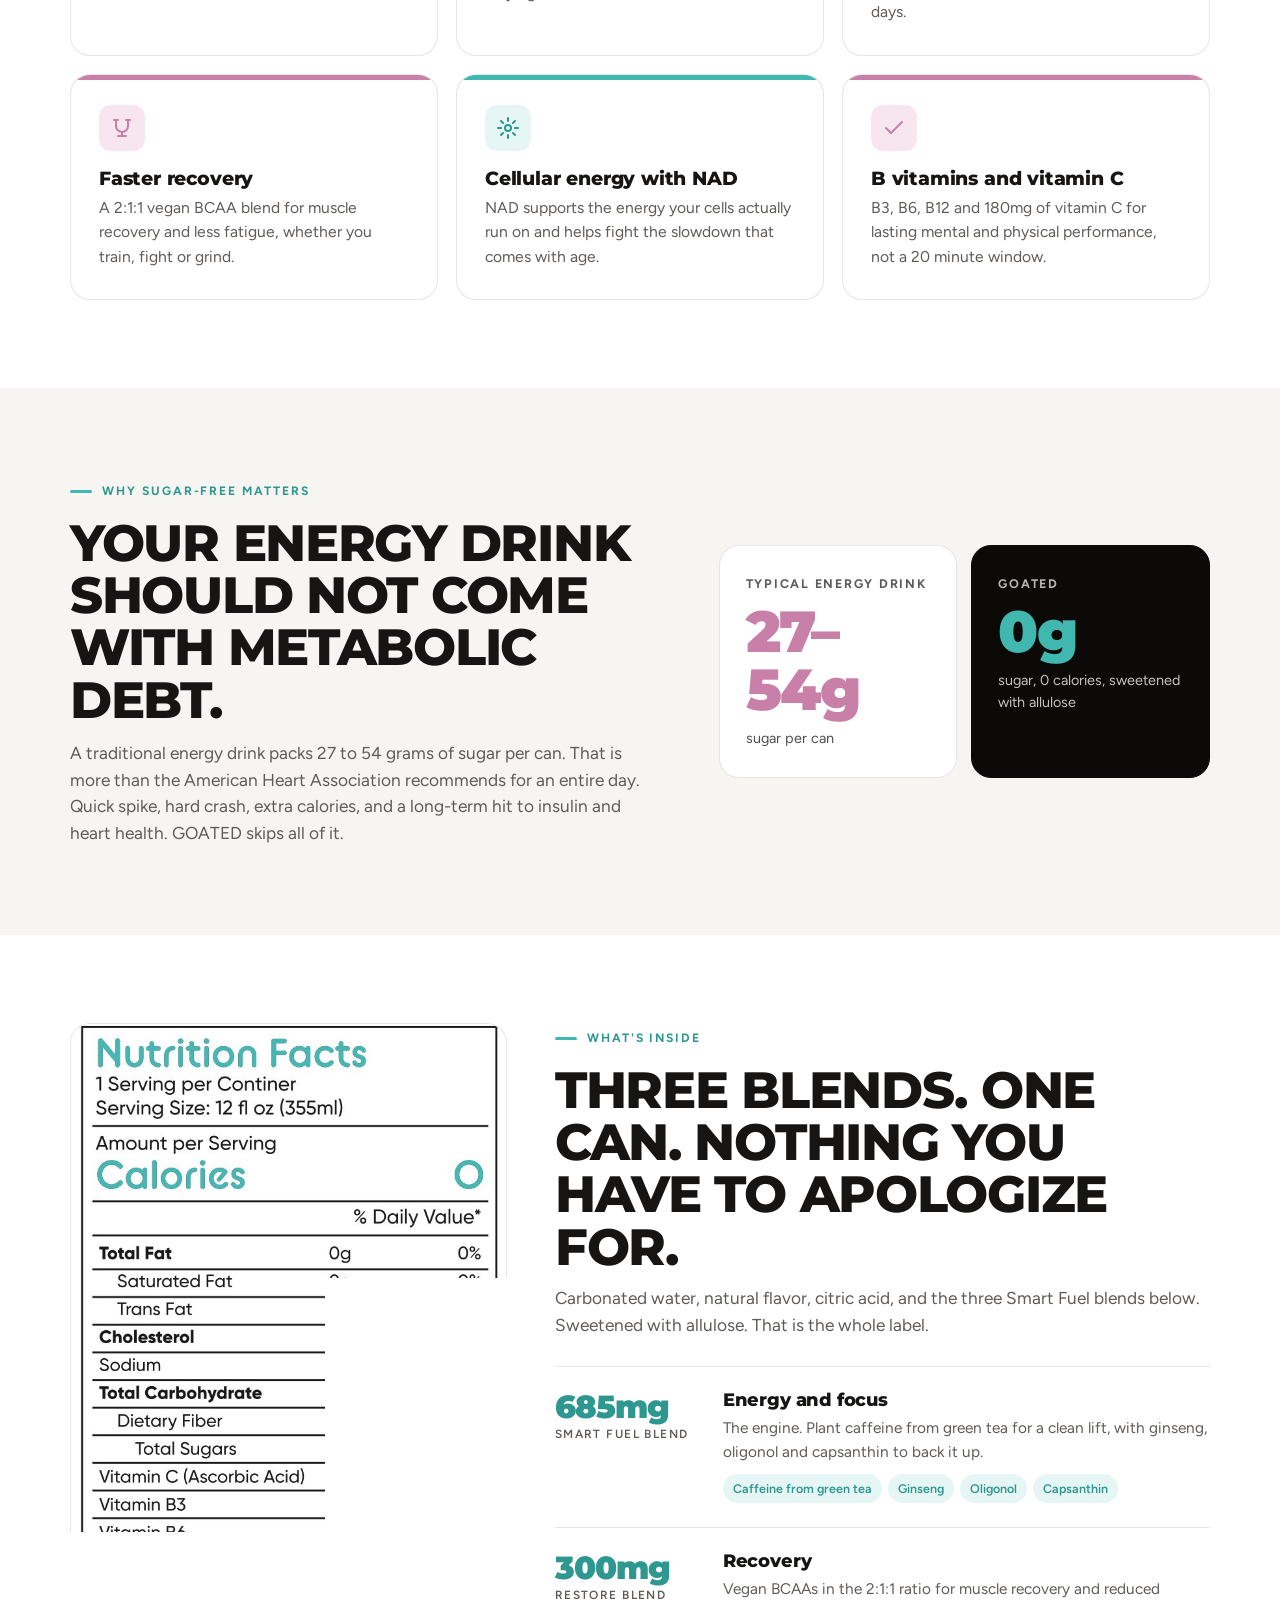
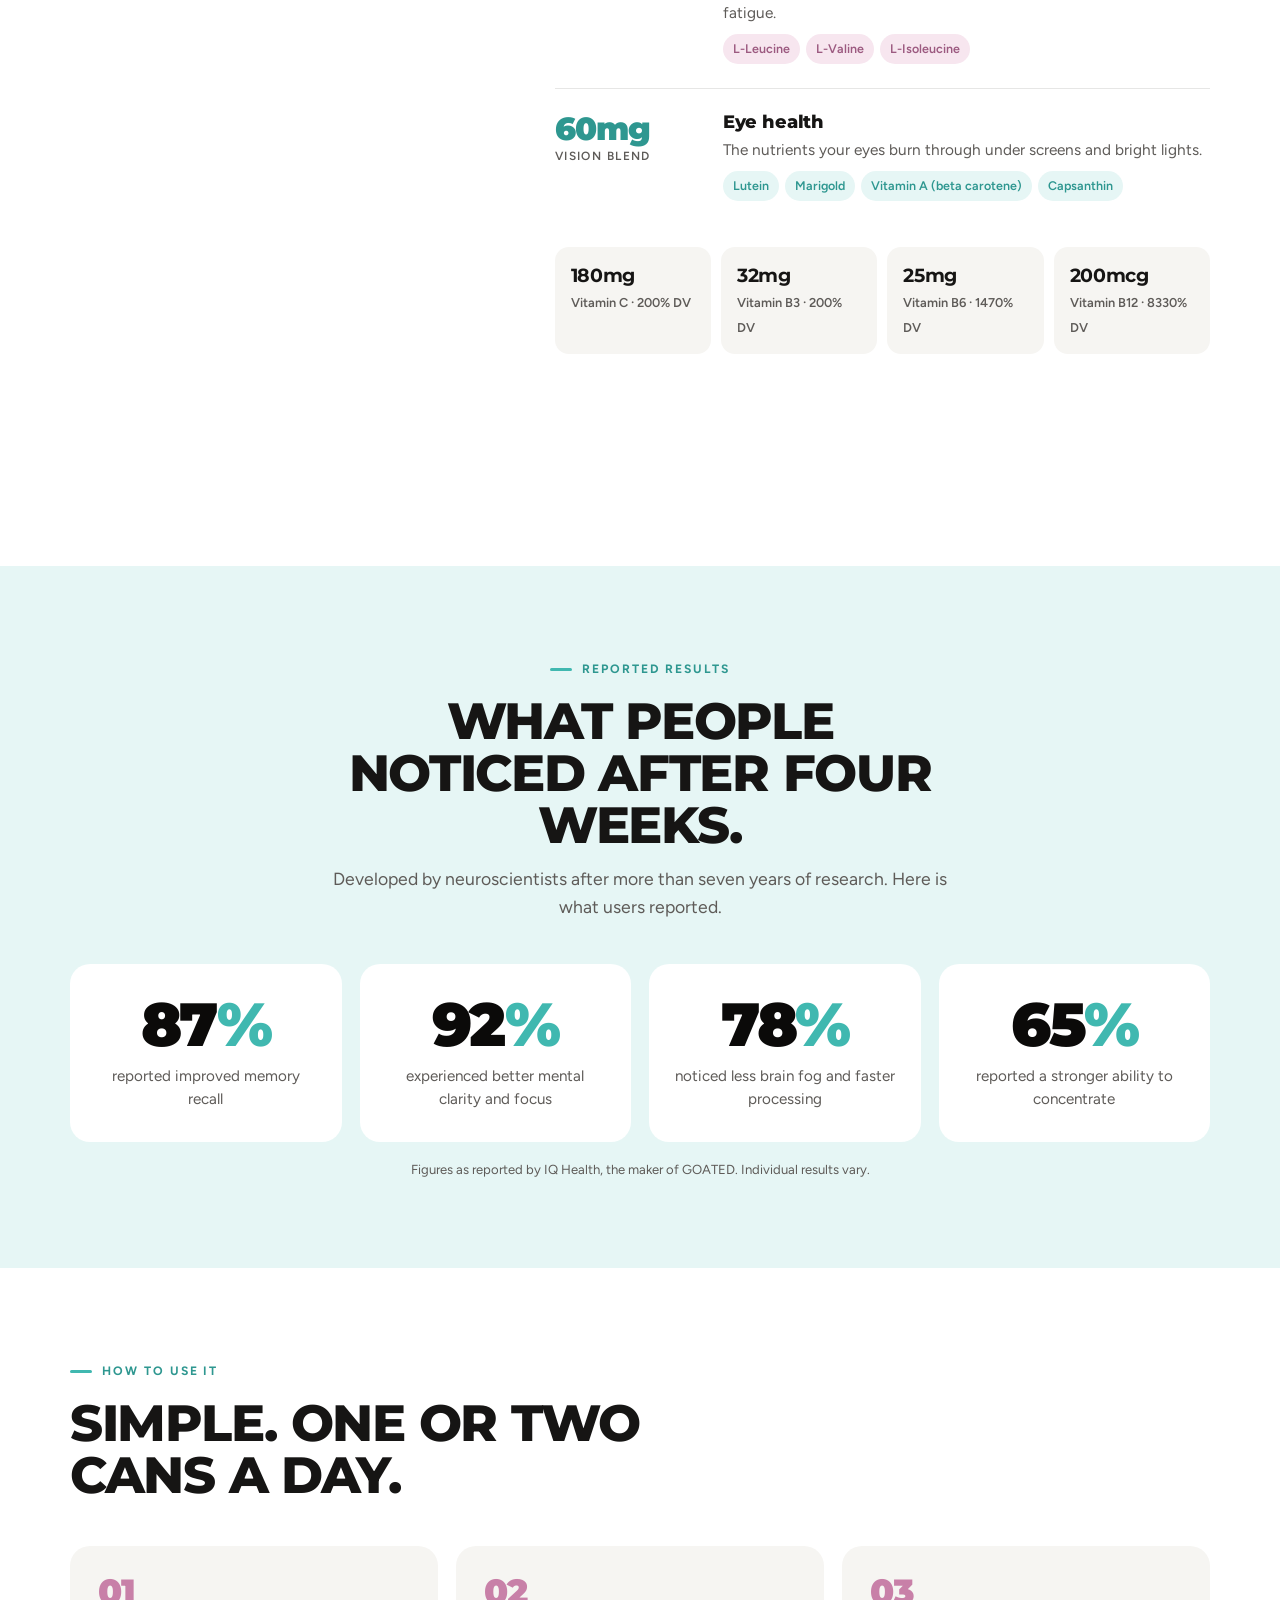
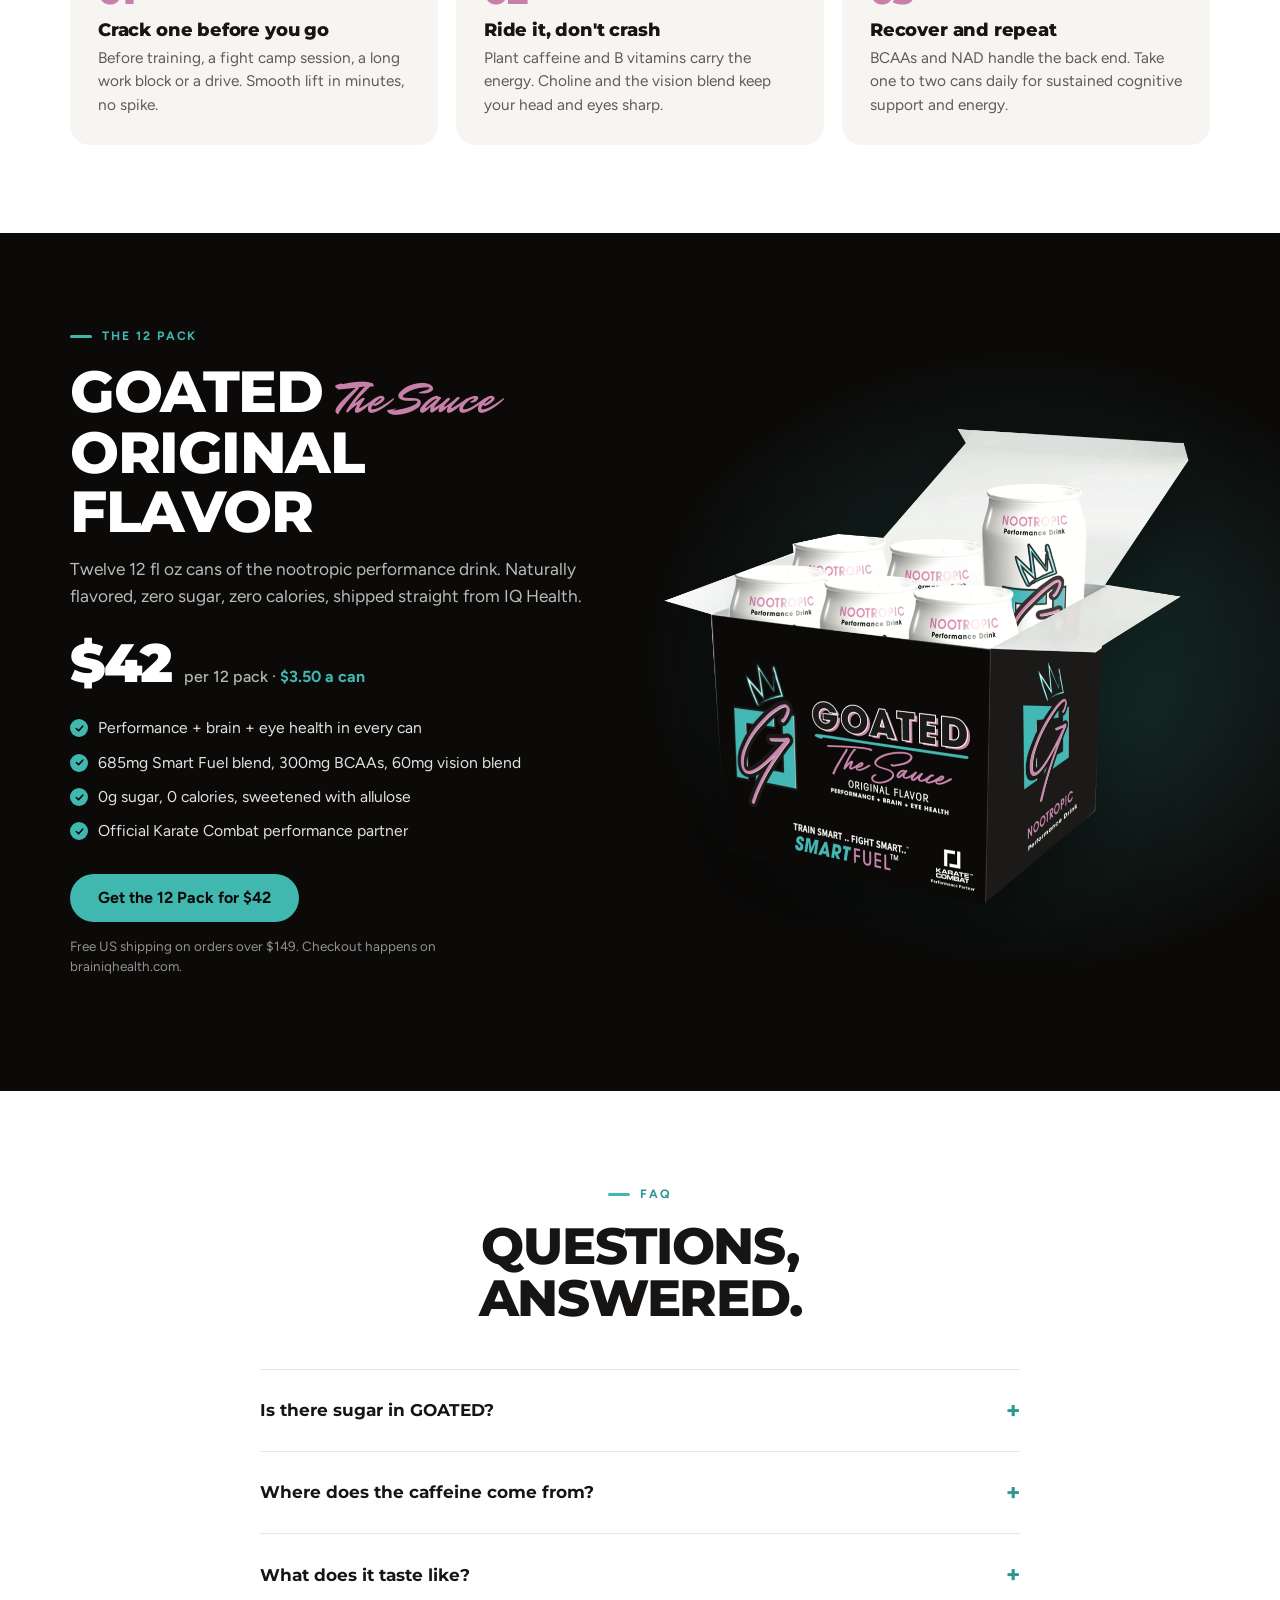
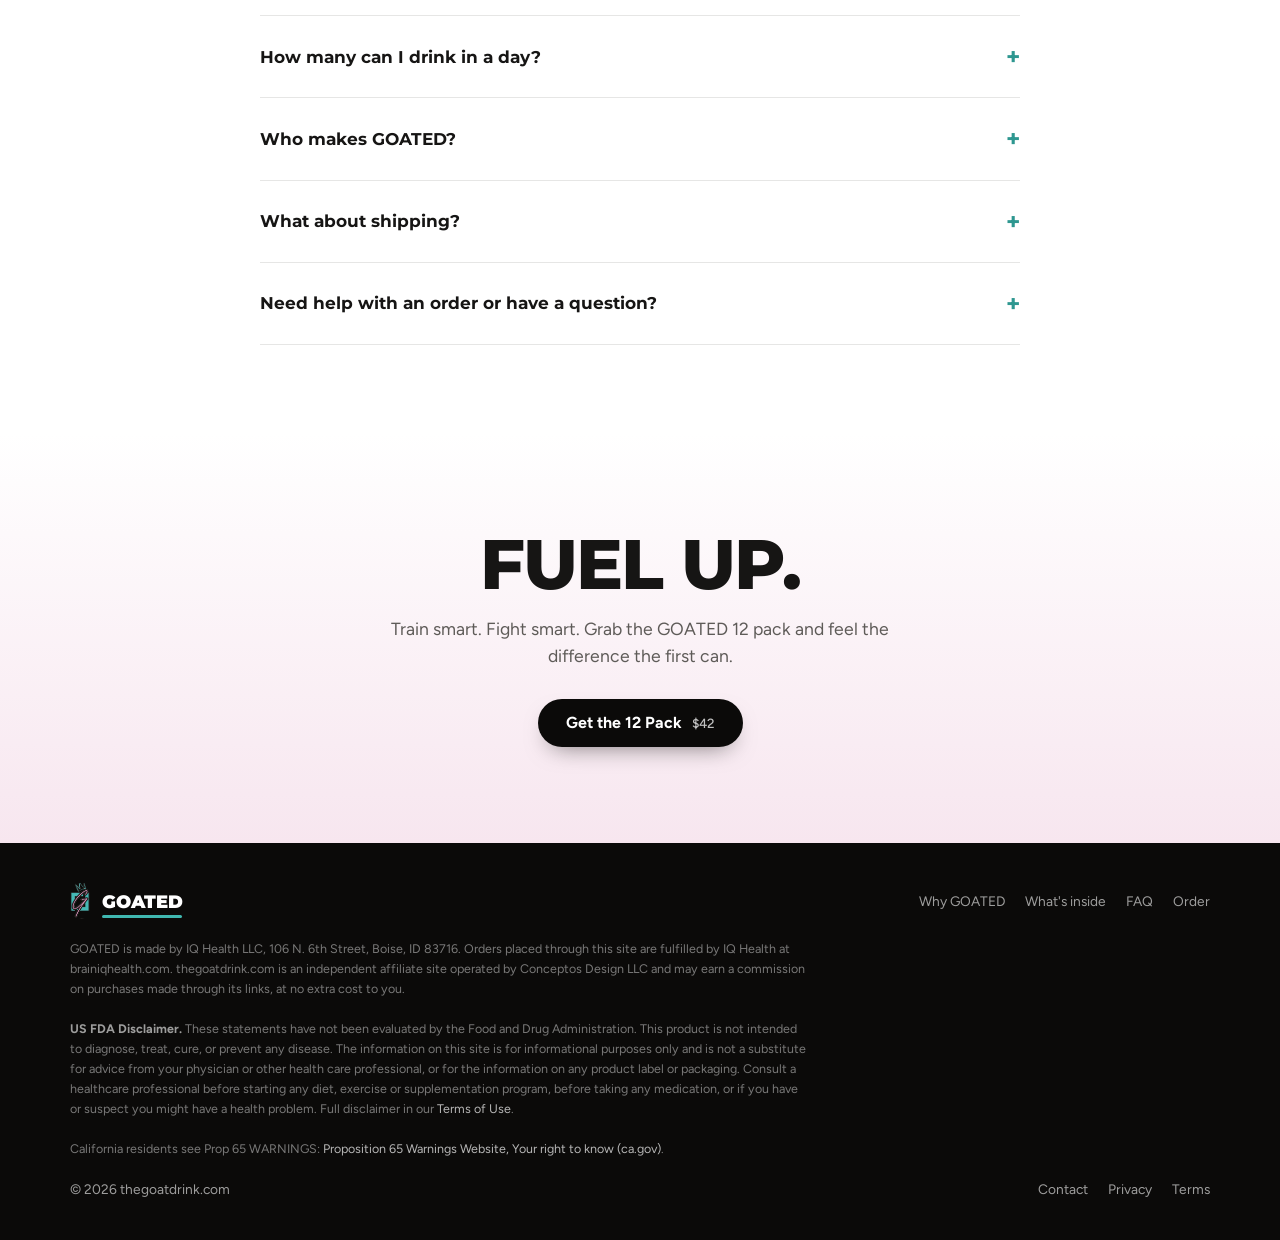
==== commit e041c682: "Hero: use Steve's goated12pack.png cutout Co-Authored-By: Claude Fable 5.1 <noreply@anthropic.com>" ====
--- a/index.html
+++ b/index.html
@@ -80,7 +80,7 @@
   .hero p.lead{font-size:1.15rem;color:var(--muted);max-width:50ch;margin-bottom:30px}
   .hero-ctas{display:flex;gap:12px;flex-wrap:wrap;align-items:center}
   .hero-art{position:relative}
-  .hero-art img{width:100%;max-width:620px;margin-inline:auto;border-radius:28px;filter:drop-shadow(0 30px 40px rgba(11,10,9,.18))}
+  .hero-art img{width:100%;max-width:560px;margin-inline:auto;filter:drop-shadow(0 30px 40px rgba(11,10,9,.22))}
   .stamp{position:absolute;top:4%;left:2%;width:118px;height:118px;border-radius:50%;background:var(--teal);color:var(--black);display:grid;place-items:center;text-align:center;font-family:var(--head);font-weight:900;font-size:.8rem;line-height:1.1;text-transform:uppercase;transform:rotate(-8deg);box-shadow:0 10px 24px -10px rgba(11,10,9,.4)}
   .stamp b{display:block;font-size:1.9rem;line-height:1}
   .proof{display:flex;flex-wrap:wrap;gap:8px 22px;margin-top:34px;padding-top:22px;border-top:1px solid var(--line);font-size:.86rem;font-weight:600;color:var(--muted)}
@@ -240,7 +240,7 @@
         </div>
       </div>
       <div class="hero-art">
-        <img src="images/hero-12pack.jpg" alt="GOATED The Sauce nootropic performance drink, 12 pack of white cans" width="1400" height="1400" fetchpriority="high">
+        <img src="images/goated12pack.png" alt="GOATED The Sauce nootropic performance drink, 12 pack of white cans" width="500" height="500" fetchpriority="high">
         <div class="stamp" aria-hidden="true"><div><b>0</b>sugar<br>0 calories</div></div>
       </div>
     </div>
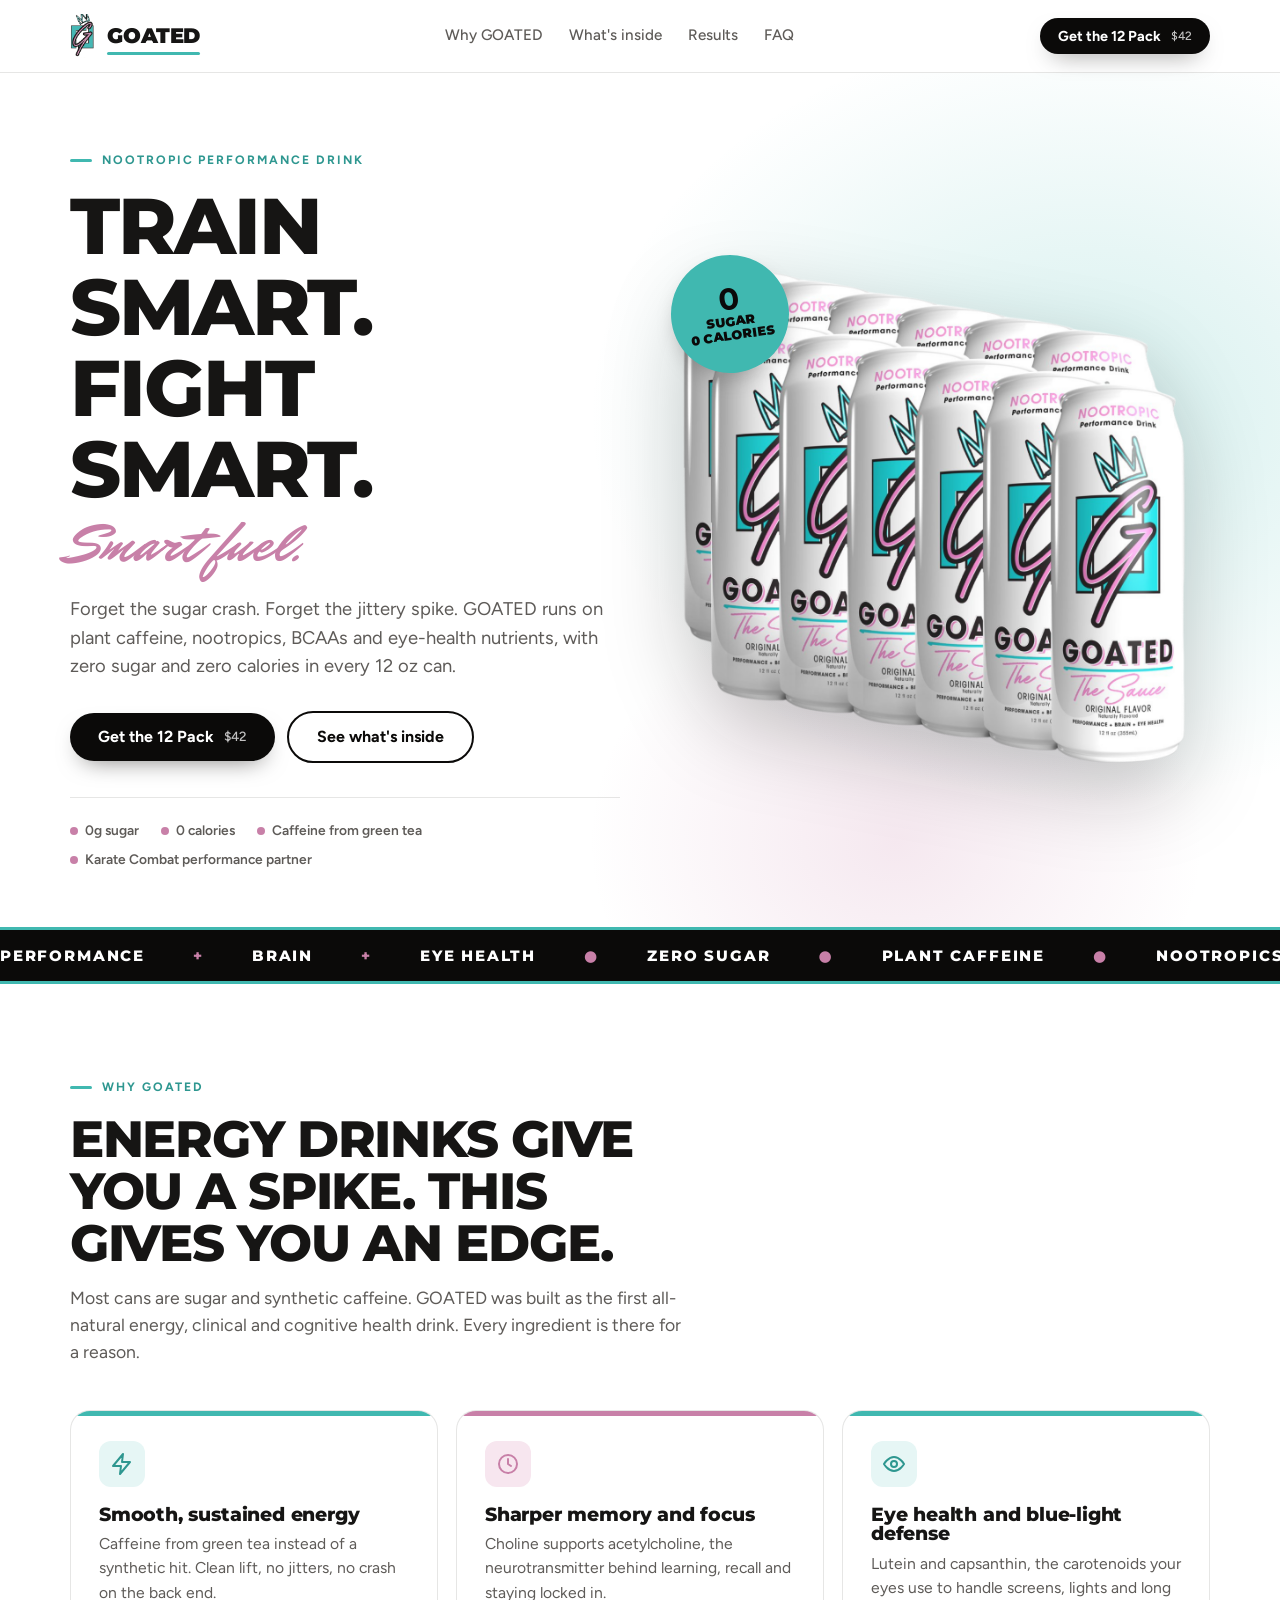
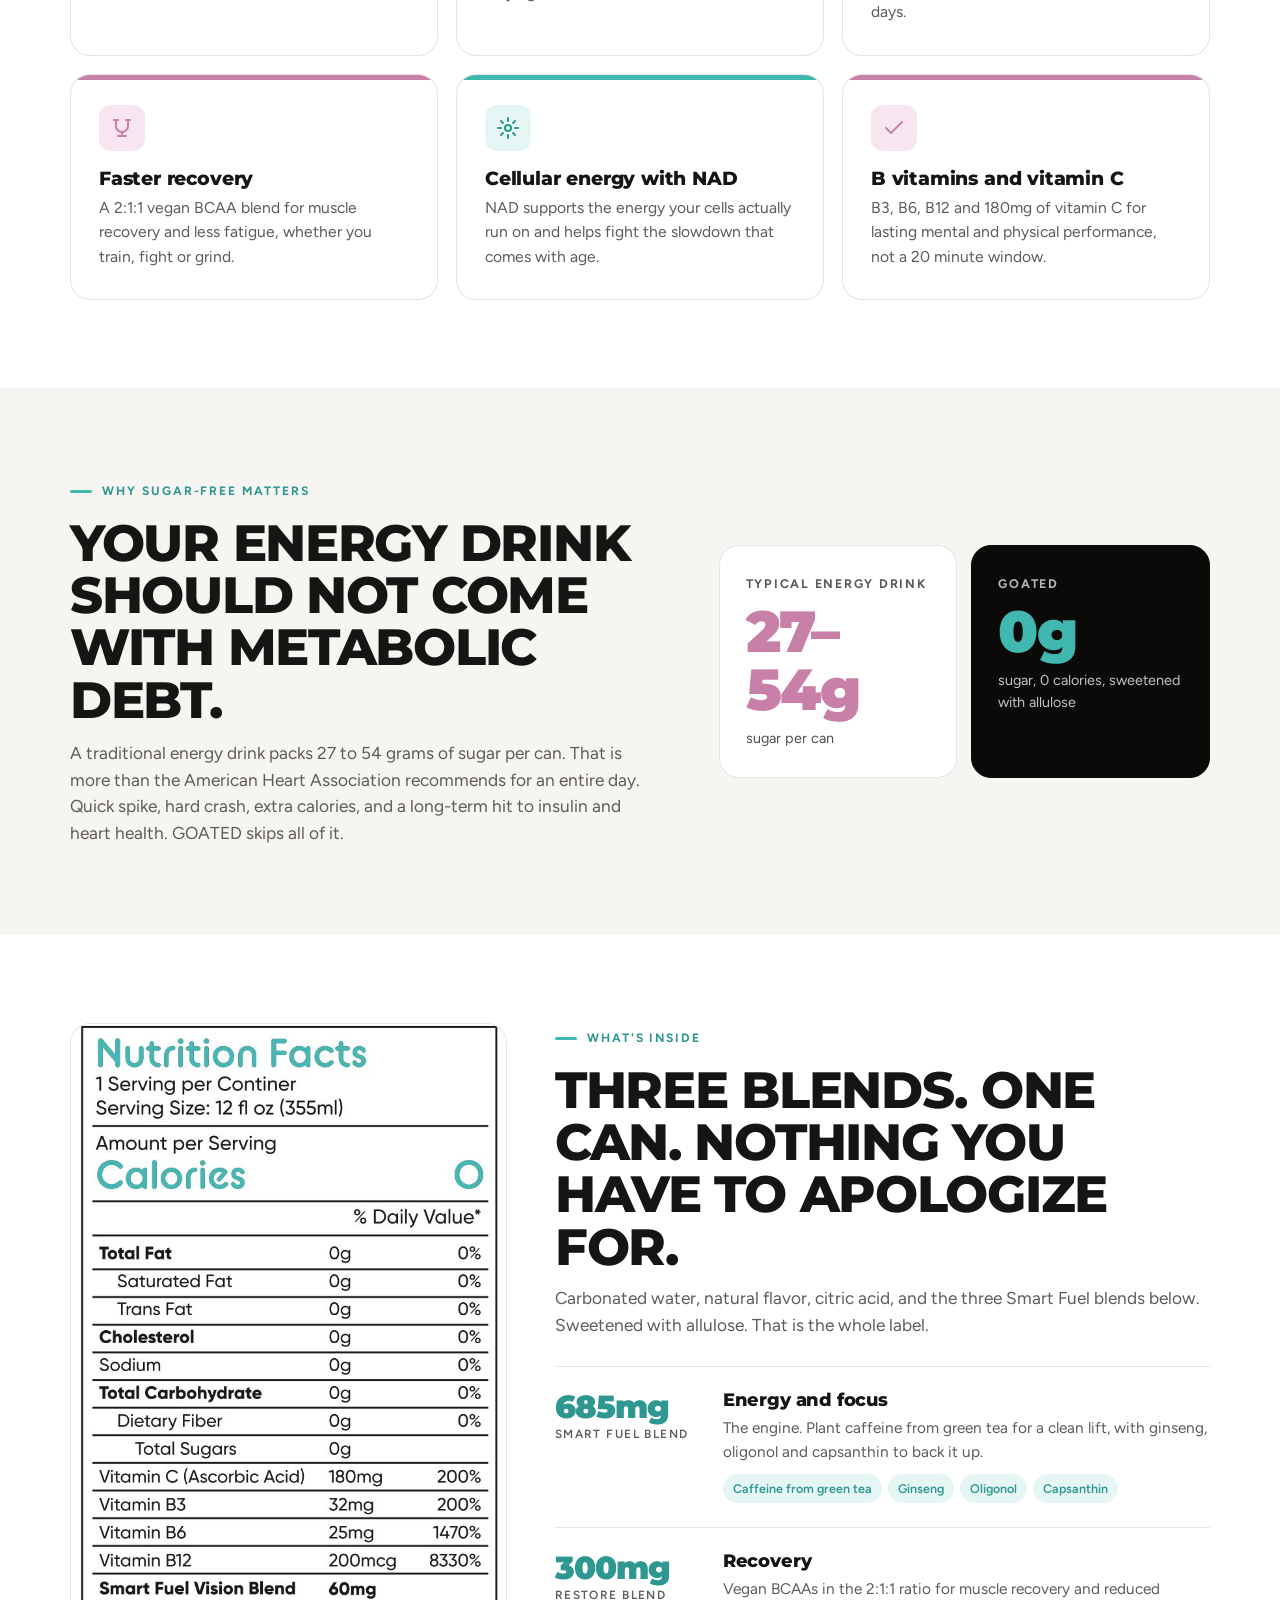
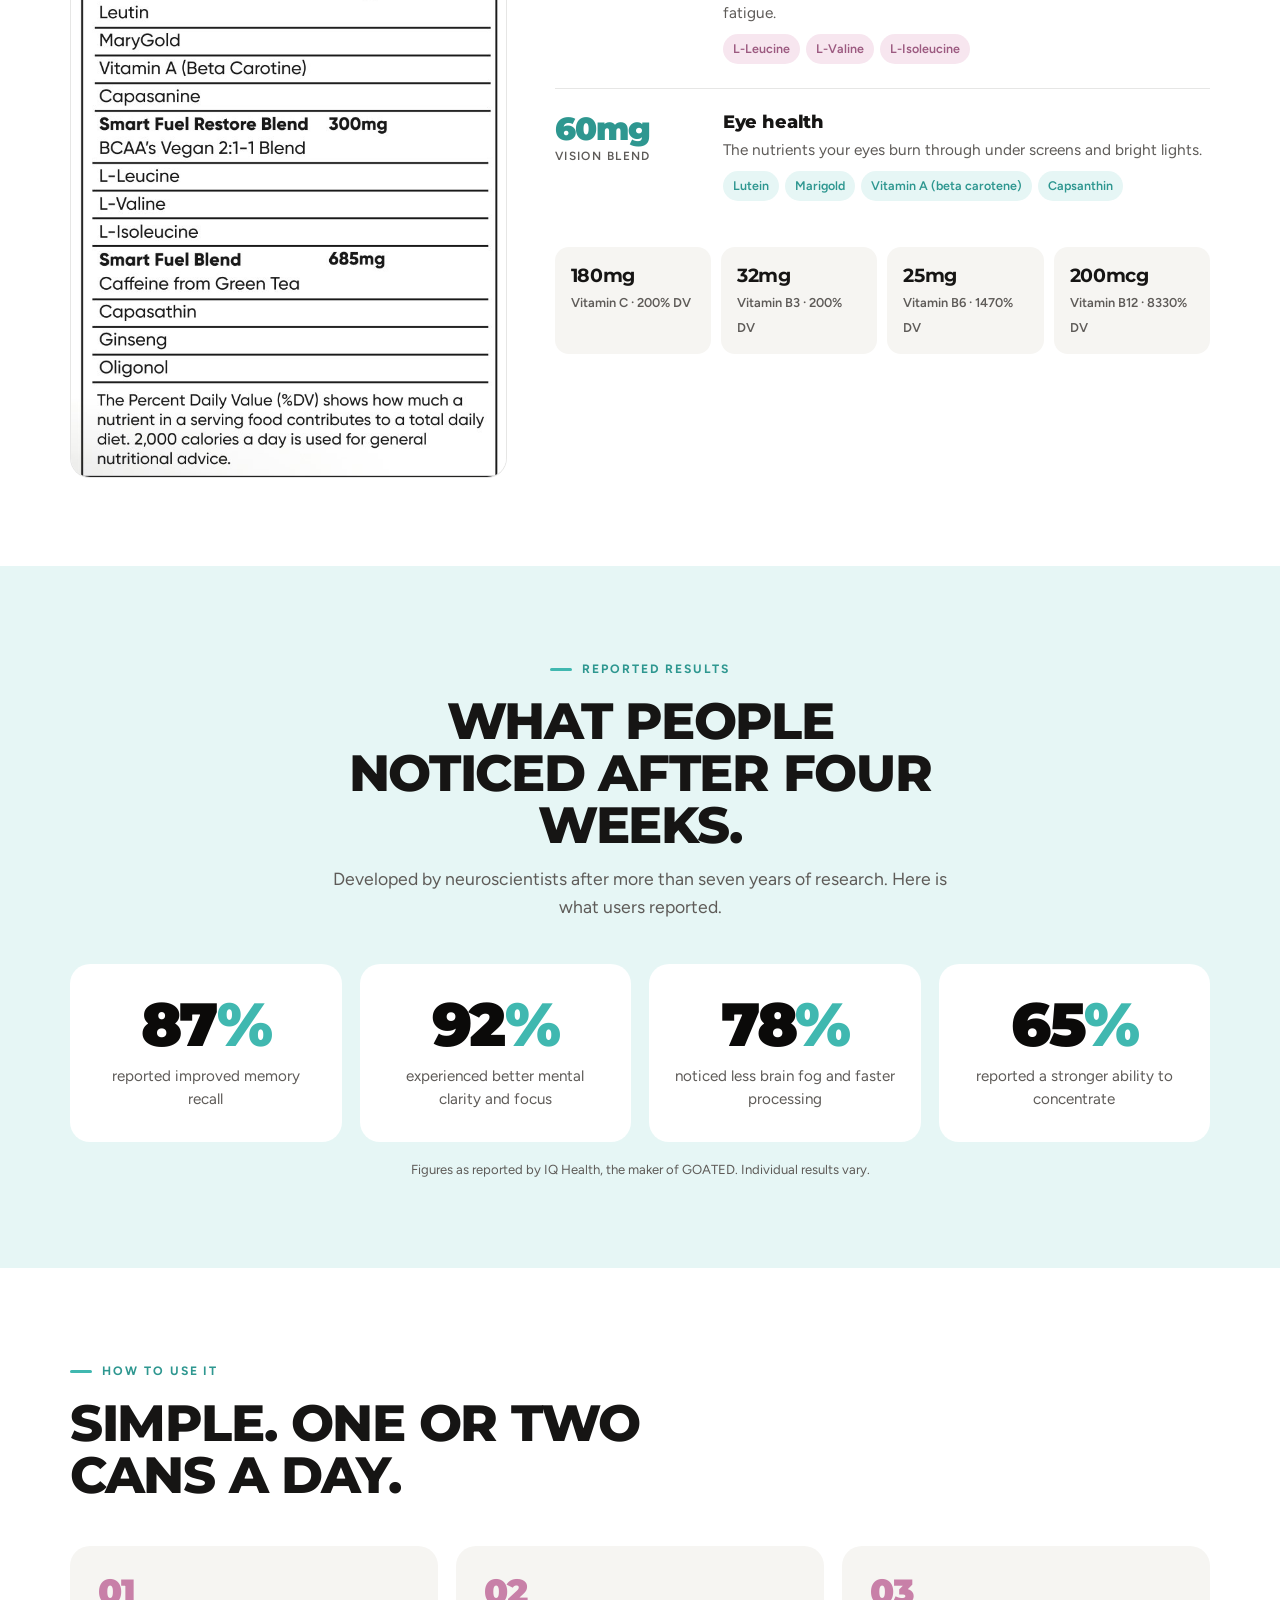
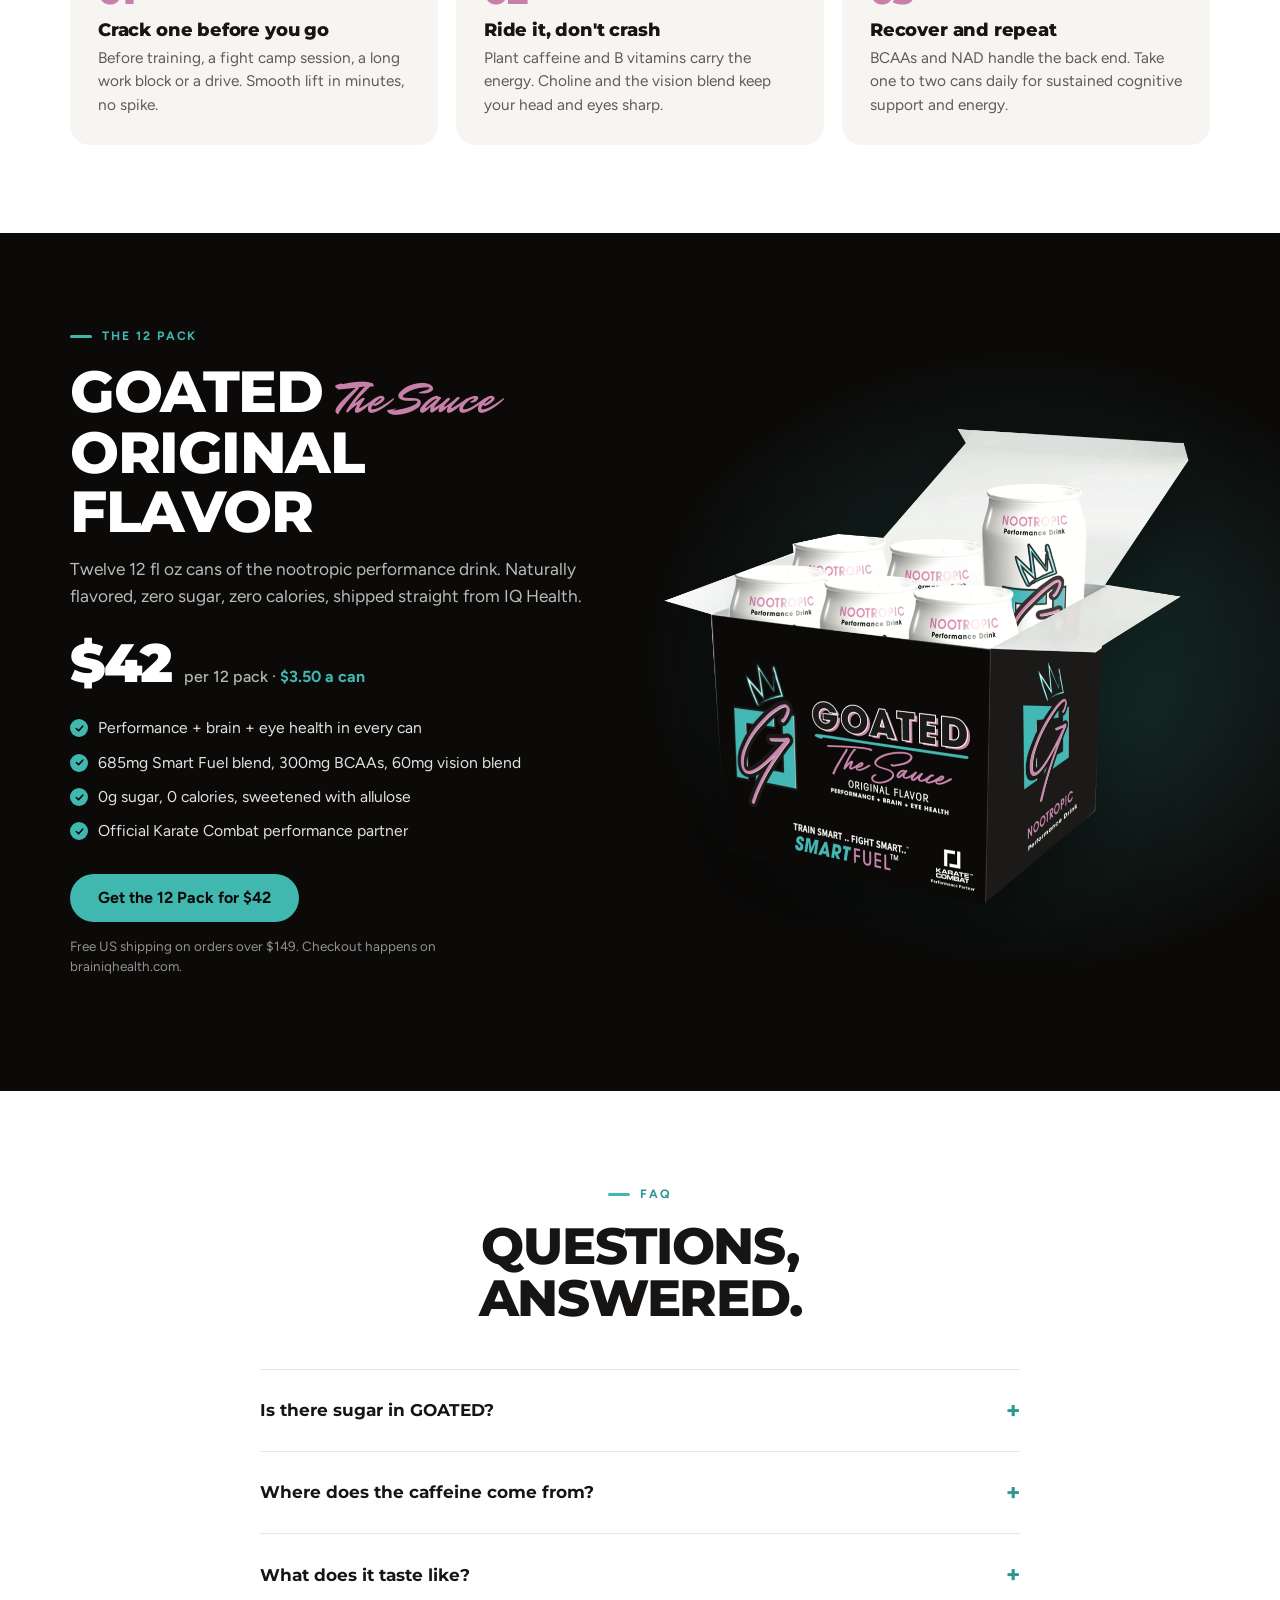
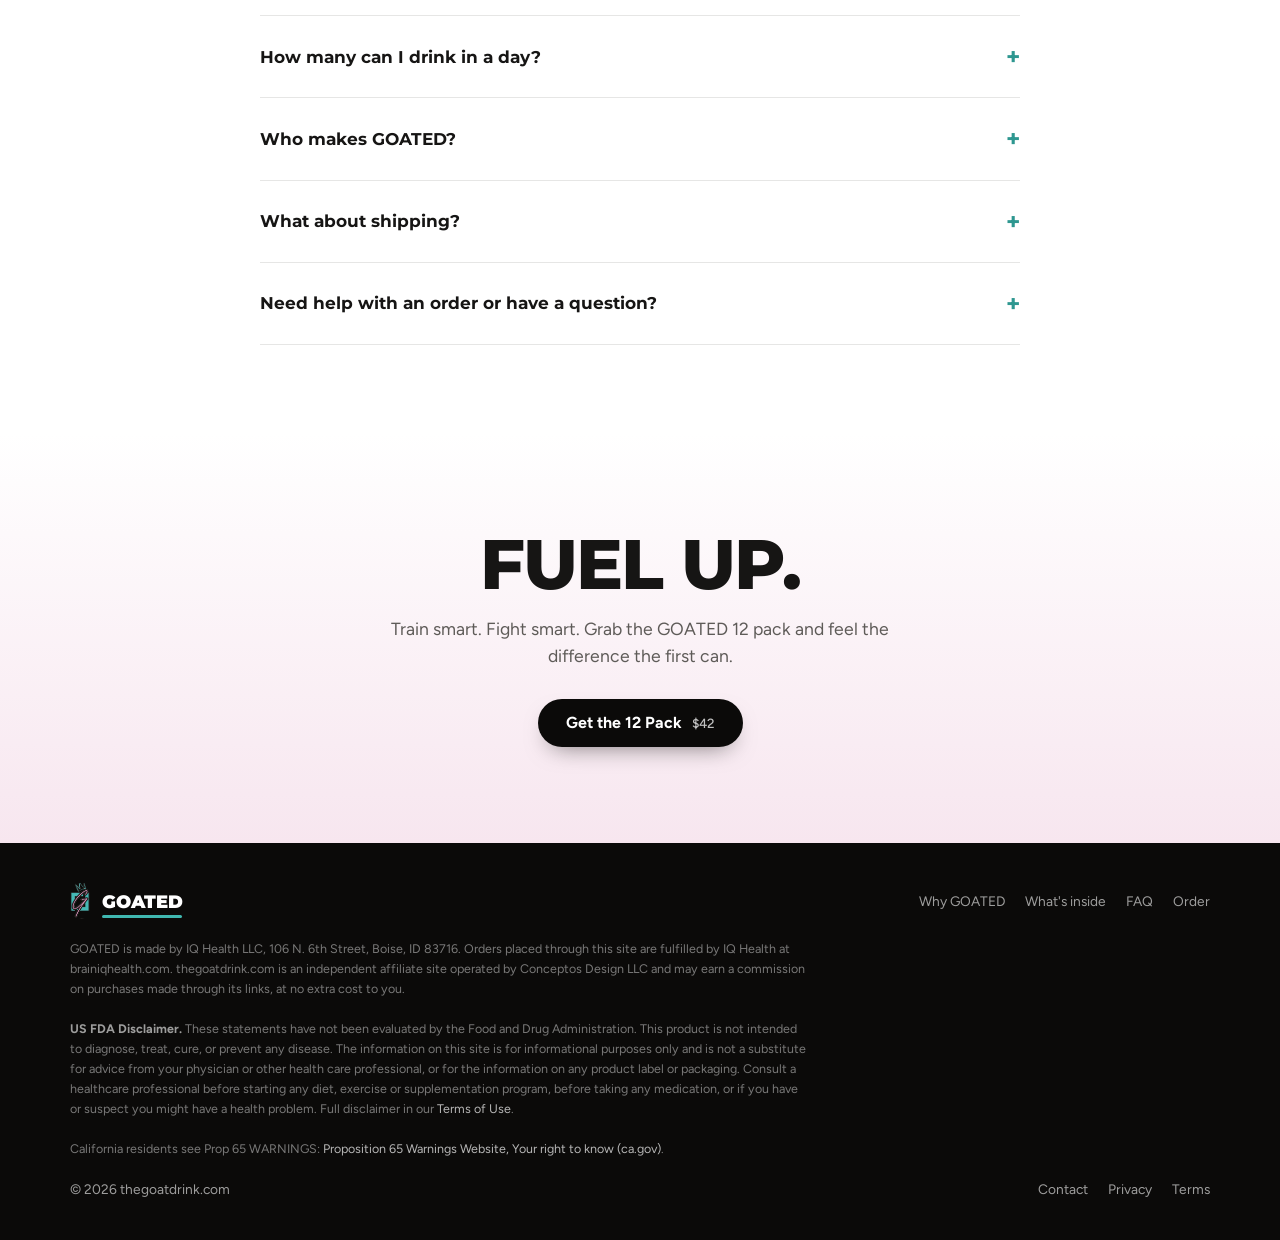
==== commit 7e202753: "Hero: larger goated12pack.png Co-Authored-By: Claude Fable 5.1 <noreply@anthropic.com>" ====
--- a/index.html
+++ b/index.html
@@ -240,7 +240,7 @@
         </div>
       </div>
       <div class="hero-art">
-        <img src="images/goated12pack.png" alt="GOATED The Sauce nootropic performance drink, 12 pack of white cans" width="500" height="500" fetchpriority="high">
+        <img src="images/goated12pack.png" alt="GOATED The Sauce nootropic performance drink, 12 pack of white cans" width="1250" height="1250" fetchpriority="high">
         <div class="stamp" aria-hidden="true"><div><b>0</b>sugar<br>0 calories</div></div>
       </div>
     </div>
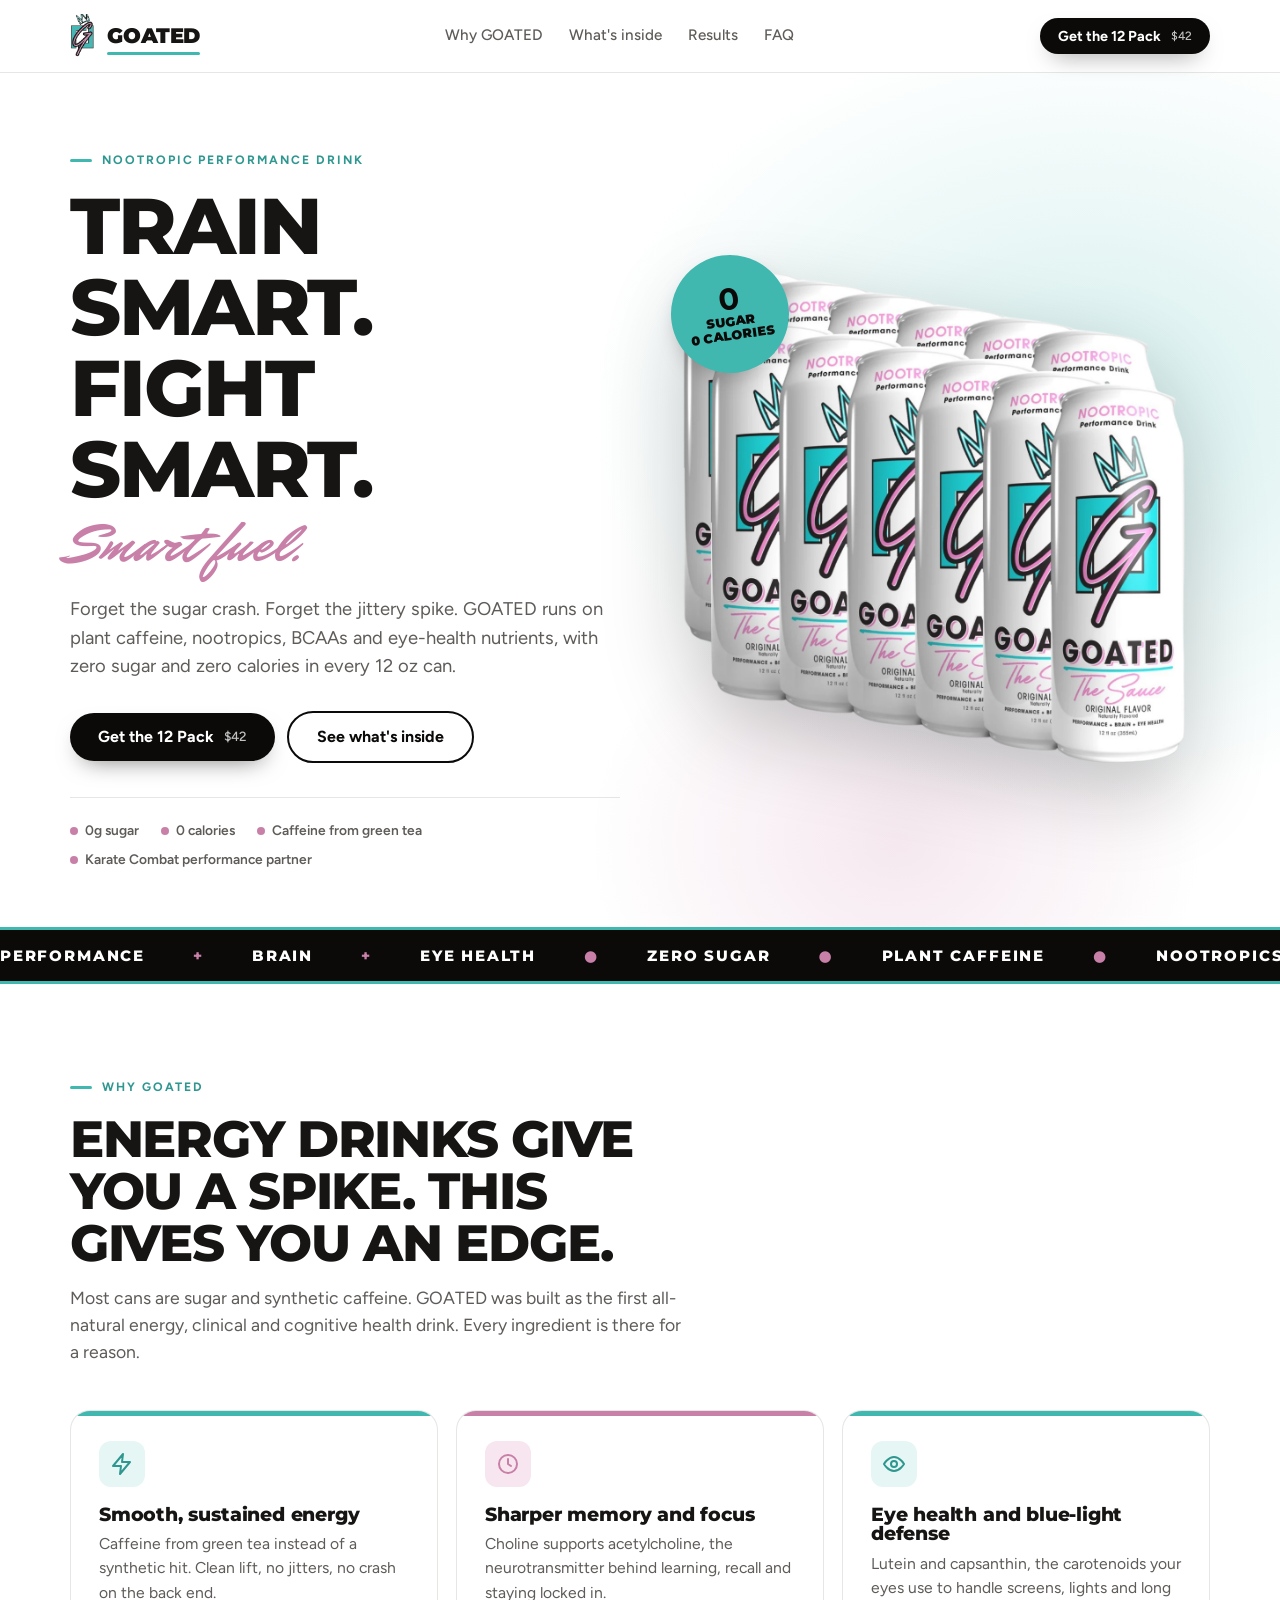
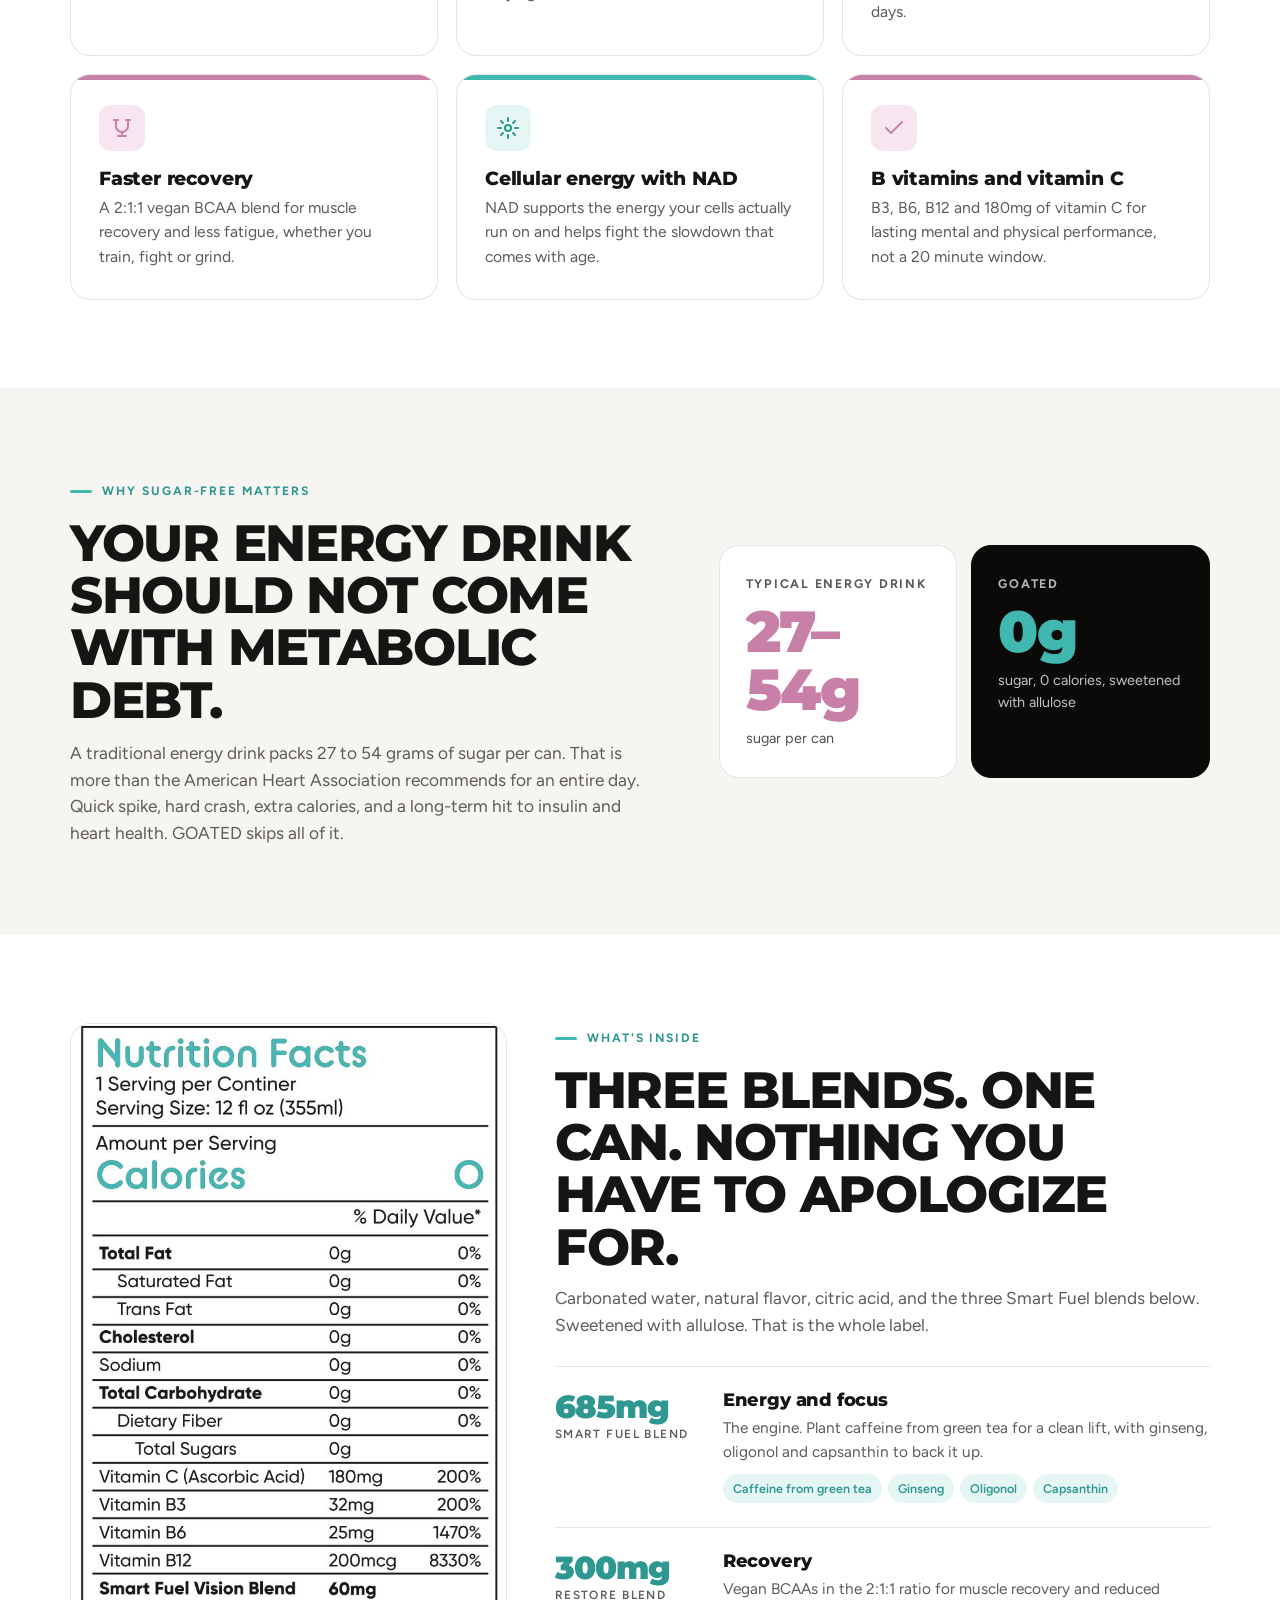
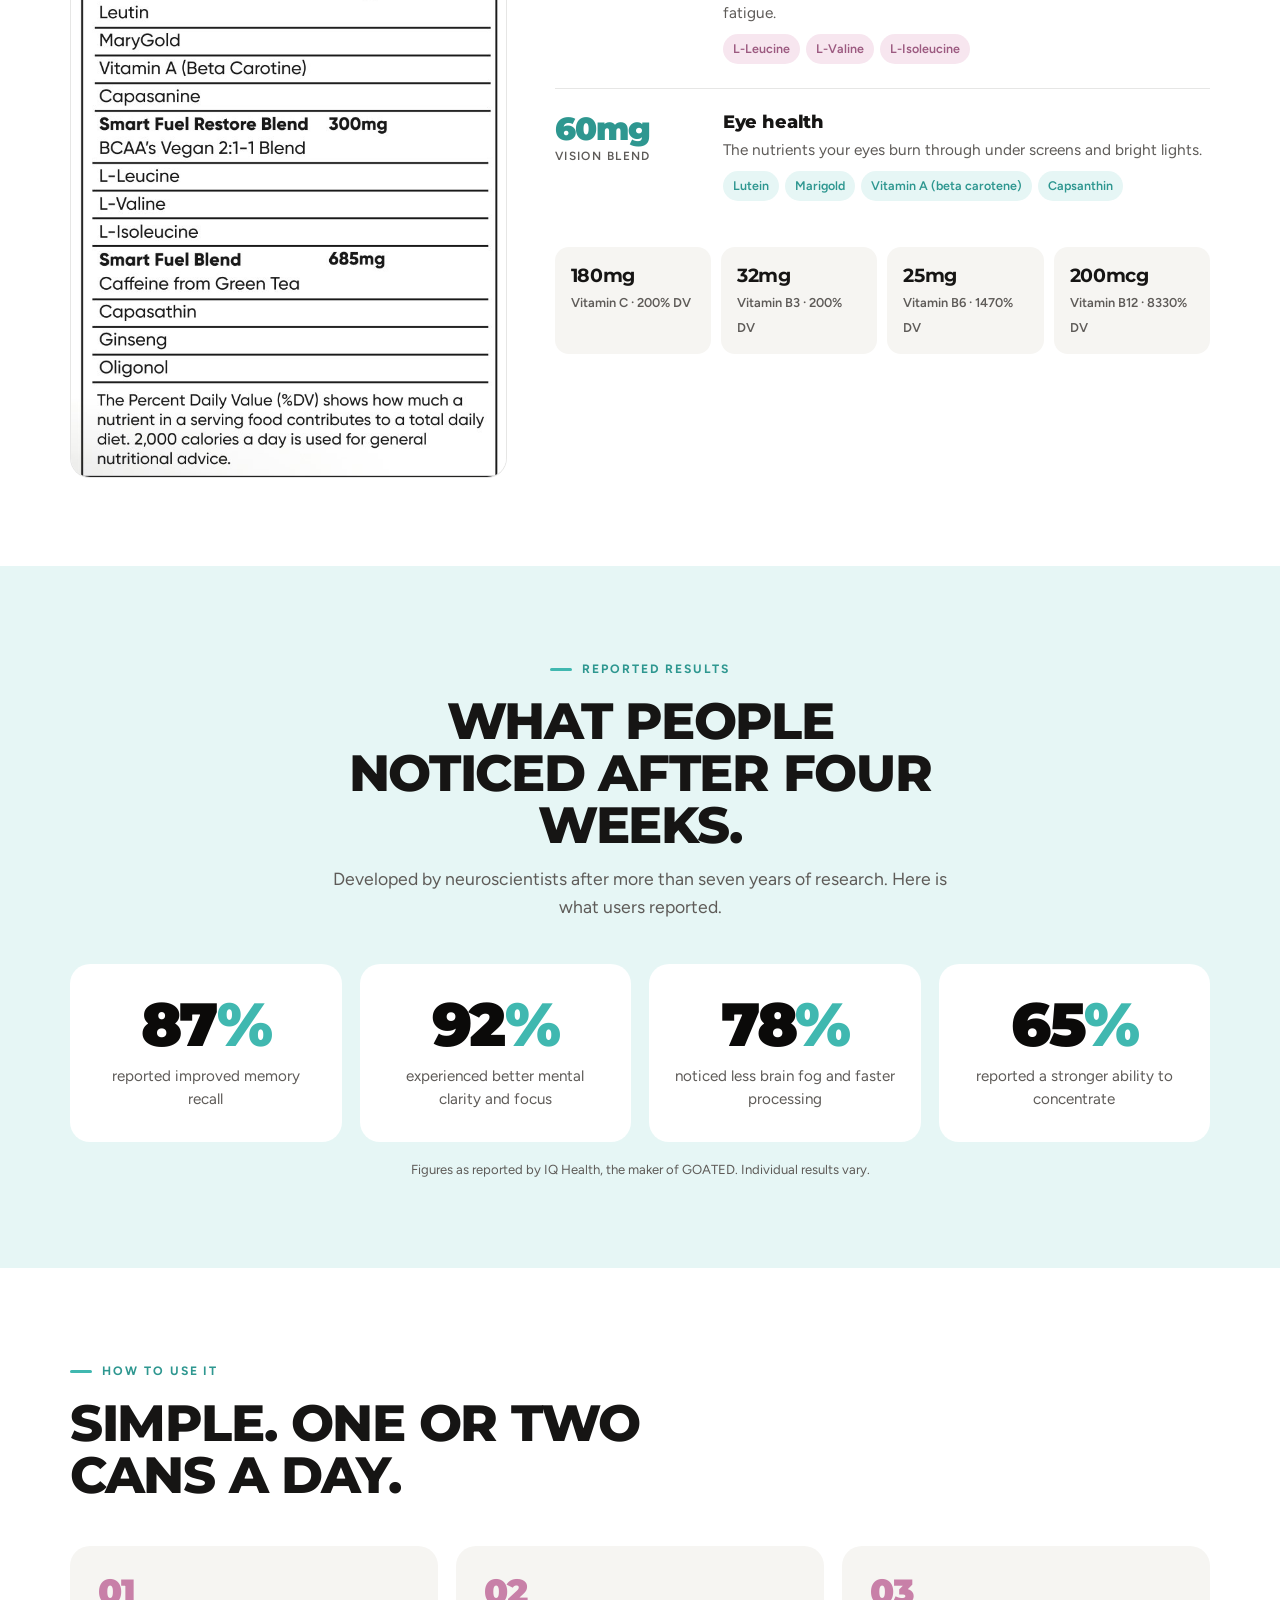
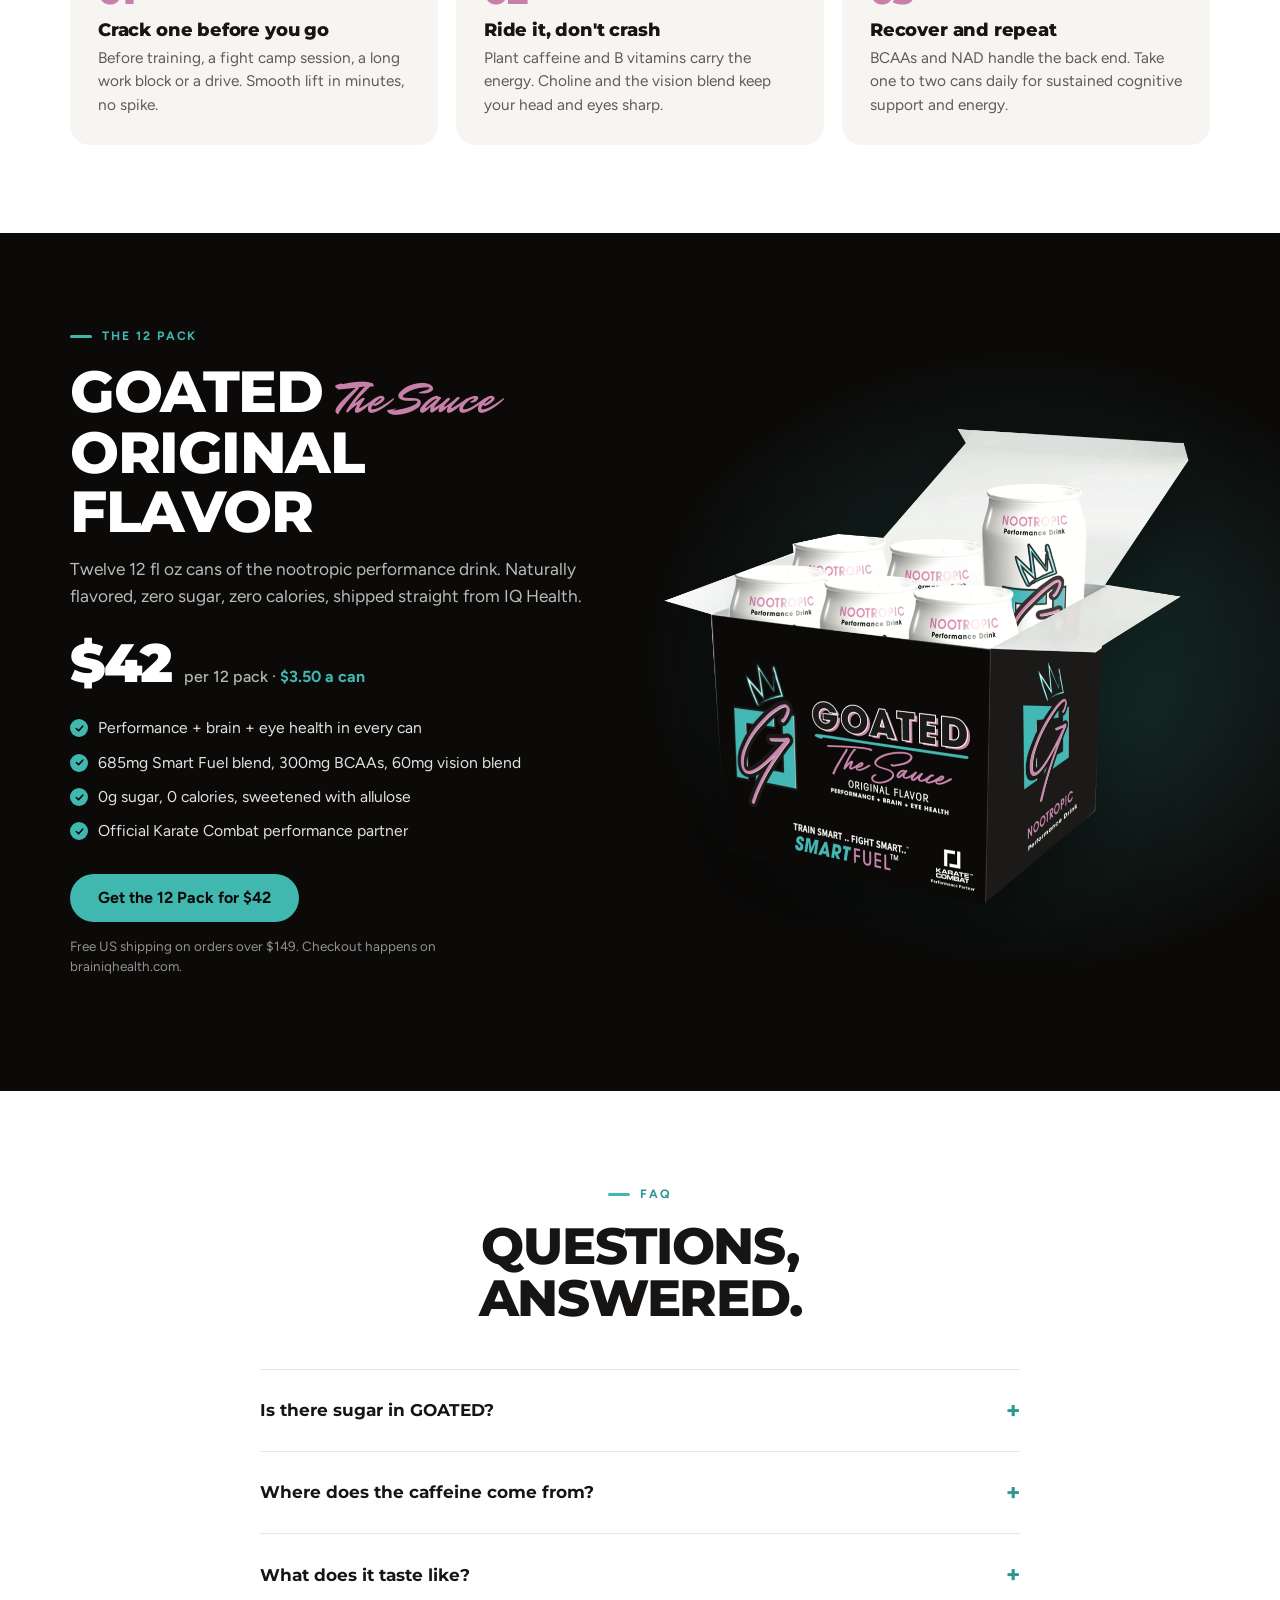
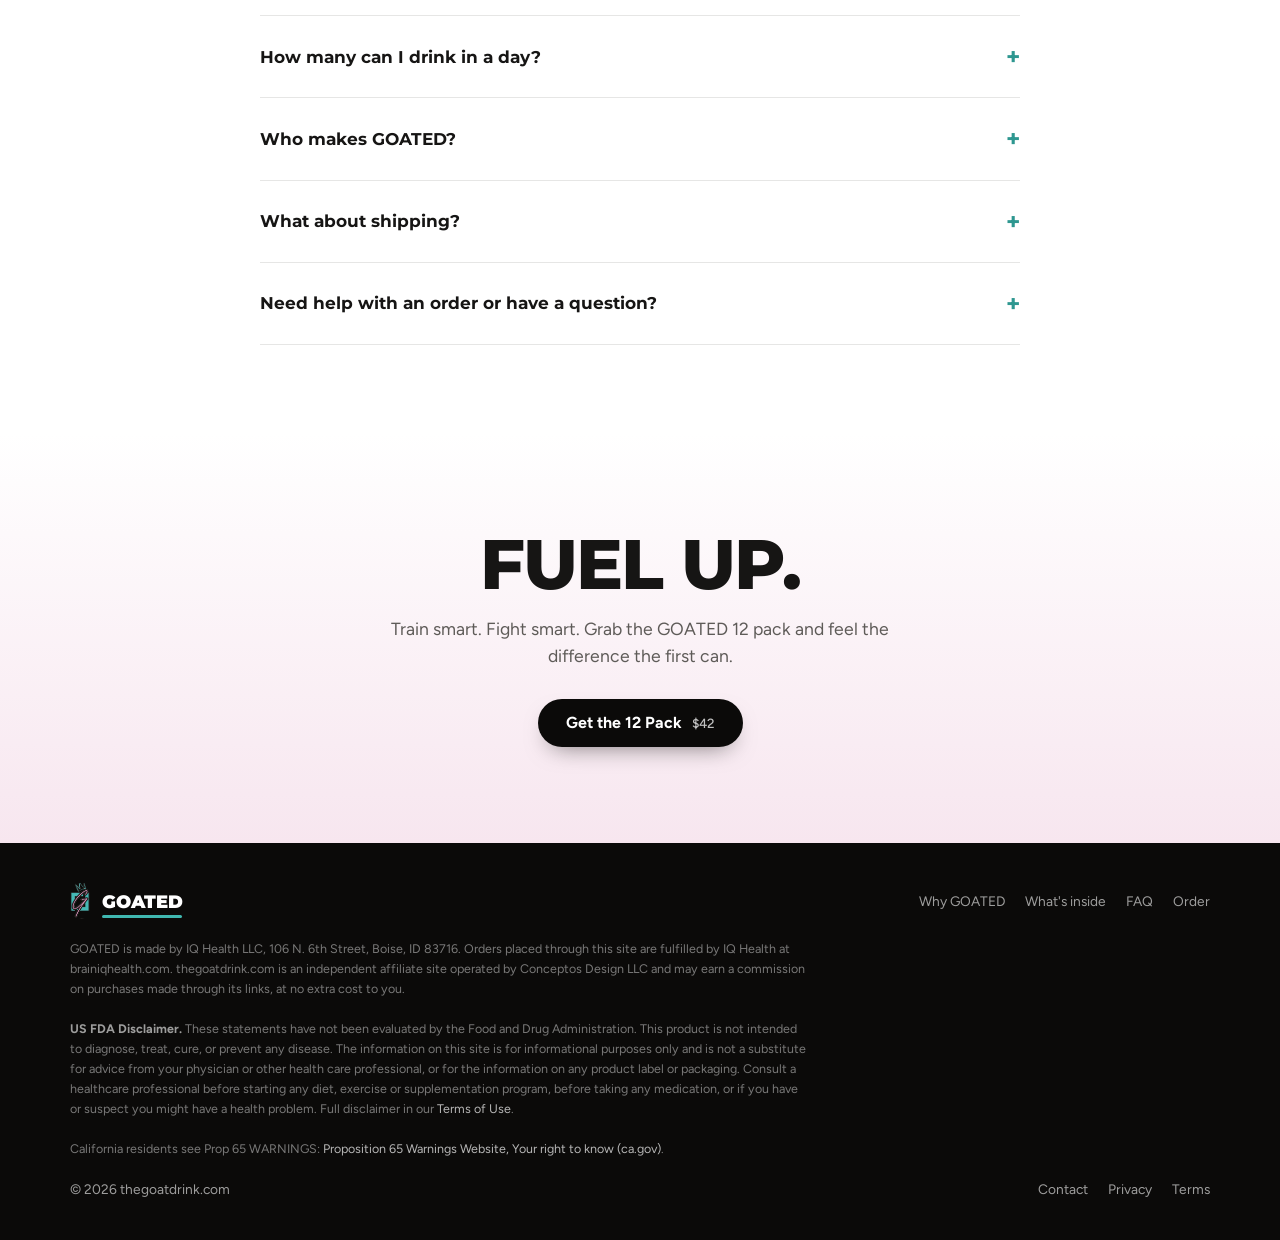
==== commit 662f2335: "Hero: serve WebP with PNG fallback (129KB vs 1.5MB) Co-Authored-By: Claude Fable 5.1 <noreply@anthro" ====
--- a/index.html
+++ b/index.html
@@ -80,7 +80,7 @@
   .hero p.lead{font-size:1.15rem;color:var(--muted);max-width:50ch;margin-bottom:30px}
   .hero-ctas{display:flex;gap:12px;flex-wrap:wrap;align-items:center}
   .hero-art{position:relative}
-  .hero-art img{width:100%;max-width:560px;margin-inline:auto;filter:drop-shadow(0 30px 40px rgba(11,10,9,.22))}
+  .hero-art picture{display:block}.hero-art img{width:100%;max-width:560px;margin-inline:auto;filter:drop-shadow(0 30px 40px rgba(11,10,9,.22))}
   .stamp{position:absolute;top:4%;left:2%;width:118px;height:118px;border-radius:50%;background:var(--teal);color:var(--black);display:grid;place-items:center;text-align:center;font-family:var(--head);font-weight:900;font-size:.8rem;line-height:1.1;text-transform:uppercase;transform:rotate(-8deg);box-shadow:0 10px 24px -10px rgba(11,10,9,.4)}
   .stamp b{display:block;font-size:1.9rem;line-height:1}
   .proof{display:flex;flex-wrap:wrap;gap:8px 22px;margin-top:34px;padding-top:22px;border-top:1px solid var(--line);font-size:.86rem;font-weight:600;color:var(--muted)}
@@ -240,7 +240,7 @@
         </div>
       </div>
       <div class="hero-art">
-        <img src="images/goated12pack.png" alt="GOATED The Sauce nootropic performance drink, 12 pack of white cans" width="1250" height="1250" fetchpriority="high">
+        <picture><source srcset="images/goated12pack.webp" type="image/webp"><img src="images/goated12pack.png" alt="GOATED The Sauce nootropic performance drink, 12 pack of white cans" width="1250" height="1250" fetchpriority="high"></picture>
         <div class="stamp" aria-hidden="true"><div><b>0</b>sugar<br>0 calories</div></div>
       </div>
     </div>
